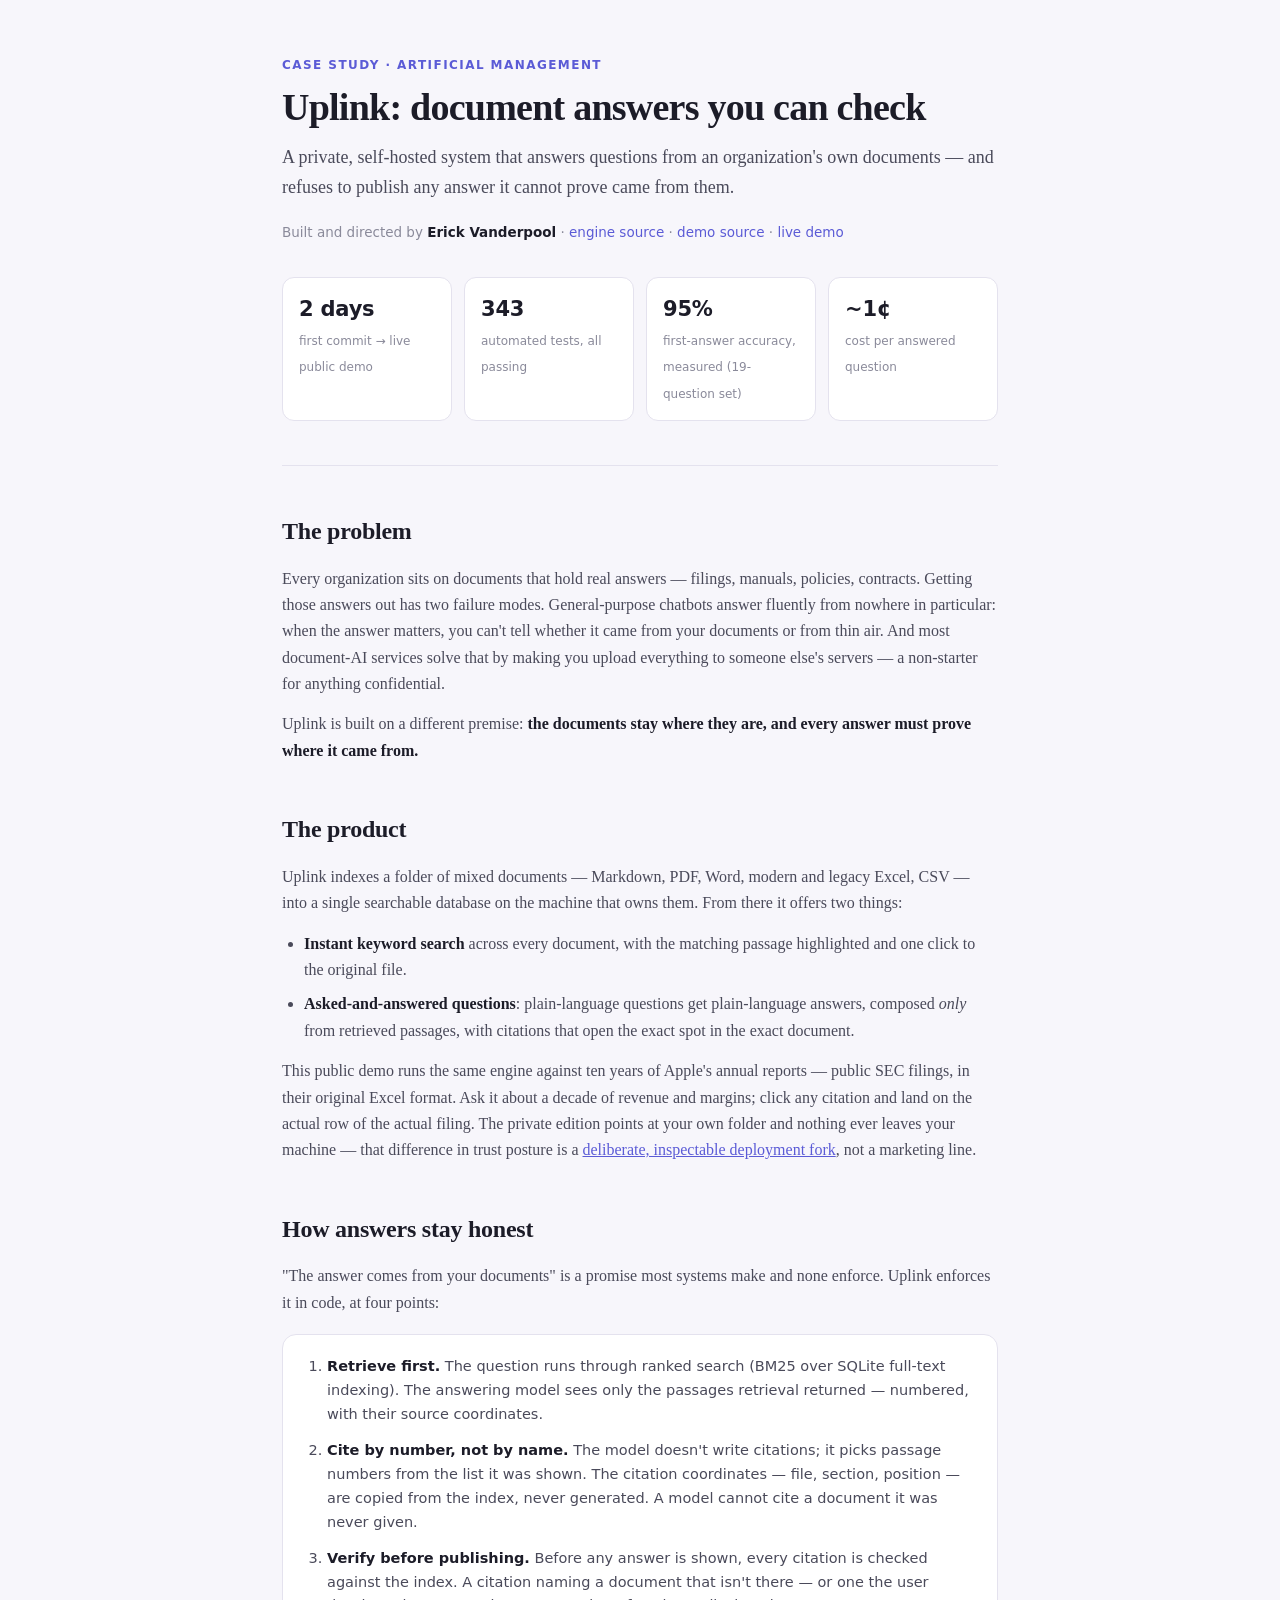
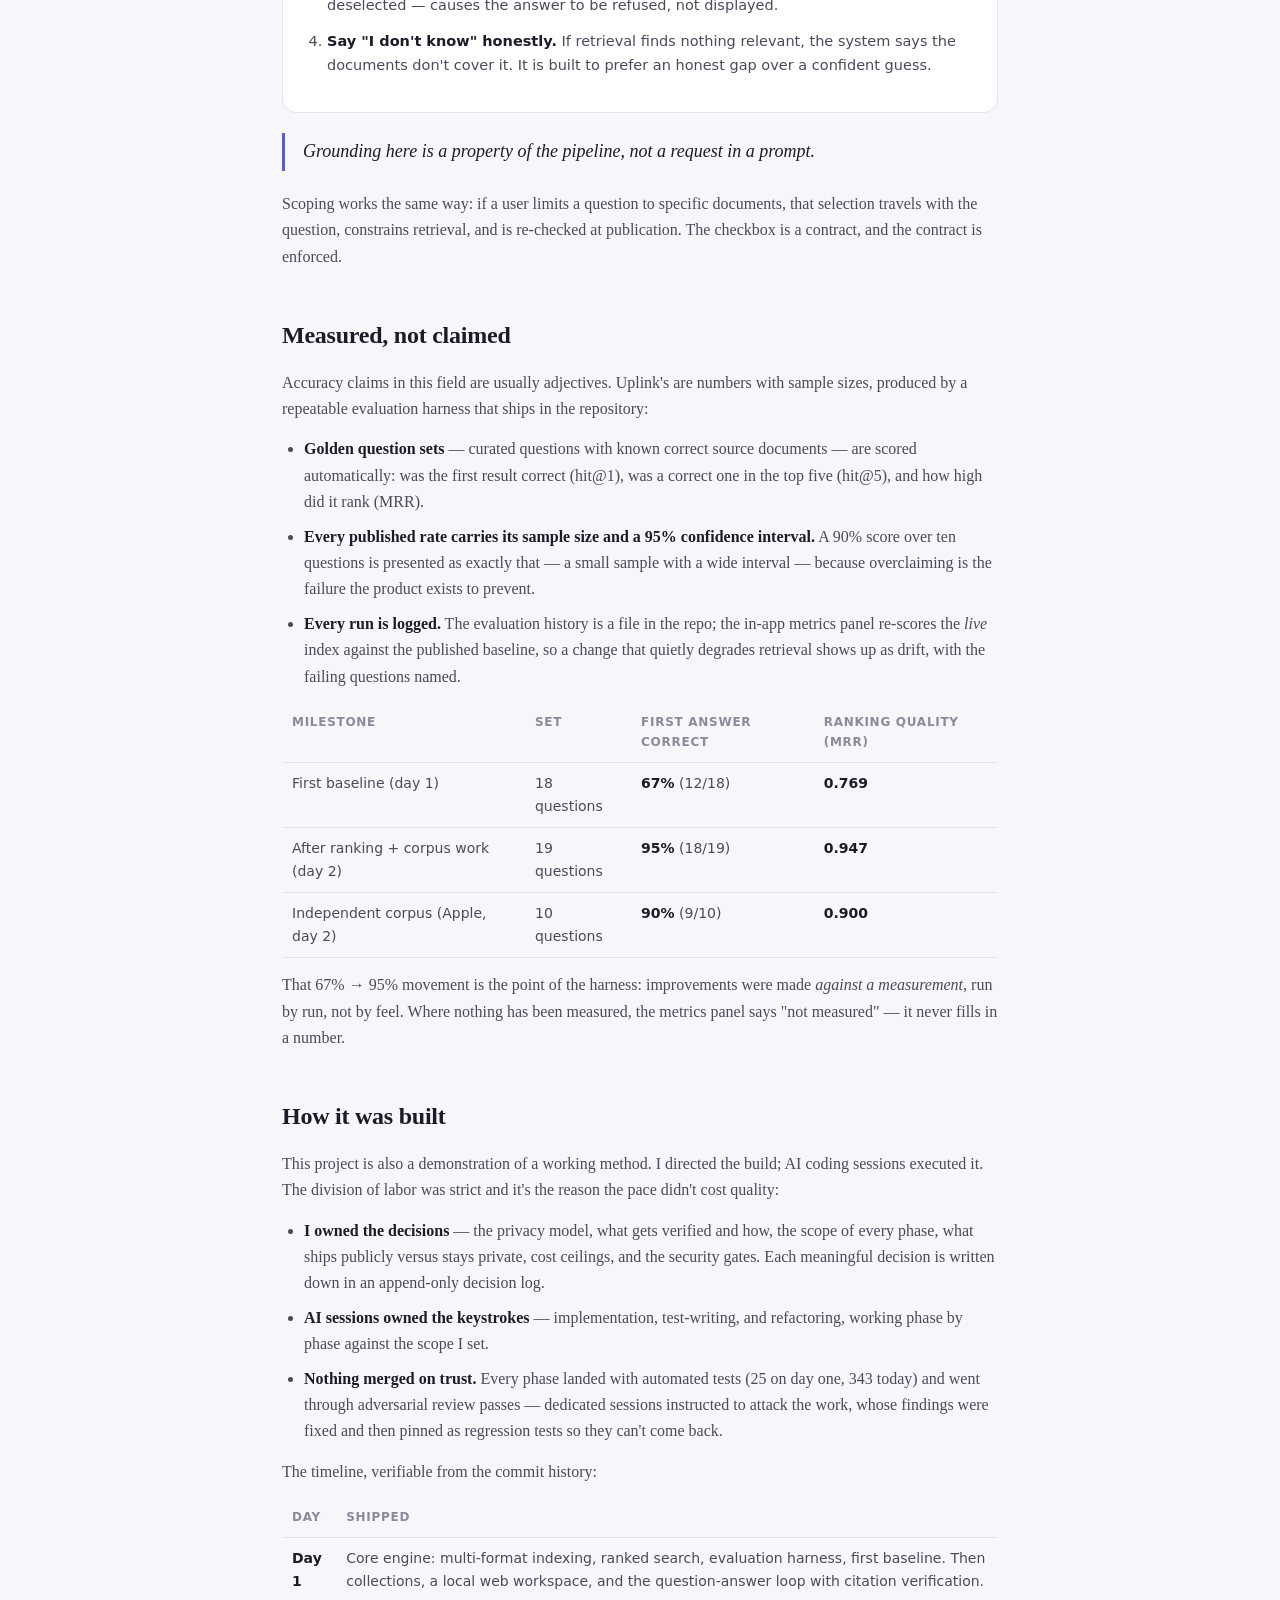
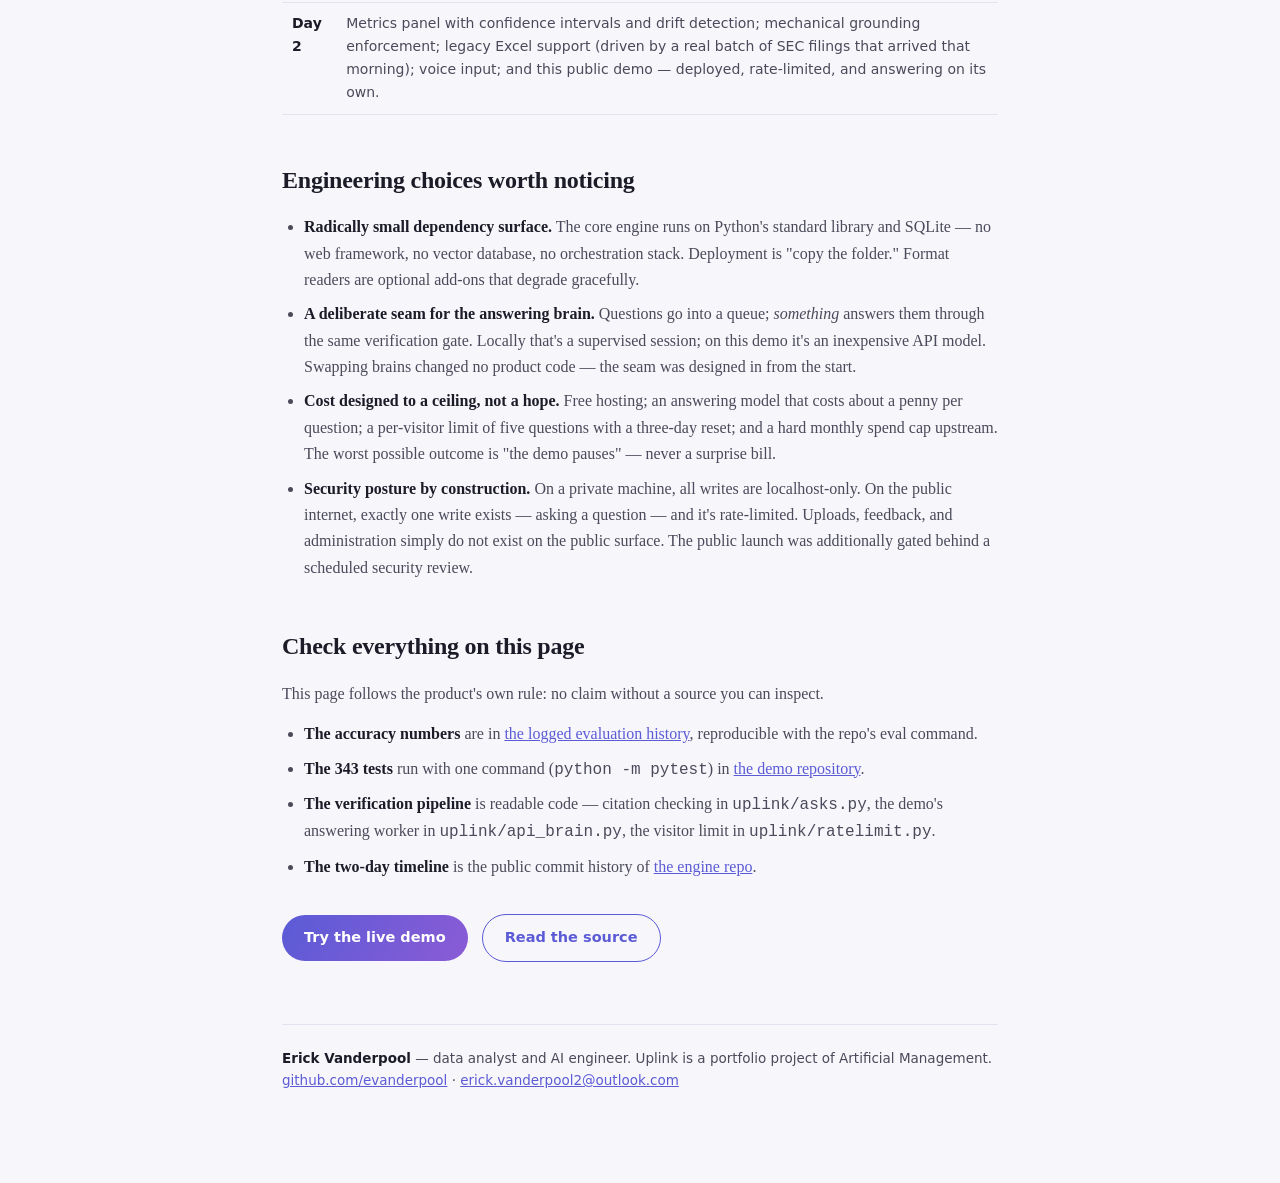
==== uplink/static/case-study.html @ be8786a5 "Readable answers + a recruiter-facing case study page Answers now open with one direct sentence and " ====
<!doctype html>
<html lang="en">
<head>
<meta charset="utf-8">
<meta name="viewport" content="width=device-width, initial-scale=1">
<meta name="color-scheme" content="light dark">
<title>Uplink — Case Study · Erick Vanderpool</title>
<style>
  :root {
    --brand-1: #5b5bd6; --brand-2: #8b5bd6; --good: #1a9c6b;
    --ink: #1c1c28; --ink-2: #4a4a5a; --muted: #8a8a9a;
    --bg: #f7f6fb; --surface: #ffffff; --line: #e4e2ee;
  }
  @media (prefers-color-scheme: dark) {
    :root { --ink: #ececf4; --ink-2: #b8b8c8; --muted: #77778a;
            --bg: #14141c; --surface: #1d1d28; --line: #2c2c3a; }
  }
  * { margin: 0; padding: 0; box-sizing: border-box; }
  body { background: var(--bg); color: var(--ink);
         font: 16px/1.65 Georgia, 'Times New Roman', serif; }
  .wrap { max-width: 760px; margin: 0 auto; padding: 0 22px 80px; }
  header.hero { padding: 56px 0 36px; border-bottom: 1px solid var(--line); }
  .kicker { font-family: system-ui, sans-serif; font-size: 12px; font-weight: 700;
            letter-spacing: .12em; text-transform: uppercase; color: var(--brand-1); }
  h1 { font-size: 38px; line-height: 1.15; letter-spacing: -0.02em; margin: 10px 0 14px; }
  .sub { font-size: 18px; color: var(--ink-2); }
  .byline { font-family: system-ui, sans-serif; font-size: 13.5px; color: var(--muted);
            margin-top: 18px; }
  .byline a { color: var(--brand-1); text-decoration: none; }
  .facts { display: grid; grid-template-columns: repeat(auto-fit, minmax(160px, 1fr));
           gap: 12px; margin: 34px 0 8px; font-family: system-ui, sans-serif; }
  .fact { background: var(--surface); border: 1px solid var(--line);
          border-radius: 12px; padding: 14px 16px; }
  .fact b { display: block; font-size: 21px; letter-spacing: -0.01em; }
  .fact span { font-size: 12px; color: var(--muted); }
  h2 { font-size: 24px; letter-spacing: -0.01em; margin: 46px 0 14px; }
  h3 { font-family: system-ui, sans-serif; font-size: 14px; text-transform: uppercase;
       letter-spacing: .08em; color: var(--brand-1); margin: 26px 0 8px; }
  p { margin: 0 0 14px; color: var(--ink-2); }
  p strong, li strong { color: var(--ink); }
  ul, ol { margin: 0 0 14px 22px; color: var(--ink-2); }
  li { margin-bottom: 8px; }
  .card { background: var(--surface); border: 1px solid var(--line);
          border-radius: 14px; padding: 20px 22px; margin: 18px 0; }
  .flow { font-family: system-ui, sans-serif; font-size: 14.5px; }
  .flow li { margin-bottom: 12px; }
  table { width: 100%; border-collapse: collapse; margin: 14px 0;
          font-family: system-ui, sans-serif; font-size: 14px; }
  th, td { text-align: left; padding: 9px 10px; border-bottom: 1px solid var(--line);
           color: var(--ink-2); vertical-align: top; }
  th { color: var(--muted); font-size: 12px; text-transform: uppercase;
       letter-spacing: .06em; }
  td b { color: var(--ink); }
  .pull { border-left: 3px solid var(--brand-1); padding: 4px 0 4px 18px;
          margin: 20px 0; font-size: 18px; color: var(--ink); font-style: italic; }
  a { color: var(--brand-1); }
  .cta { display: inline-block; font-family: system-ui, sans-serif; font-weight: 600;
         font-size: 14.5px; text-decoration: none; color: #fff !important;
         background: linear-gradient(120deg, var(--brand-1), var(--brand-2));
         border-radius: 999px; padding: 11px 22px; margin: 6px 10px 6px 0; }
  .cta.ghost { background: none; border: 1.5px solid var(--brand-1);
               color: var(--brand-1) !important; }
  .foot { margin-top: 56px; padding-top: 22px; border-top: 1px solid var(--line);
          font-family: system-ui, sans-serif; font-size: 13.5px; color: var(--muted); }
</style>
</head>
<body>
<div class="wrap">

<header class="hero">
  <div class="kicker">Case study · Artificial Management</div>
  <h1>Uplink: document answers you can check</h1>
  <p class="sub">A private, self-hosted system that answers questions from an
  organization's own documents — and refuses to publish any answer it cannot
  prove came from them.</p>
  <p class="byline">Built and directed by <strong>Erick Vanderpool</strong> ·
    <a href="https://github.com/evanderpool/uplink">engine source</a> ·
    <a href="https://github.com/evanderpool/uplink-demo">demo source</a> ·
    <a href="/">live demo</a></p>
  <div class="facts">
    <div class="fact"><b>2 days</b><span>first commit → live public demo</span></div>
    <div class="fact"><b>343</b><span>automated tests, all passing</span></div>
    <div class="fact"><b>95%</b><span>first-answer accuracy, measured (19-question set)</span></div>
    <div class="fact"><b>~1¢</b><span>cost per answered question</span></div>
  </div>
</header>

<h2>The problem</h2>
<p>Every organization sits on documents that hold real answers — filings,
manuals, policies, contracts. Getting those answers out has two failure modes.
General-purpose chatbots answer fluently from nowhere in particular: when the
answer matters, you can't tell whether it came from your documents or from
thin air. And most document-AI services solve that by making you upload
everything to someone else's servers — a non-starter for anything
confidential.</p>
<p>Uplink is built on a different premise: <strong>the documents stay where
they are, and every answer must prove where it came from.</strong></p>

<h2>The product</h2>
<p>Uplink indexes a folder of mixed documents — Markdown, PDF, Word, modern
and legacy Excel, CSV — into a single searchable database on the machine that
owns them. From there it offers two things:</p>
<ul>
  <li><strong>Instant keyword search</strong> across every document, with the
  matching passage highlighted and one click to the original file.</li>
  <li><strong>Asked-and-answered questions</strong>: plain-language questions
  get plain-language answers, composed <em>only</em> from retrieved passages,
  with citations that open the exact spot in the exact document.</li>
</ul>
<p>This public demo runs the same engine against ten years of Apple's annual
reports — public SEC filings, in their original Excel format. Ask it about a
decade of revenue and margins; click any citation and land on the actual row
of the actual filing. The private edition points at your own folder and
nothing ever leaves your machine — that difference in trust posture is a
<a href="https://github.com/evanderpool/uplink-demo">deliberate, inspectable
deployment fork</a>, not a marketing line.</p>

<h2>How answers stay honest</h2>
<p>"The answer comes from your documents" is a promise most systems make and
none enforce. Uplink enforces it in code, at four points:</p>
<div class="card"><ol class="flow">
  <li><strong>Retrieve first.</strong> The question runs through ranked search
  (BM25 over SQLite full-text indexing). The answering model sees only the
  passages retrieval returned — numbered, with their source coordinates.</li>
  <li><strong>Cite by number, not by name.</strong> The model doesn't write
  citations; it picks passage numbers from the list it was shown. The
  citation coordinates — file, section, position — are copied from the index,
  never generated. A model cannot cite a document it was never given.</li>
  <li><strong>Verify before publishing.</strong> Before any answer is shown,
  every citation is checked against the index. A citation naming a document
  that isn't there — or one the user deselected — causes the answer to be
  refused, not displayed.</li>
  <li><strong>Say "I don't know" honestly.</strong> If retrieval finds
  nothing relevant, the system says the documents don't cover it. It is
  built to prefer an honest gap over a confident guess.</li>
</ol></div>
<p class="pull">Grounding here is a property of the pipeline, not a request
in a prompt.</p>
<p>Scoping works the same way: if a user limits a question to specific
documents, that selection travels with the question, constrains retrieval,
and is re-checked at publication. The checkbox is a contract, and the
contract is enforced.</p>

<h2>Measured, not claimed</h2>
<p>Accuracy claims in this field are usually adjectives. Uplink's are
numbers with sample sizes, produced by a repeatable evaluation harness that
ships in the repository:</p>
<ul>
  <li><strong>Golden question sets</strong> — curated questions with known
  correct source documents — are scored automatically: was the first result
  correct (hit@1), was a correct one in the top five (hit@5), and how high
  did it rank (MRR).</li>
  <li><strong>Every published rate carries its sample size and a 95%
  confidence interval.</strong> A 90% score over ten questions is presented
  as exactly that — a small sample with a wide interval — because overclaiming
  is the failure the product exists to prevent.</li>
  <li><strong>Every run is logged.</strong> The evaluation history is a file
  in the repo; the in-app metrics panel re-scores the <em>live</em> index
  against the published baseline, so a change that quietly degrades retrieval
  shows up as drift, with the failing questions named.</li>
</ul>
<table>
  <tr><th>Milestone</th><th>Set</th><th>First answer correct</th><th>Ranking quality (MRR)</th></tr>
  <tr><td>First baseline (day 1)</td><td>18 questions</td><td><b>67%</b> (12/18)</td><td><b>0.769</b></td></tr>
  <tr><td>After ranking + corpus work (day 2)</td><td>19 questions</td><td><b>95%</b> (18/19)</td><td><b>0.947</b></td></tr>
  <tr><td>Independent corpus (Apple, day 2)</td><td>10 questions</td><td><b>90%</b> (9/10)</td><td><b>0.900</b></td></tr>
</table>
<p>That 67% → 95% movement is the point of the harness: improvements were
made <em>against a measurement</em>, run by run, not by feel. Where nothing
has been measured, the metrics panel says "not measured" — it never fills in
a number.</p>

<h2>How it was built</h2>
<p>This project is also a demonstration of a working method. I directed the
build; AI coding sessions executed it. The division of labor was strict and
it's the reason the pace didn't cost quality:</p>
<ul>
  <li><strong>I owned the decisions</strong> — the privacy model, what gets
  verified and how, the scope of every phase, what ships publicly versus
  stays private, cost ceilings, and the security gates. Each meaningful
  decision is written down in an append-only decision log.</li>
  <li><strong>AI sessions owned the keystrokes</strong> — implementation,
  test-writing, and refactoring, working phase by phase against the scope I
  set.</li>
  <li><strong>Nothing merged on trust.</strong> Every phase landed with
  automated tests (25 on day one, 343 today) and went through adversarial
  review passes — dedicated sessions instructed to attack the work, whose
  findings were fixed and then pinned as regression tests so they can't
  come back.</li>
</ul>
<p>The timeline, verifiable from the commit history:</p>
<table>
  <tr><th>Day</th><th>Shipped</th></tr>
  <tr><td><b>Day 1</b></td><td>Core engine: multi-format indexing, ranked search,
  evaluation harness, first baseline. Then collections, a local web
  workspace, and the question-answer loop with citation verification.</td></tr>
  <tr><td><b>Day 2</b></td><td>Metrics panel with confidence intervals and drift
  detection; mechanical grounding enforcement; legacy Excel support (driven
  by a real batch of SEC filings that arrived that morning); voice input;
  and this public demo — deployed, rate-limited, and answering on its
  own.</td></tr>
</table>

<h2>Engineering choices worth noticing</h2>
<ul>
  <li><strong>Radically small dependency surface.</strong> The core engine
  runs on Python's standard library and SQLite — no web framework, no vector
  database, no orchestration stack. Deployment is "copy the folder." Format
  readers are optional add-ons that degrade gracefully.</li>
  <li><strong>A deliberate seam for the answering brain.</strong> Questions
  go into a queue; <em>something</em> answers them through the same
  verification gate. Locally that's a supervised session; on this demo it's
  an inexpensive API model. Swapping brains changed no product code — the
  seam was designed in from the start.</li>
  <li><strong>Cost designed to a ceiling, not a hope.</strong> Free hosting;
  an answering model that costs about a penny per question; a per-visitor
  limit of five questions with a three-day reset; and a hard monthly spend
  cap upstream. The worst possible outcome is "the demo pauses" — never a
  surprise bill.</li>
  <li><strong>Security posture by construction.</strong> On a private
  machine, all writes are localhost-only. On the public internet, exactly
  one write exists — asking a question — and it's rate-limited. Uploads,
  feedback, and administration simply do not exist on the public surface.
  The public launch was additionally gated behind a scheduled security
  review.</li>
</ul>

<h2>Check everything on this page</h2>
<p>This page follows the product's own rule: no claim without a source you
can inspect.</p>
<ul>
  <li><strong>The accuracy numbers</strong> are in
  <a href="https://github.com/evanderpool/uplink-demo/blob/main/fixtures/eval-history.jsonl">the
  logged evaluation history</a>, reproducible with the repo's eval command.</li>
  <li><strong>The 343 tests</strong> run with one command
  (<code>python -m pytest</code>) in
  <a href="https://github.com/evanderpool/uplink-demo">the demo repository</a>.</li>
  <li><strong>The verification pipeline</strong> is readable code —
  citation checking in <code>uplink/asks.py</code>, the demo's answering
  worker in <code>uplink/api_brain.py</code>, the visitor limit in
  <code>uplink/ratelimit.py</code>.</li>
  <li><strong>The two-day timeline</strong> is the public commit history of
  <a href="https://github.com/evanderpool/uplink">the engine repo</a>.</li>
</ul>

<p style="margin-top:28px">
  <a class="cta" href="/">Try the live demo</a>
  <a class="cta ghost" href="https://github.com/evanderpool/uplink">Read the source</a>
</p>

<div class="foot">
  <p><strong>Erick Vanderpool</strong> — data analyst and AI engineer.
  Uplink is a portfolio project of Artificial Management.<br>
  <a href="https://github.com/evanderpool">github.com/evanderpool</a> ·
  <a href="mailto:erick.vanderpool2@outlook.com">erick.vanderpool2@outlook.com</a></p>
</div>

</div>
</body>
</html>
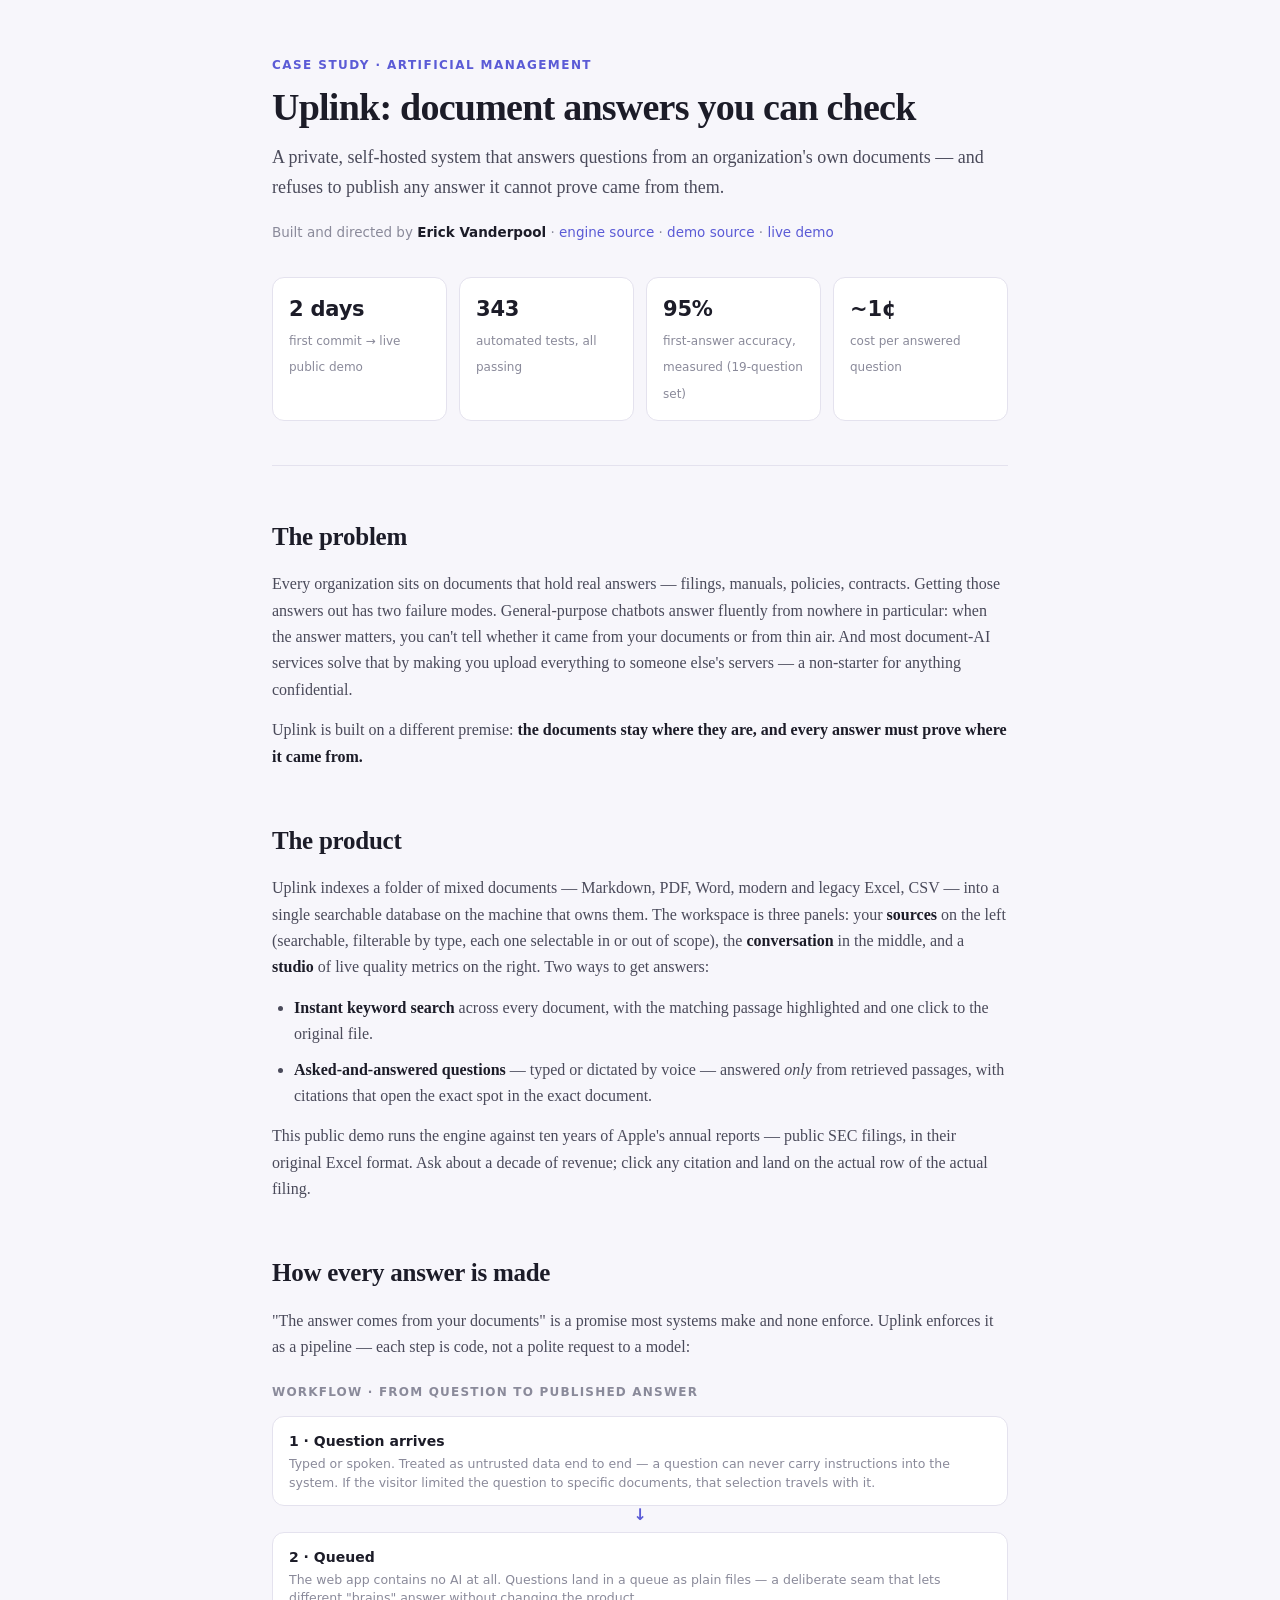
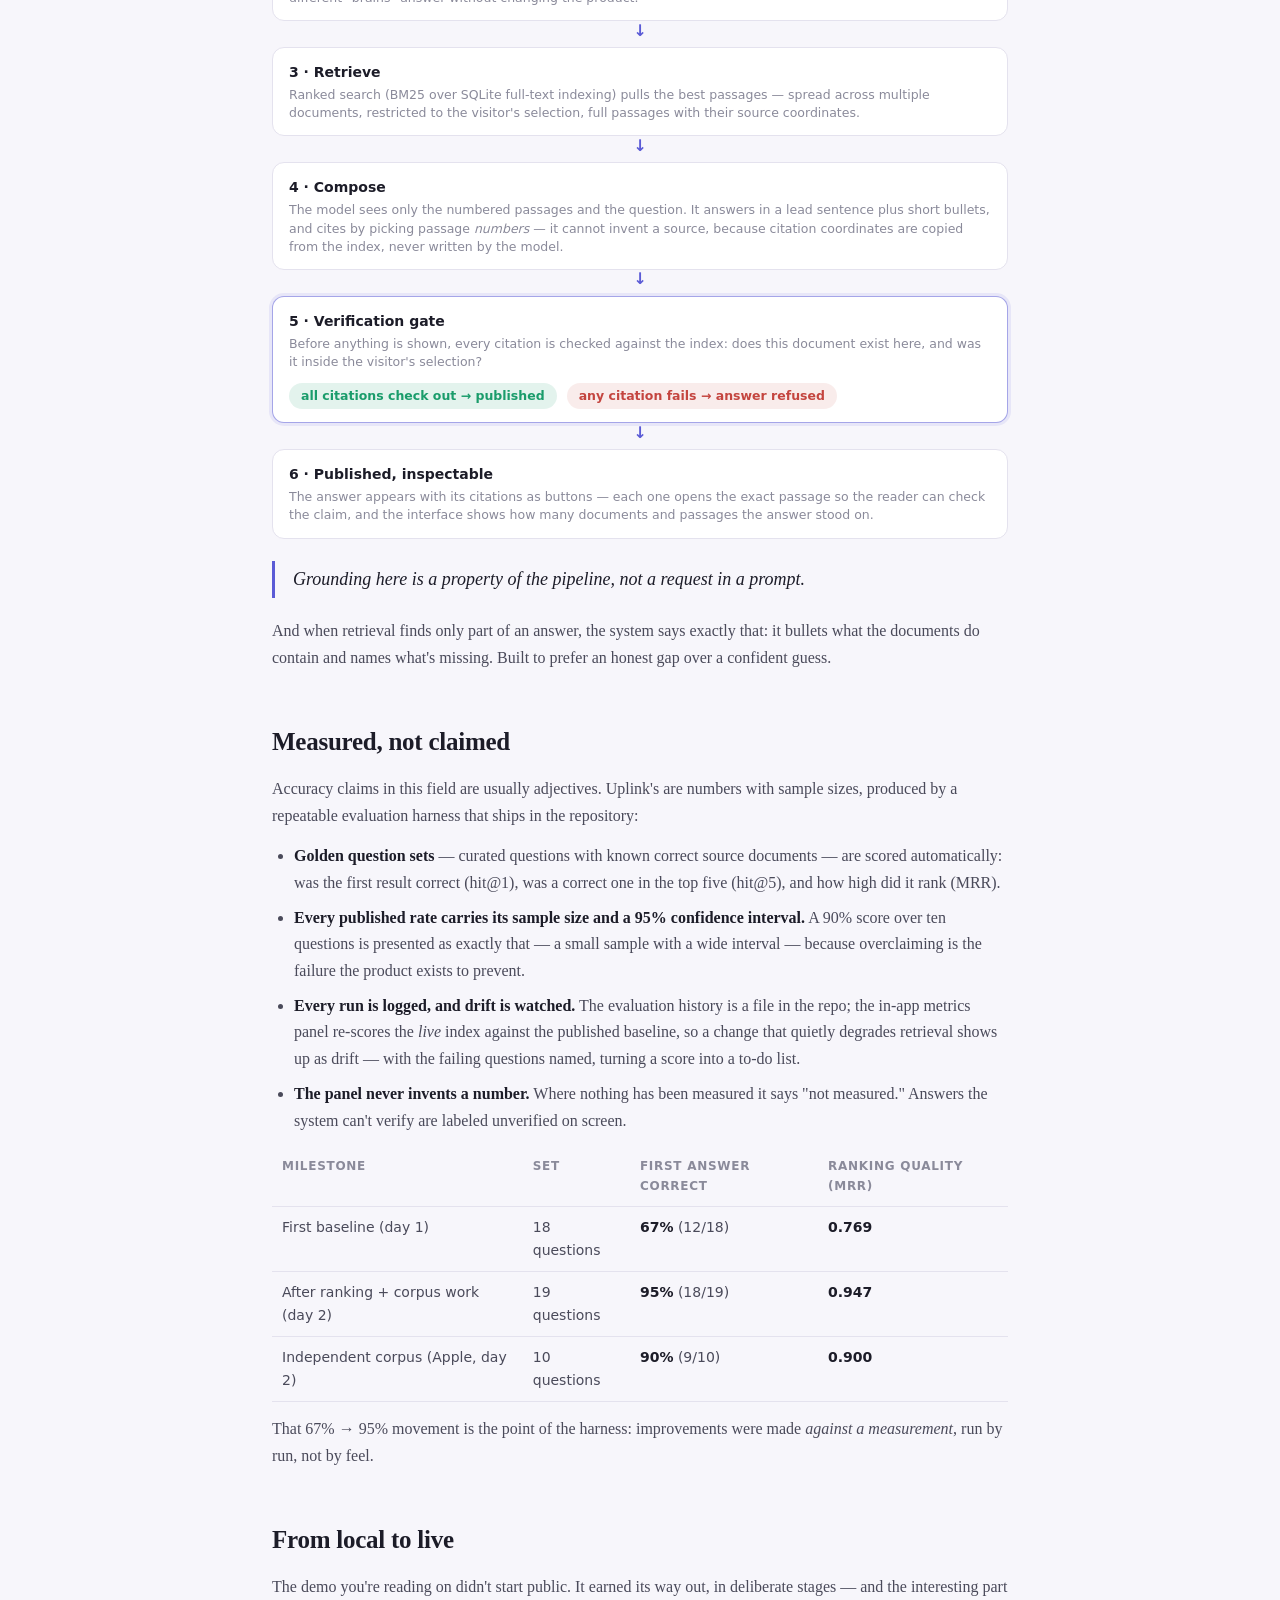
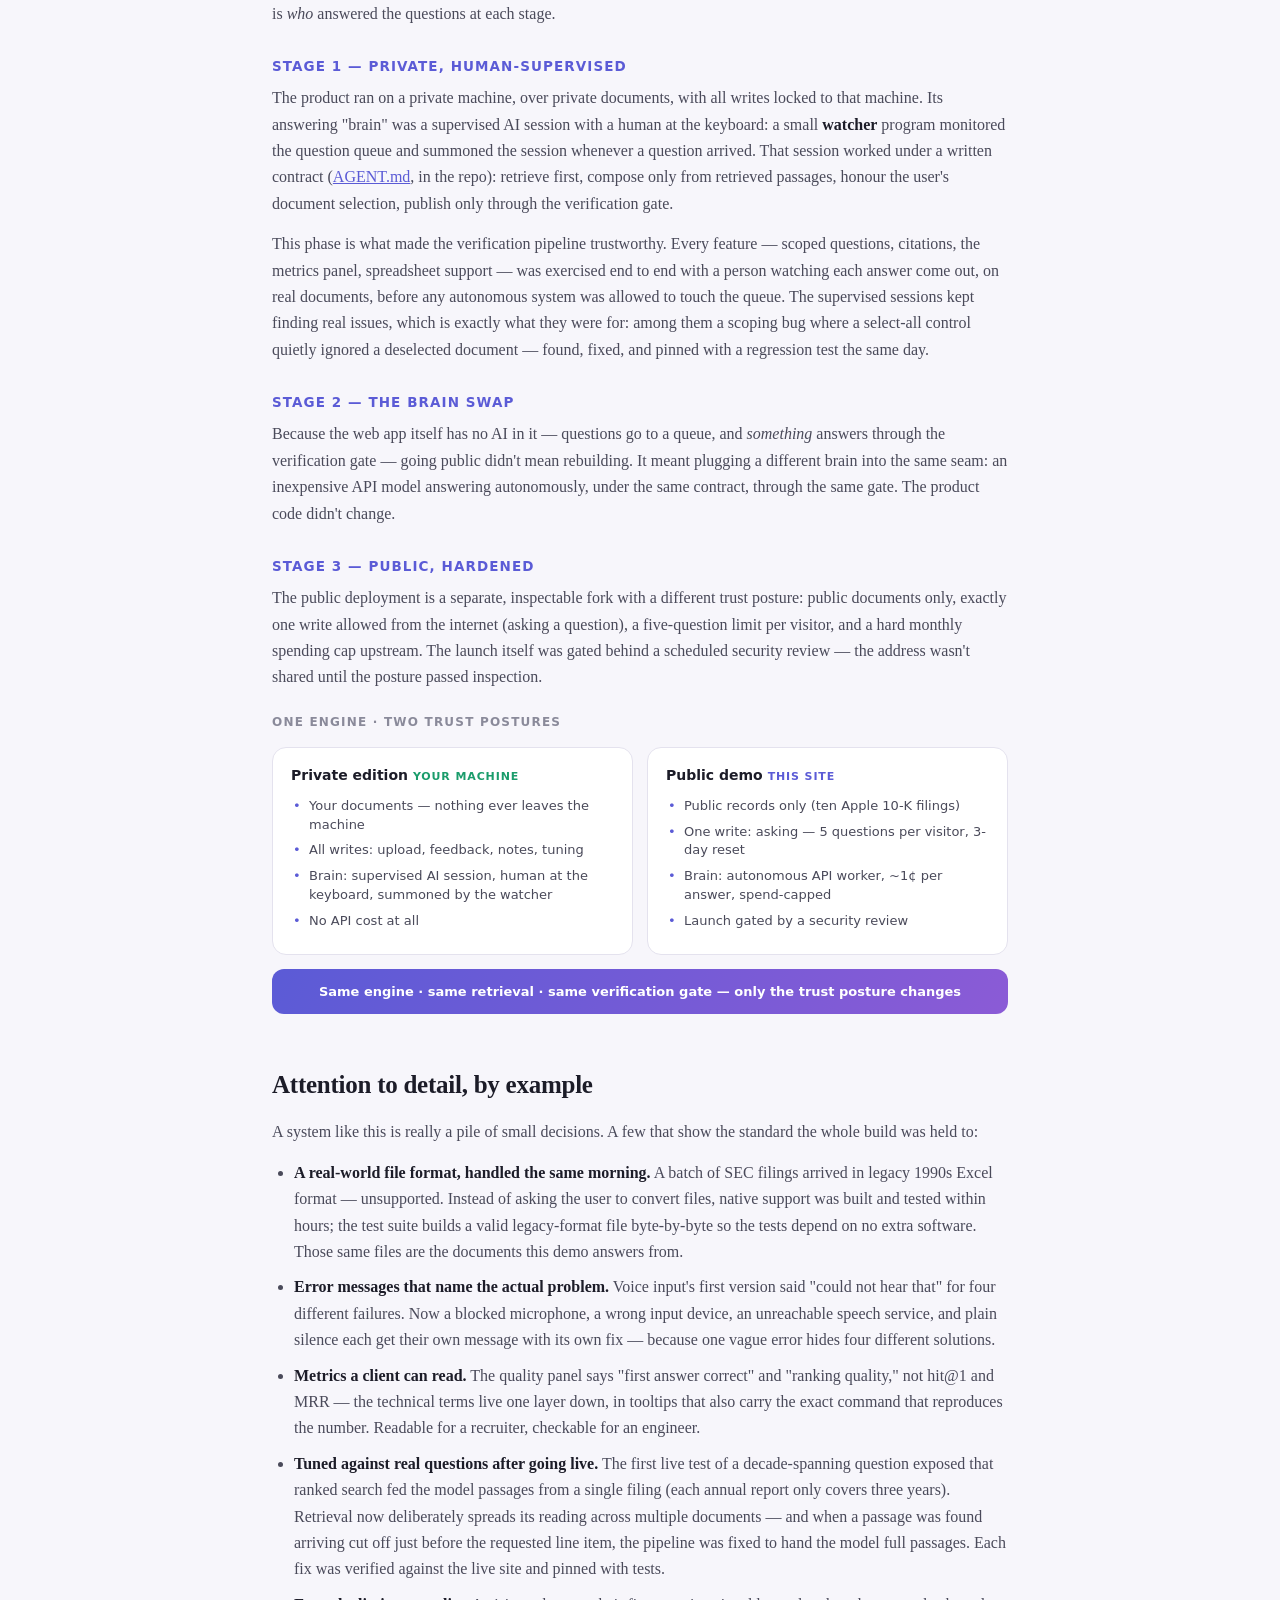
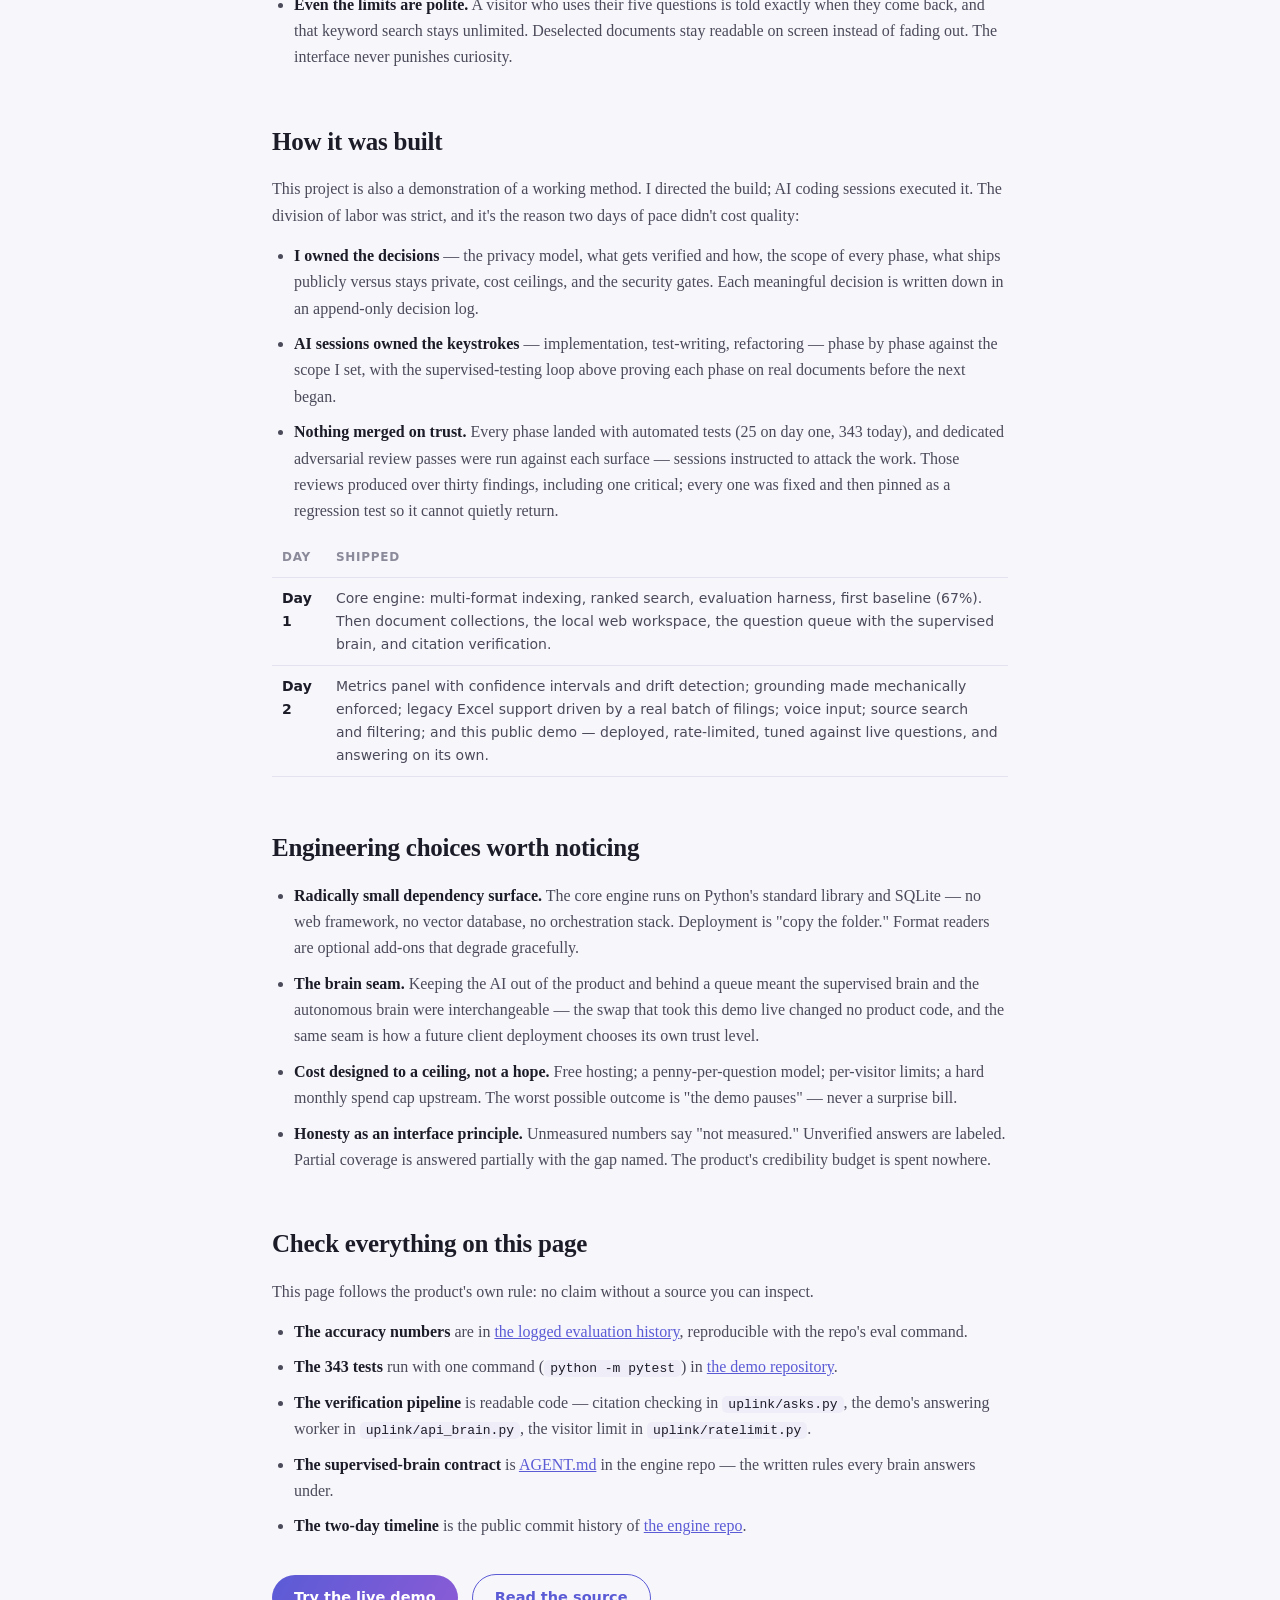
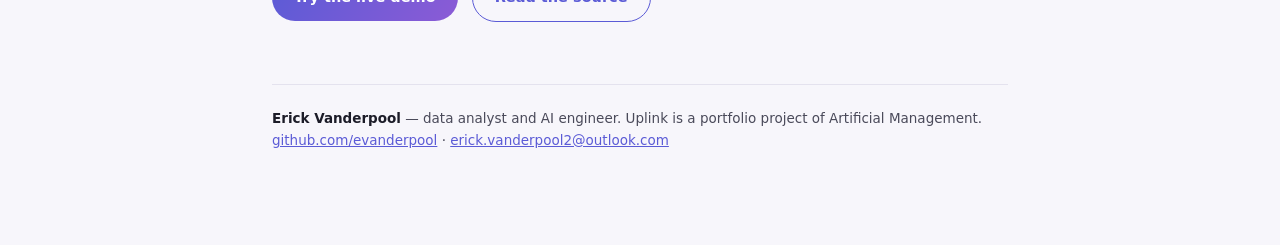
==== commit e3c07b62: "Case study v2: the whole story, with workflow diagrams Rebuilt as the full narrative Erick wanted a " ====
--- a/uplink/static/case-study.html
+++ b/uplink/static/case-study.html
@@ -7,18 +7,19 @@
 <title>Uplink — Case Study · Erick Vanderpool</title>
 <style>
   :root {
-    --brand-1: #5b5bd6; --brand-2: #8b5bd6; --good: #1a9c6b;
+    --brand-1: #5b5bd6; --brand-2: #8b5bd6; --good: #1a9c6b; --bad: #c4453f;
     --ink: #1c1c28; --ink-2: #4a4a5a; --muted: #8a8a9a;
     --bg: #f7f6fb; --surface: #ffffff; --line: #e4e2ee;
+    --soft: #efedf8;
   }
   @media (prefers-color-scheme: dark) {
     :root { --ink: #ececf4; --ink-2: #b8b8c8; --muted: #77778a;
-            --bg: #14141c; --surface: #1d1d28; --line: #2c2c3a; }
+            --bg: #14141c; --surface: #1d1d28; --line: #2c2c3a; --soft: #232331; }
   }
   * { margin: 0; padding: 0; box-sizing: border-box; }
   body { background: var(--bg); color: var(--ink);
          font: 16px/1.65 Georgia, 'Times New Roman', serif; }
-  .wrap { max-width: 760px; margin: 0 auto; padding: 0 22px 80px; }
+  .wrap { max-width: 780px; margin: 0 auto; padding: 0 22px 80px; }
   header.hero { padding: 56px 0 36px; border-bottom: 1px solid var(--line); }
   .kicker { font-family: system-ui, sans-serif; font-size: 12px; font-weight: 700;
             letter-spacing: .12em; text-transform: uppercase; color: var(--brand-1); }
@@ -33,17 +34,15 @@
           border-radius: 12px; padding: 14px 16px; }
   .fact b { display: block; font-size: 21px; letter-spacing: -0.01em; }
   .fact span { font-size: 12px; color: var(--muted); }
-  h2 { font-size: 24px; letter-spacing: -0.01em; margin: 46px 0 14px; }
-  h3 { font-family: system-ui, sans-serif; font-size: 14px; text-transform: uppercase;
-       letter-spacing: .08em; color: var(--brand-1); margin: 26px 0 8px; }
+  h2 { font-size: 25px; letter-spacing: -0.01em; margin: 50px 0 14px; }
+  h3 { font-family: system-ui, sans-serif; font-size: 13.5px; text-transform: uppercase;
+       letter-spacing: .08em; color: var(--brand-1); margin: 28px 0 8px; }
   p { margin: 0 0 14px; color: var(--ink-2); }
   p strong, li strong { color: var(--ink); }
   ul, ol { margin: 0 0 14px 22px; color: var(--ink-2); }
-  li { margin-bottom: 8px; }
+  li { margin-bottom: 9px; }
   .card { background: var(--surface); border: 1px solid var(--line);
           border-radius: 14px; padding: 20px 22px; margin: 18px 0; }
-  .flow { font-family: system-ui, sans-serif; font-size: 14.5px; }
-  .flow li { margin-bottom: 12px; }
   table { width: 100%; border-collapse: collapse; margin: 14px 0;
           font-family: system-ui, sans-serif; font-size: 14px; }
   th, td { text-align: left; padding: 9px 10px; border-bottom: 1px solid var(--line);
@@ -54,6 +53,8 @@
   .pull { border-left: 3px solid var(--brand-1); padding: 4px 0 4px 18px;
           margin: 20px 0; font-size: 18px; color: var(--ink); font-style: italic; }
   a { color: var(--brand-1); }
+  code { font: 13px/1.5 ui-monospace, Consolas, monospace; background: var(--soft);
+         border-radius: 5px; padding: 1px 6px; color: var(--ink); }
   .cta { display: inline-block; font-family: system-ui, sans-serif; font-weight: 600;
          font-size: 14.5px; text-decoration: none; color: #fff !important;
          background: linear-gradient(120deg, var(--brand-1), var(--brand-2));
@@ -62,6 +63,41 @@
                color: var(--brand-1) !important; }
   .foot { margin-top: 56px; padding-top: 22px; border-top: 1px solid var(--line);
           font-family: system-ui, sans-serif; font-size: 13.5px; color: var(--muted); }
+
+  /* ------- workflow diagrams (pure HTML/CSS: responsive, theme-aware) ------- */
+  .diagram { font-family: system-ui, sans-serif; margin: 22px 0; }
+  .dtitle { font-size: 12px; font-weight: 700; letter-spacing: .1em;
+            text-transform: uppercase; color: var(--muted); margin-bottom: 14px; }
+  .dstep { background: var(--surface); border: 1px solid var(--line);
+           border-radius: 12px; padding: 13px 16px; position: relative; }
+  .dstep b { display: block; font-size: 14px; color: var(--ink); }
+  .dstep span { font-size: 12.5px; color: var(--muted); line-height: 1.45;
+                display: block; margin-top: 2px; }
+  .flowv { display: flex; flex-direction: column; gap: 26px; }
+  .flowv .dstep:not(:last-child)::after {
+    content: "↓"; position: absolute; left: 50%; bottom: -24px;
+    transform: translateX(-50%); color: var(--brand-1); font-size: 16px;
+    font-weight: 700; }
+  .dstep.gate { border-color: color-mix(in srgb, var(--brand-1) 55%, transparent);
+                box-shadow: 0 0 0 3px color-mix(in srgb, var(--brand-1) 10%, transparent); }
+  .dstep .fork { display: flex; gap: 10px; margin-top: 10px; flex-wrap: wrap; }
+  .chip { font-size: 12px; font-weight: 650; border-radius: 999px; padding: 4px 12px; }
+  .chip.ok { color: var(--good); background: color-mix(in srgb, var(--good) 12%, transparent); }
+  .chip.no { color: var(--bad); background: color-mix(in srgb, var(--bad) 10%, transparent); }
+  .twocol { display: grid; grid-template-columns: 1fr 1fr; gap: 14px; }
+  @media (max-width: 620px) { .twocol { grid-template-columns: 1fr; } }
+  .col { background: var(--surface); border: 1px solid var(--line);
+         border-radius: 14px; padding: 16px 18px; }
+  .col h4 { font-size: 14px; margin-bottom: 4px; }
+  .col .tag { font-size: 11px; font-weight: 700; letter-spacing: .08em;
+              text-transform: uppercase; }
+  .col ul { margin: 10px 0 0 0; list-style: none; }
+  .col li { font-size: 13px; color: var(--ink-2); padding-left: 18px;
+            position: relative; margin-bottom: 7px; line-height: 1.45; }
+  .col li::before { content: "•"; position: absolute; left: 2px; color: var(--brand-1); }
+  .sharedbar { margin-top: 14px; text-align: center; font-size: 13px; font-weight: 650;
+               color: #fff; border-radius: 12px; padding: 12px 16px;
+               background: linear-gradient(120deg, var(--brand-1), var(--brand-2)); }
 </style>
 </head>
 <body>
@@ -99,47 +135,68 @@
 <h2>The product</h2>
 <p>Uplink indexes a folder of mixed documents — Markdown, PDF, Word, modern
 and legacy Excel, CSV — into a single searchable database on the machine that
-owns them. From there it offers two things:</p>
+owns them. The workspace is three panels: your <strong>sources</strong> on
+the left (searchable, filterable by type, each one selectable in or out of
+scope), the <strong>conversation</strong> in the middle, and a
+<strong>studio</strong> of live quality metrics on the right. Two ways to get
+answers:</p>
 <ul>
   <li><strong>Instant keyword search</strong> across every document, with the
   matching passage highlighted and one click to the original file.</li>
-  <li><strong>Asked-and-answered questions</strong>: plain-language questions
-  get plain-language answers, composed <em>only</em> from retrieved passages,
-  with citations that open the exact spot in the exact document.</li>
-</ul>
-<p>This public demo runs the same engine against ten years of Apple's annual
-reports — public SEC filings, in their original Excel format. Ask it about a
-decade of revenue and margins; click any citation and land on the actual row
-of the actual filing. The private edition points at your own folder and
-nothing ever leaves your machine — that difference in trust posture is a
-<a href="https://github.com/evanderpool/uplink-demo">deliberate, inspectable
-deployment fork</a>, not a marketing line.</p>
-
-<h2>How answers stay honest</h2>
+  <li><strong>Asked-and-answered questions</strong> — typed or dictated by
+  voice — answered <em>only</em> from retrieved passages, with citations that
+  open the exact spot in the exact document.</li>
+</ul>
+<p>This public demo runs the engine against ten years of Apple's annual
+reports — public SEC filings, in their original Excel format. Ask about a
+decade of revenue; click any citation and land on the actual row of the
+actual filing.</p>
+
+<h2>How every answer is made</h2>
 <p>"The answer comes from your documents" is a promise most systems make and
-none enforce. Uplink enforces it in code, at four points:</p>
-<div class="card"><ol class="flow">
-  <li><strong>Retrieve first.</strong> The question runs through ranked search
-  (BM25 over SQLite full-text indexing). The answering model sees only the
-  passages retrieval returned — numbered, with their source coordinates.</li>
-  <li><strong>Cite by number, not by name.</strong> The model doesn't write
-  citations; it picks passage numbers from the list it was shown. The
-  citation coordinates — file, section, position — are copied from the index,
-  never generated. A model cannot cite a document it was never given.</li>
-  <li><strong>Verify before publishing.</strong> Before any answer is shown,
-  every citation is checked against the index. A citation naming a document
-  that isn't there — or one the user deselected — causes the answer to be
-  refused, not displayed.</li>
-  <li><strong>Say "I don't know" honestly.</strong> If retrieval finds
-  nothing relevant, the system says the documents don't cover it. It is
-  built to prefer an honest gap over a confident guess.</li>
-</ol></div>
+none enforce. Uplink enforces it as a pipeline — each step is code, not a
+polite request to a model:</p>
+
+<div class="diagram">
+  <div class="dtitle">Workflow · from question to published answer</div>
+  <div class="flowv">
+    <div class="dstep"><b>1 · Question arrives</b>
+      <span>Typed or spoken. Treated as untrusted data end to end — a question
+      can never carry instructions into the system. If the visitor limited the
+      question to specific documents, that selection travels with it.</span></div>
+    <div class="dstep"><b>2 · Queued</b>
+      <span>The web app contains no AI at all. Questions land in a queue as
+      plain files — a deliberate seam that lets different "brains" answer
+      without changing the product.</span></div>
+    <div class="dstep"><b>3 · Retrieve</b>
+      <span>Ranked search (BM25 over SQLite full-text indexing) pulls the best
+      passages — spread across multiple documents, restricted to the visitor's
+      selection, full passages with their source coordinates.</span></div>
+    <div class="dstep"><b>4 · Compose</b>
+      <span>The model sees only the numbered passages and the question. It
+      answers in a lead sentence plus short bullets, and cites by picking
+      passage <em>numbers</em> — it cannot invent a source, because citation
+      coordinates are copied from the index, never written by the model.</span></div>
+    <div class="dstep gate"><b>5 · Verification gate</b>
+      <span>Before anything is shown, every citation is checked against the
+      index: does this document exist here, and was it inside the visitor's
+      selection?</span>
+      <div class="fork">
+        <span class="chip ok">all citations check out → published</span>
+        <span class="chip no">any citation fails → answer refused</span>
+      </div></div>
+    <div class="dstep"><b>6 · Published, inspectable</b>
+      <span>The answer appears with its citations as buttons — each one opens
+      the exact passage so the reader can check the claim, and the interface
+      shows how many documents and passages the answer stood on.</span></div>
+  </div>
+</div>
+
 <p class="pull">Grounding here is a property of the pipeline, not a request
 in a prompt.</p>
-<p>Scoping works the same way: if a user limits a question to specific
-documents, that selection travels with the question, constrains retrieval,
-and is re-checked at publication. The checkbox is a contract, and the
-contract is enforced.</p>
+<p>And when retrieval finds only part of an answer, the system says exactly
+that: it bullets what the documents do contain and names what's missing.
+Built to prefer an honest gap over a confident guess.</p>
 
 <h2>Measured, not claimed</h2>
 <p>Accuracy claims in this field are usually adjectives. Uplink's are
@@ -152,12 +209,16 @@
   did it rank (MRR).</li>
   <li><strong>Every published rate carries its sample size and a 95%
   confidence interval.</strong> A 90% score over ten questions is presented
-  as exactly that — a small sample with a wide interval — because overclaiming
-  is the failure the product exists to prevent.</li>
-  <li><strong>Every run is logged.</strong> The evaluation history is a file
-  in the repo; the in-app metrics panel re-scores the <em>live</em> index
-  against the published baseline, so a change that quietly degrades retrieval
-  shows up as drift, with the failing questions named.</li>
+  as exactly that — a small sample with a wide interval — because
+  overclaiming is the failure the product exists to prevent.</li>
+  <li><strong>Every run is logged, and drift is watched.</strong> The
+  evaluation history is a file in the repo; the in-app metrics panel
+  re-scores the <em>live</em> index against the published baseline, so a
+  change that quietly degrades retrieval shows up as drift — with the
+  failing questions named, turning a score into a to-do list.</li>
+  <li><strong>The panel never invents a number.</strong> Where nothing has
+  been measured it says "not measured." Answers the system can't verify are
+  labeled unverified on screen.</li>
 </ul>
 <table>
   <tr><th>Milestone</th><th>Set</th><th>First answer correct</th><th>Ranking quality (MRR)</th></tr>
@@ -166,39 +227,137 @@
   <tr><td>Independent corpus (Apple, day 2)</td><td>10 questions</td><td><b>90%</b> (9/10)</td><td><b>0.900</b></td></tr>
 </table>
 <p>That 67% → 95% movement is the point of the harness: improvements were
-made <em>against a measurement</em>, run by run, not by feel. Where nothing
-has been measured, the metrics panel says "not measured" — it never fills in
-a number.</p>
+made <em>against a measurement</em>, run by run, not by feel.</p>
+
+<h2>From local to live</h2>
+<p>The demo you're reading on didn't start public. It earned its way out, in
+deliberate stages — and the interesting part is <em>who</em> answered the
+questions at each stage.</p>
+
+<h3>Stage 1 — private, human-supervised</h3>
+<p>The product ran on a private machine, over private documents, with all
+writes locked to that machine. Its answering "brain" was a supervised AI
+session with a human at the keyboard: a small <strong>watcher</strong>
+program monitored the question queue and summoned the session whenever a
+question arrived. That session worked under a written contract
+(<a href="https://github.com/evanderpool/uplink/blob/main/AGENT.md">AGENT.md</a>,
+in the repo): retrieve first, compose only from retrieved passages, honour
+the user's document selection, publish only through the verification gate.</p>
+<p>This phase is what made the verification pipeline trustworthy. Every
+feature — scoped questions, citations, the metrics panel, spreadsheet
+support — was exercised end to end with a person watching each answer come
+out, on real documents, before any autonomous system was allowed to touch
+the queue. The supervised sessions kept finding real issues, which is
+exactly what they were for: among them a scoping bug where a select-all
+control quietly ignored a deselected document — found, fixed, and pinned
+with a regression test the same day.</p>
+
+<h3>Stage 2 — the brain swap</h3>
+<p>Because the web app itself has no AI in it — questions go to a queue, and
+<em>something</em> answers through the verification gate — going public
+didn't mean rebuilding. It meant plugging a different brain into the same
+seam: an inexpensive API model answering autonomously, under the same
+contract, through the same gate. The product code didn't change.</p>
+
+<h3>Stage 3 — public, hardened</h3>
+<p>The public deployment is a separate, inspectable fork with a different
+trust posture: public documents only, exactly one write allowed from the
+internet (asking a question), a five-question limit per visitor, and a hard
+monthly spending cap upstream. The launch itself was gated behind a
+scheduled security review — the address wasn't shared until the posture
+passed inspection.</p>
+
+<div class="diagram">
+  <div class="dtitle">One engine · two trust postures</div>
+  <div class="twocol">
+    <div class="col">
+      <h4>Private edition <span class="tag" style="color:var(--good)">your machine</span></h4>
+      <ul>
+        <li>Your documents — nothing ever leaves the machine</li>
+        <li>All writes: upload, feedback, notes, tuning</li>
+        <li>Brain: supervised AI session, human at the keyboard, summoned by the watcher</li>
+        <li>No API cost at all</li>
+      </ul>
+    </div>
+    <div class="col">
+      <h4>Public demo <span class="tag" style="color:var(--brand-1)">this site</span></h4>
+      <ul>
+        <li>Public records only (ten Apple 10-K filings)</li>
+        <li>One write: asking — 5 questions per visitor, 3-day reset</li>
+        <li>Brain: autonomous API worker, ~1¢ per answer, spend-capped</li>
+        <li>Launch gated by a security review</li>
+      </ul>
+    </div>
+  </div>
+  <div class="sharedbar">Same engine · same retrieval · same verification gate —
+  only the trust posture changes</div>
+</div>
+
+<h2>Attention to detail, by example</h2>
+<p>A system like this is really a pile of small decisions. A few that show
+the standard the whole build was held to:</p>
+<ul>
+  <li><strong>A real-world file format, handled the same morning.</strong> A
+  batch of SEC filings arrived in legacy 1990s Excel format — unsupported.
+  Instead of asking the user to convert files, native support was built and
+  tested within hours; the test suite builds a valid legacy-format file
+  byte-by-byte so the tests depend on no extra software. Those same files are
+  the documents this demo answers from.</li>
+  <li><strong>Error messages that name the actual problem.</strong> Voice
+  input's first version said "could not hear that" for four different
+  failures. Now a blocked microphone, a wrong input device, an unreachable
+  speech service, and plain silence each get their own message with its own
+  fix — because one vague error hides four different solutions.</li>
+  <li><strong>Metrics a client can read.</strong> The quality panel says
+  "first answer correct" and "ranking quality," not hit@1 and MRR — the
+  technical terms live one layer down, in tooltips that also carry the exact
+  command that reproduces the number. Readable for a recruiter, checkable
+  for an engineer.</li>
+  <li><strong>Tuned against real questions after going live.</strong> The
+  first live test of a decade-spanning question exposed that ranked search
+  fed the model passages from a single filing (each annual report only
+  covers three years). Retrieval now deliberately spreads its reading across
+  multiple documents — and when a passage was found arriving cut off just
+  before the requested line item, the pipeline was fixed to hand the model
+  full passages. Each fix was verified against the live site and pinned with
+  tests.</li>
+  <li><strong>Even the limits are polite.</strong> A visitor who uses their
+  five questions is told exactly when they come back, and that keyword
+  search stays unlimited. Deselected documents stay readable on screen
+  instead of fading out. The interface never punishes curiosity.</li>
+</ul>
 
 <h2>How it was built</h2>
 <p>This project is also a demonstration of a working method. I directed the
-build; AI coding sessions executed it. The division of labor was strict and
-it's the reason the pace didn't cost quality:</p>
+build; AI coding sessions executed it. The division of labor was strict, and
+it's the reason two days of pace didn't cost quality:</p>
 <ul>
   <li><strong>I owned the decisions</strong> — the privacy model, what gets
   verified and how, the scope of every phase, what ships publicly versus
   stays private, cost ceilings, and the security gates. Each meaningful
   decision is written down in an append-only decision log.</li>
   <li><strong>AI sessions owned the keystrokes</strong> — implementation,
-  test-writing, and refactoring, working phase by phase against the scope I
-  set.</li>
+  test-writing, refactoring — phase by phase against the scope I set, with
+  the supervised-testing loop above proving each phase on real documents
+  before the next began.</li>
   <li><strong>Nothing merged on trust.</strong> Every phase landed with
-  automated tests (25 on day one, 343 today) and went through adversarial
-  review passes — dedicated sessions instructed to attack the work, whose
-  findings were fixed and then pinned as regression tests so they can't
-  come back.</li>
-</ul>
-<p>The timeline, verifiable from the commit history:</p>
+  automated tests (25 on day one, 343 today), and dedicated adversarial
+  review passes were run against each surface — sessions instructed to
+  attack the work. Those reviews produced over thirty findings, including
+  one critical; every one was fixed and then pinned as a regression test so
+  it cannot quietly return.</li>
+</ul>
 <table>
   <tr><th>Day</th><th>Shipped</th></tr>
-  <tr><td><b>Day 1</b></td><td>Core engine: multi-format indexing, ranked search,
-  evaluation harness, first baseline. Then collections, a local web
-  workspace, and the question-answer loop with citation verification.</td></tr>
-  <tr><td><b>Day 2</b></td><td>Metrics panel with confidence intervals and drift
-  detection; mechanical grounding enforcement; legacy Excel support (driven
-  by a real batch of SEC filings that arrived that morning); voice input;
-  and this public demo — deployed, rate-limited, and answering on its
-  own.</td></tr>
+  <tr><td><b>Day 1</b></td><td>Core engine: multi-format indexing, ranked
+  search, evaluation harness, first baseline (67%). Then document
+  collections, the local web workspace, the question queue with the
+  supervised brain, and citation verification.</td></tr>
+  <tr><td><b>Day 2</b></td><td>Metrics panel with confidence intervals and
+  drift detection; grounding made mechanically enforced; legacy Excel
+  support driven by a real batch of filings; voice input; source search and
+  filtering; and this public demo — deployed, rate-limited, tuned against
+  live questions, and answering on its own.</td></tr>
 </table>
 
 <h2>Engineering choices worth noticing</h2>
@@ -207,22 +366,19 @@
   runs on Python's standard library and SQLite — no web framework, no vector
   database, no orchestration stack. Deployment is "copy the folder." Format
   readers are optional add-ons that degrade gracefully.</li>
-  <li><strong>A deliberate seam for the answering brain.</strong> Questions
-  go into a queue; <em>something</em> answers them through the same
-  verification gate. Locally that's a supervised session; on this demo it's
-  an inexpensive API model. Swapping brains changed no product code — the
-  seam was designed in from the start.</li>
+  <li><strong>The brain seam.</strong> Keeping the AI out of the product and
+  behind a queue meant the supervised brain and the autonomous brain were
+  interchangeable — the swap that took this demo live changed no product
+  code, and the same seam is how a future client deployment chooses its own
+  trust level.</li>
   <li><strong>Cost designed to a ceiling, not a hope.</strong> Free hosting;
-  an answering model that costs about a penny per question; a per-visitor
-  limit of five questions with a three-day reset; and a hard monthly spend
-  cap upstream. The worst possible outcome is "the demo pauses" — never a
+  a penny-per-question model; per-visitor limits; a hard monthly spend cap
+  upstream. The worst possible outcome is "the demo pauses" — never a
   surprise bill.</li>
-  <li><strong>Security posture by construction.</strong> On a private
-  machine, all writes are localhost-only. On the public internet, exactly
-  one write exists — asking a question — and it's rate-limited. Uploads,
-  feedback, and administration simply do not exist on the public surface.
-  The public launch was additionally gated behind a scheduled security
-  review.</li>
+  <li><strong>Honesty as an interface principle.</strong> Unmeasured numbers
+  say "not measured." Unverified answers are labeled. Partial coverage is
+  answered partially with the gap named. The product's credibility budget is
+  spent nowhere.</li>
 </ul>
 
 <h2>Check everything on this page</h2>
@@ -239,6 +395,9 @@
   citation checking in <code>uplink/asks.py</code>, the demo's answering
   worker in <code>uplink/api_brain.py</code>, the visitor limit in
   <code>uplink/ratelimit.py</code>.</li>
+  <li><strong>The supervised-brain contract</strong> is
+  <a href="https://github.com/evanderpool/uplink/blob/main/AGENT.md">AGENT.md</a>
+  in the engine repo — the written rules every brain answers under.</li>
   <li><strong>The two-day timeline</strong> is the public commit history of
   <a href="https://github.com/evanderpool/uplink">the engine repo</a>.</li>
 </ul>
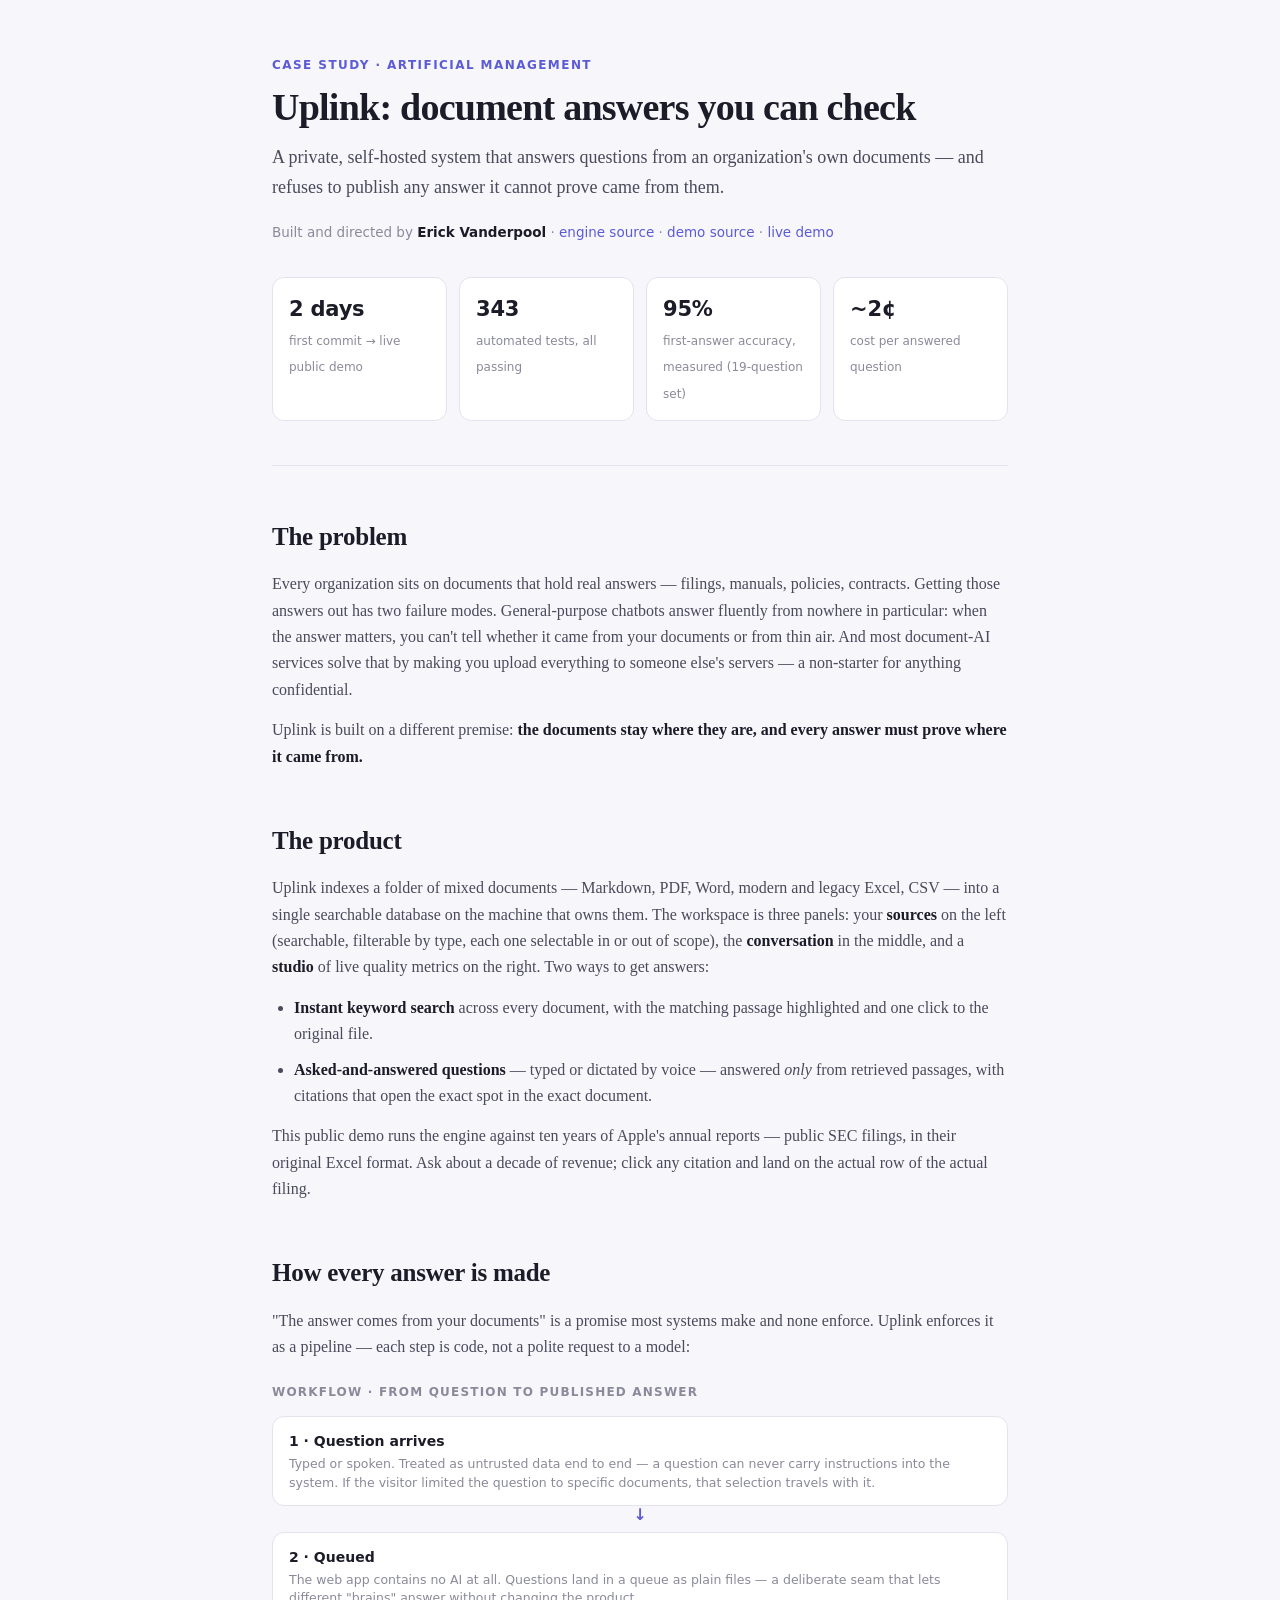
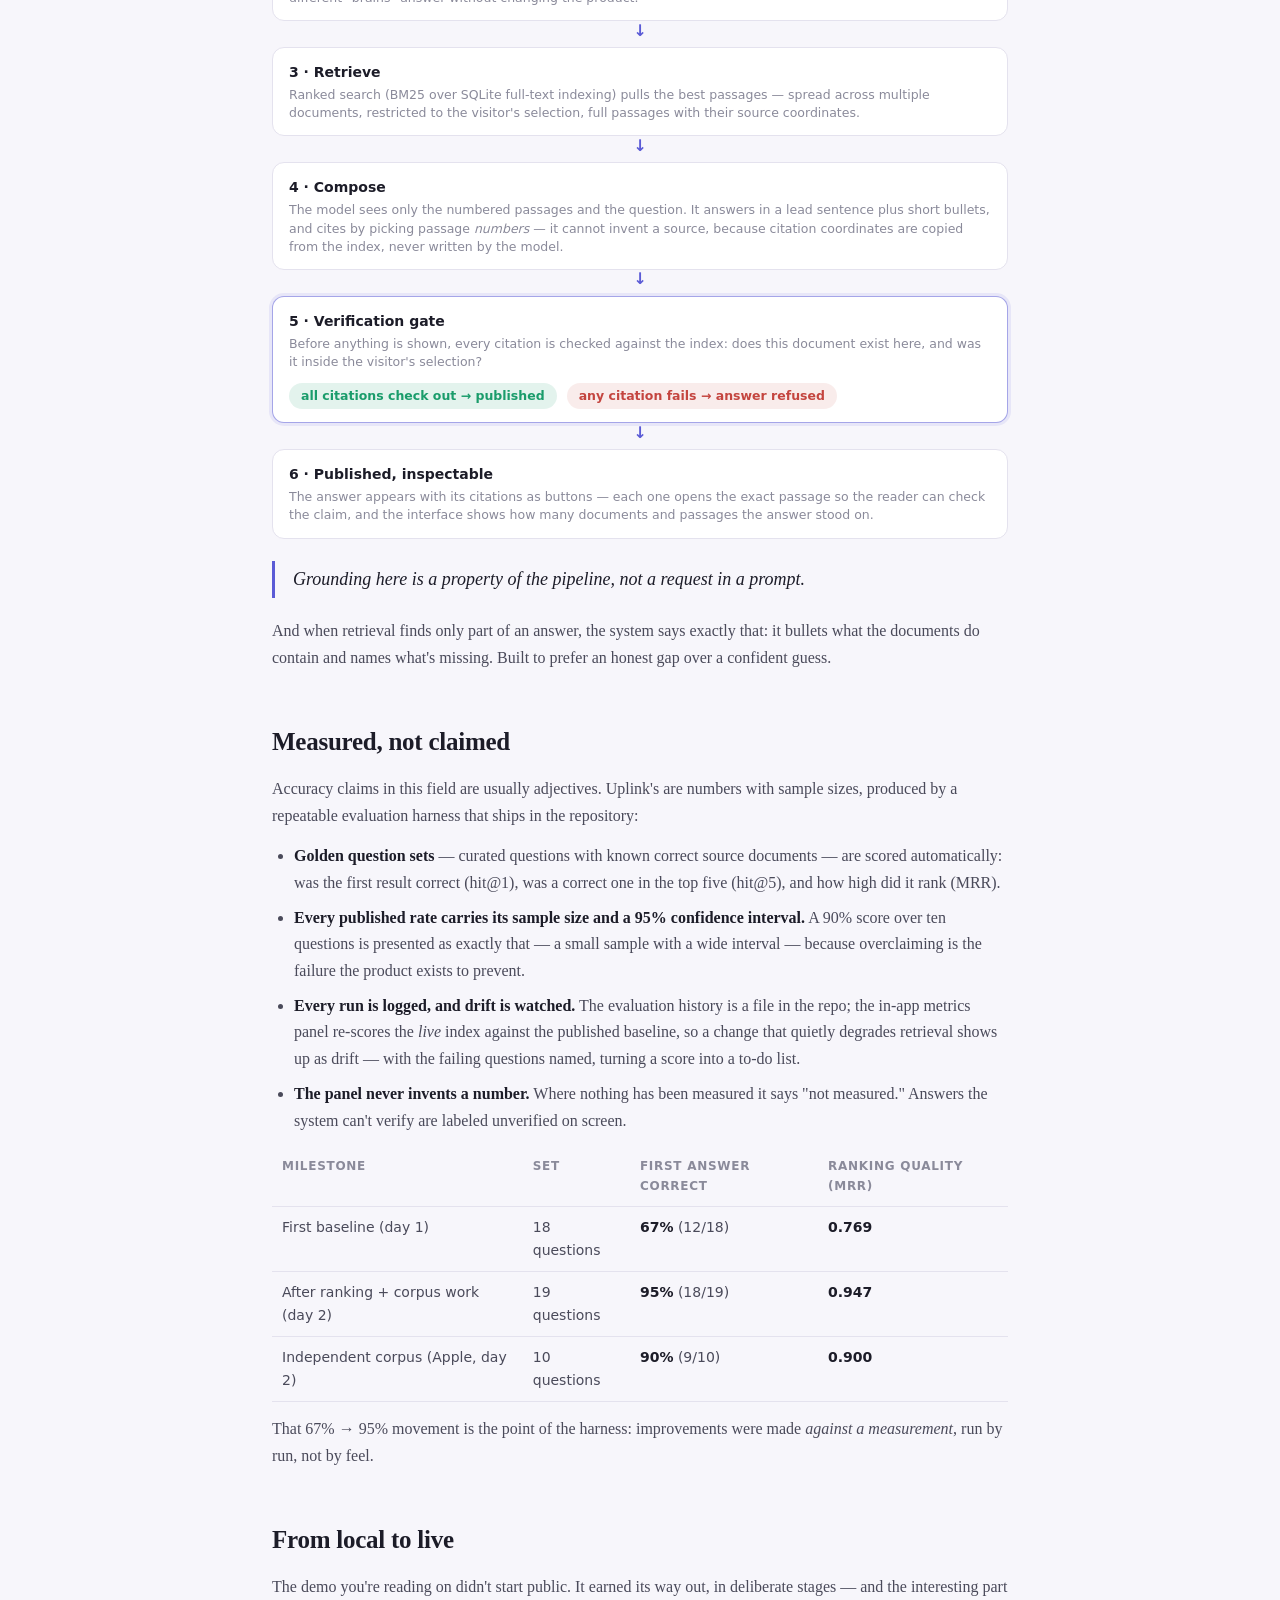
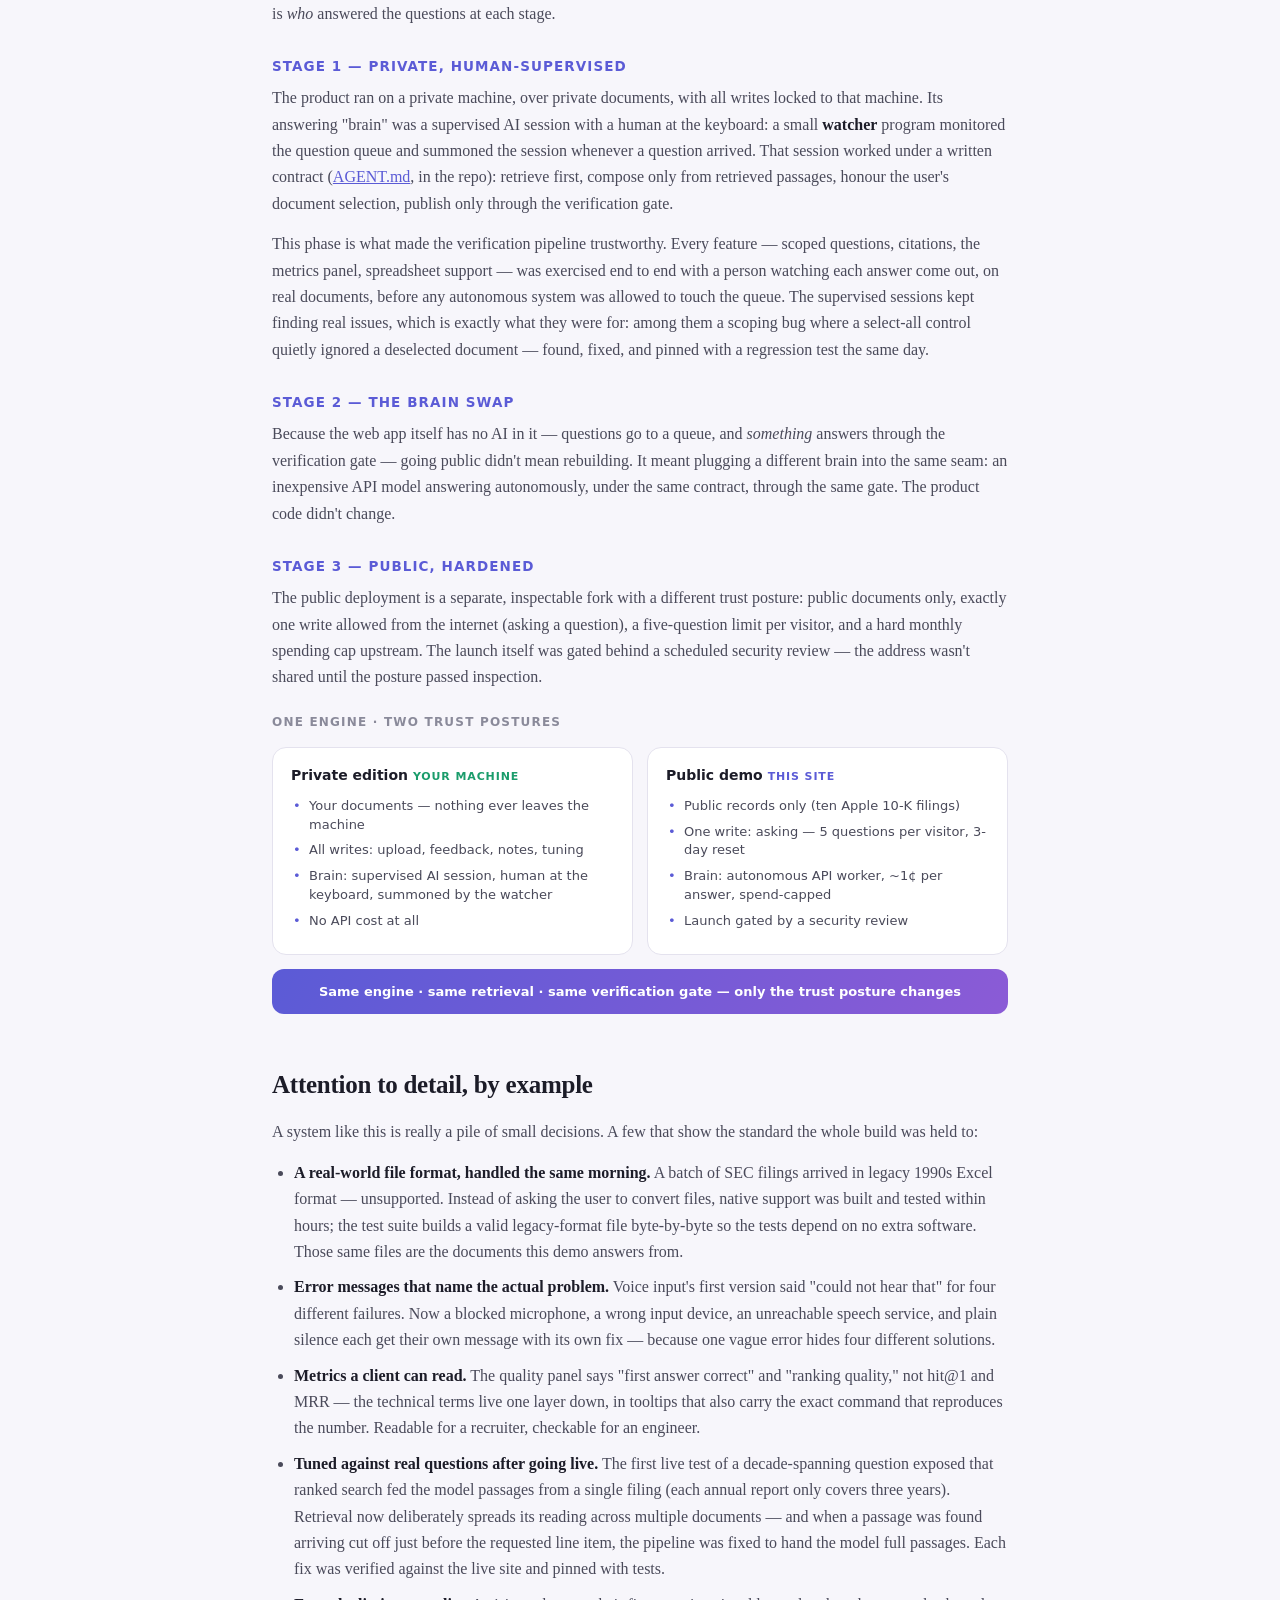
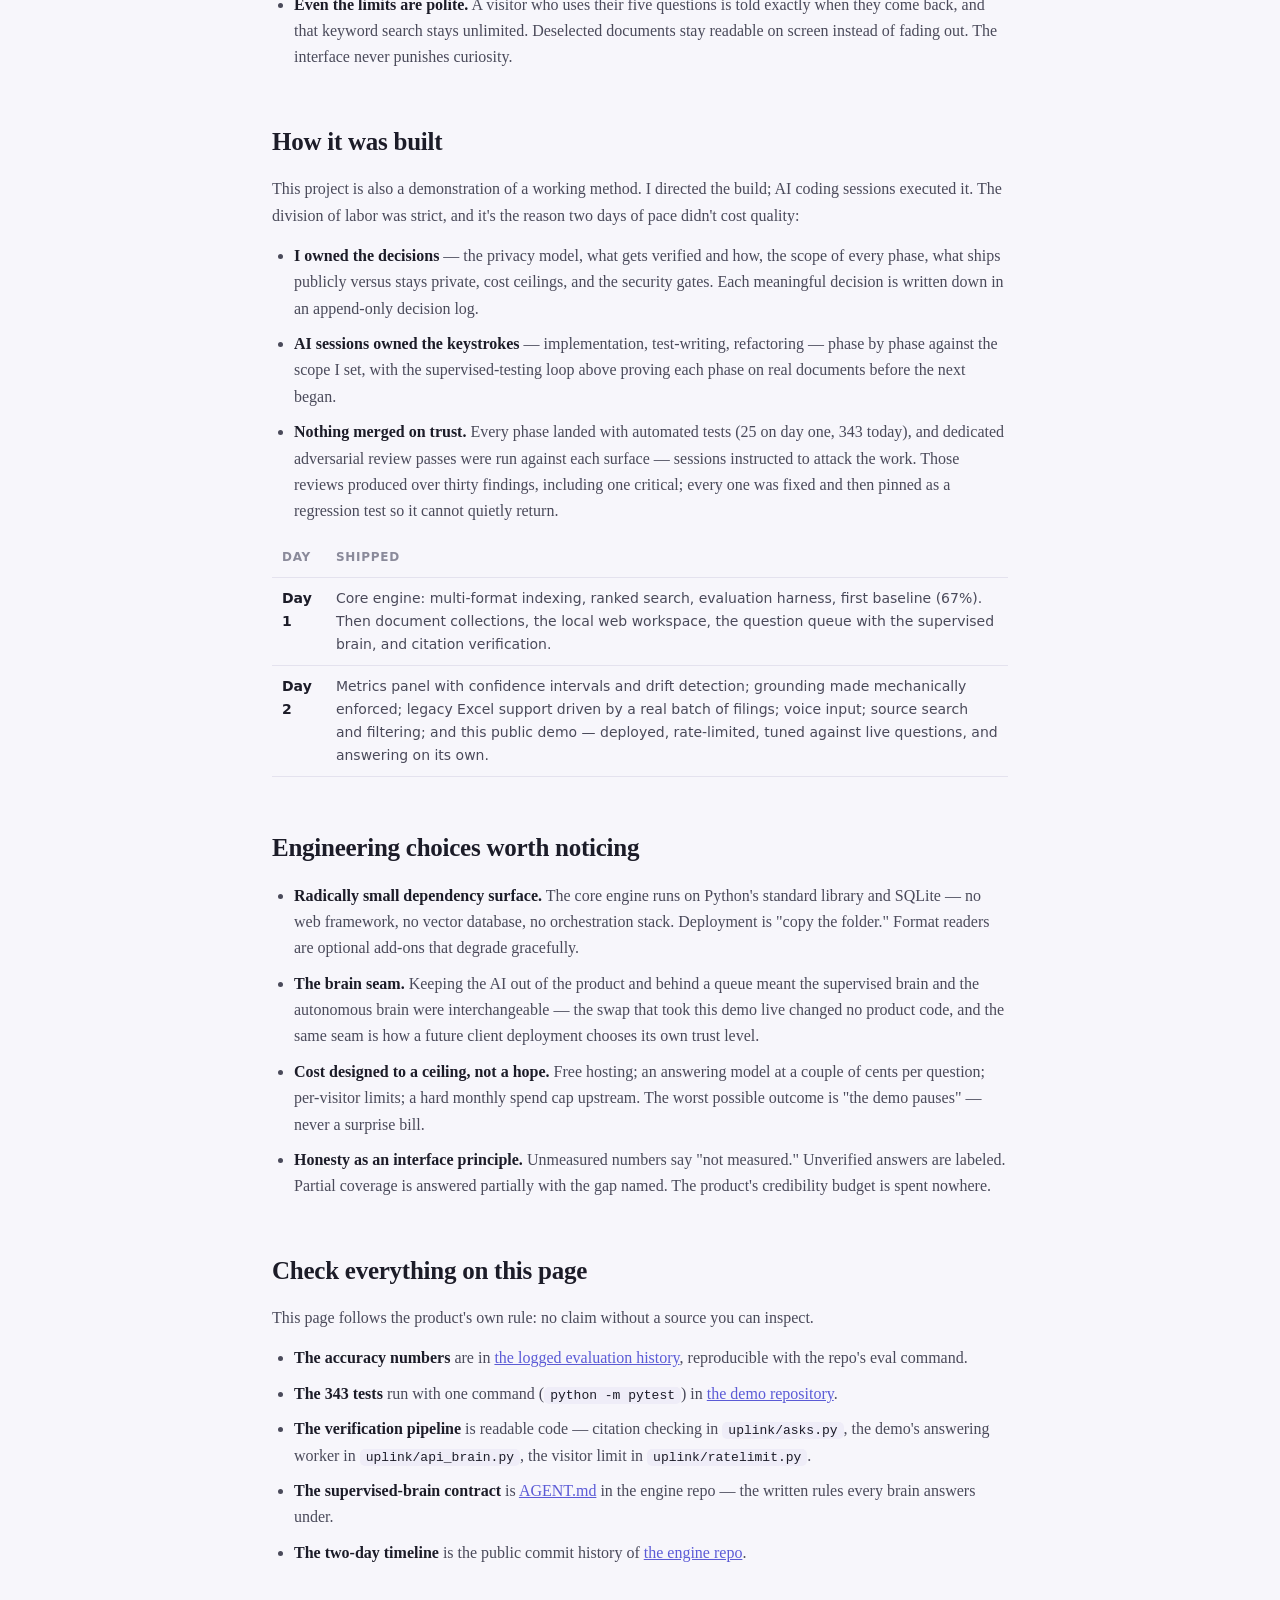
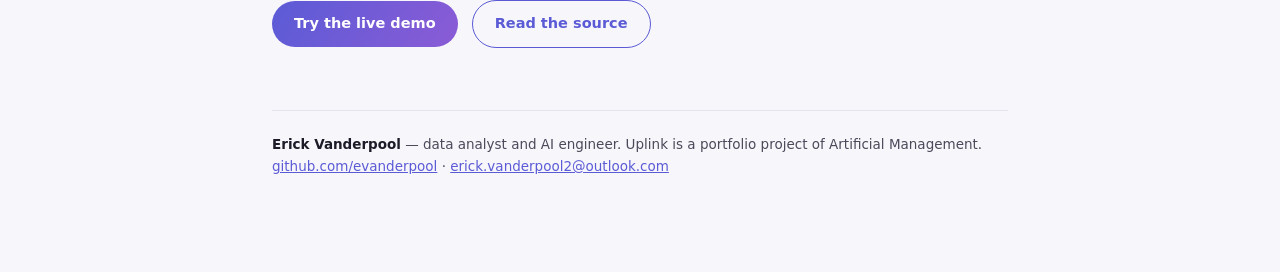
==== commit 23f1efd8: "Sonnet brain; case study + live link in the repo - Default answering model is now claude-sonnet-5 (w" ====
--- a/uplink/static/case-study.html
+++ b/uplink/static/case-study.html
@@ -117,7 +117,7 @@
     <div class="fact"><b>2 days</b><span>first commit → live public demo</span></div>
     <div class="fact"><b>343</b><span>automated tests, all passing</span></div>
     <div class="fact"><b>95%</b><span>first-answer accuracy, measured (19-question set)</span></div>
-    <div class="fact"><b>~1¢</b><span>cost per answered question</span></div>
+    <div class="fact"><b>~2¢</b><span>cost per answered question</span></div>
   </div>
 </header>
 
@@ -372,9 +372,9 @@
   code, and the same seam is how a future client deployment chooses its own
   trust level.</li>
   <li><strong>Cost designed to a ceiling, not a hope.</strong> Free hosting;
-  a penny-per-question model; per-visitor limits; a hard monthly spend cap
-  upstream. The worst possible outcome is "the demo pauses" — never a
-  surprise bill.</li>
+  an answering model at a couple of cents per question; per-visitor limits; a
+  hard monthly spend cap upstream. The worst possible outcome is "the demo
+  pauses" — never a surprise bill.</li>
   <li><strong>Honesty as an interface principle.</strong> Unmeasured numbers
   say "not measured." Unverified answers are labeled. Partial coverage is
   answered partially with the gap named. The product's credibility budget is
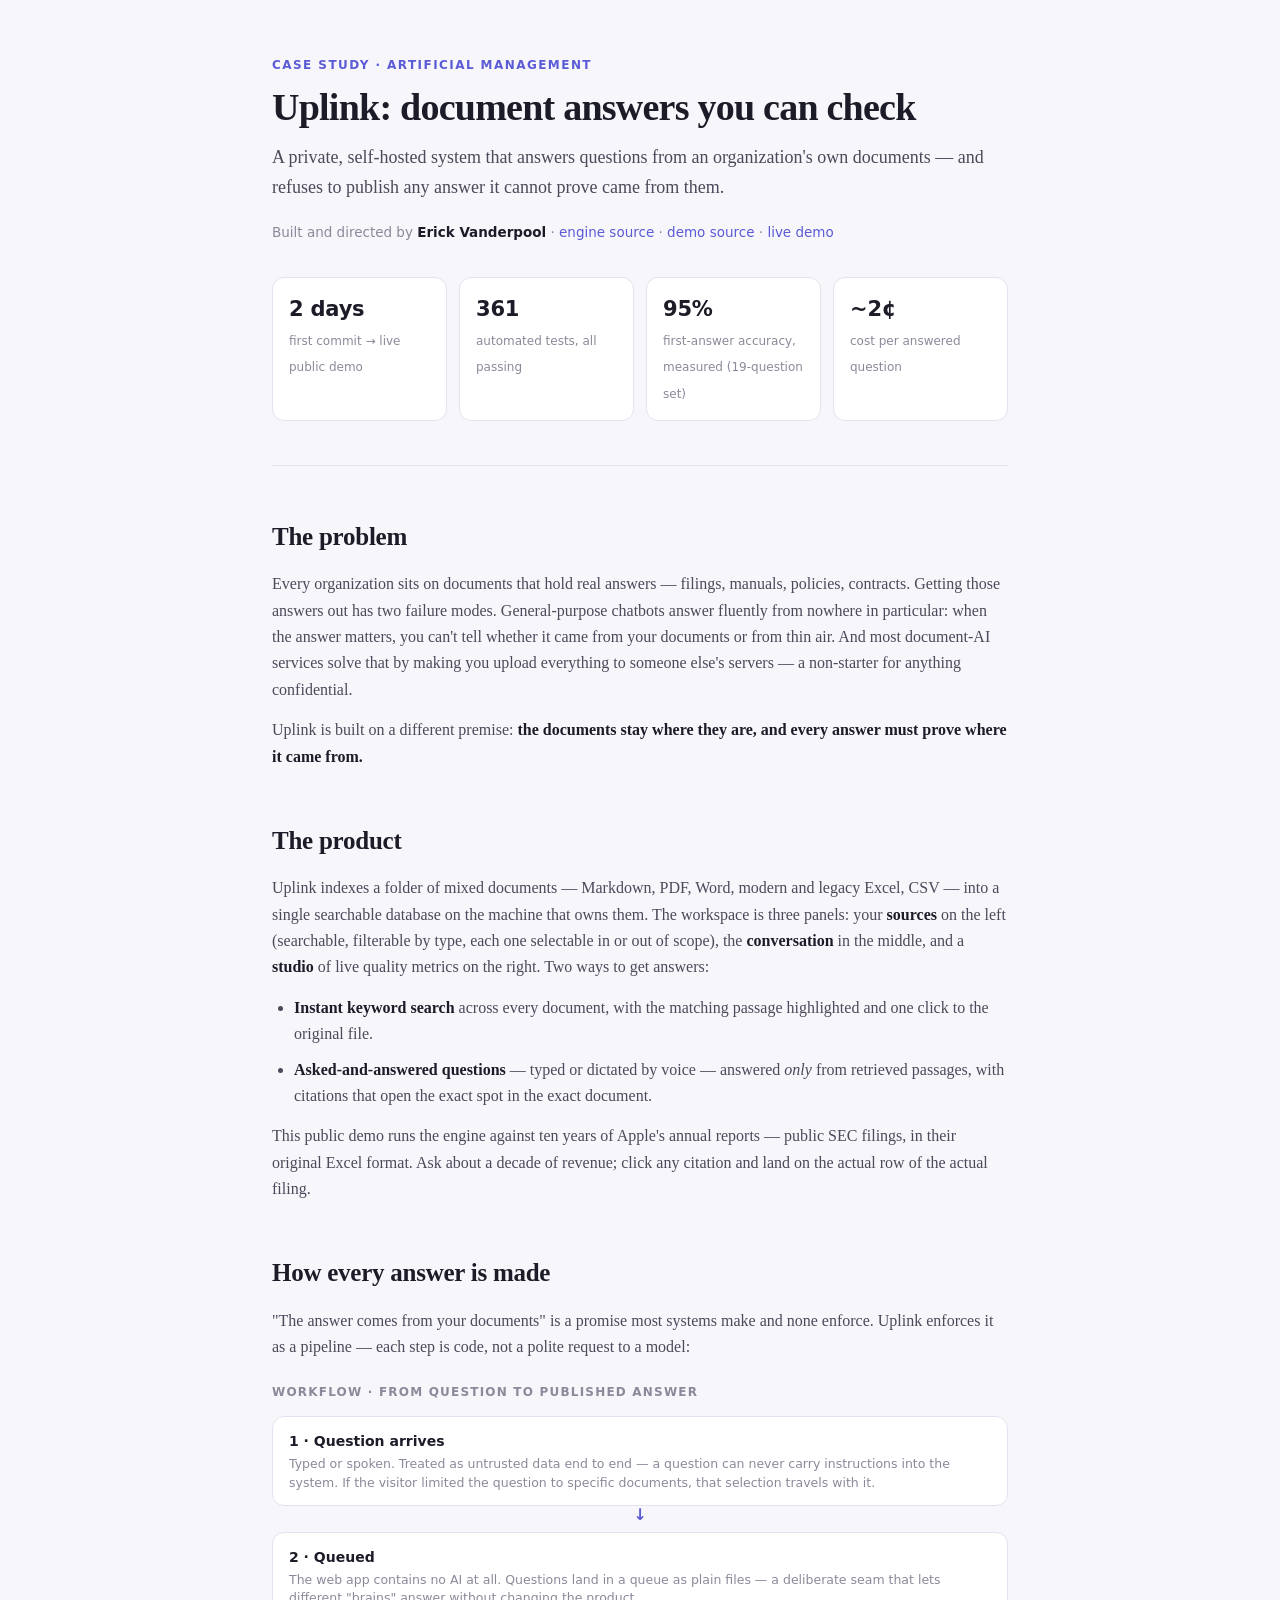
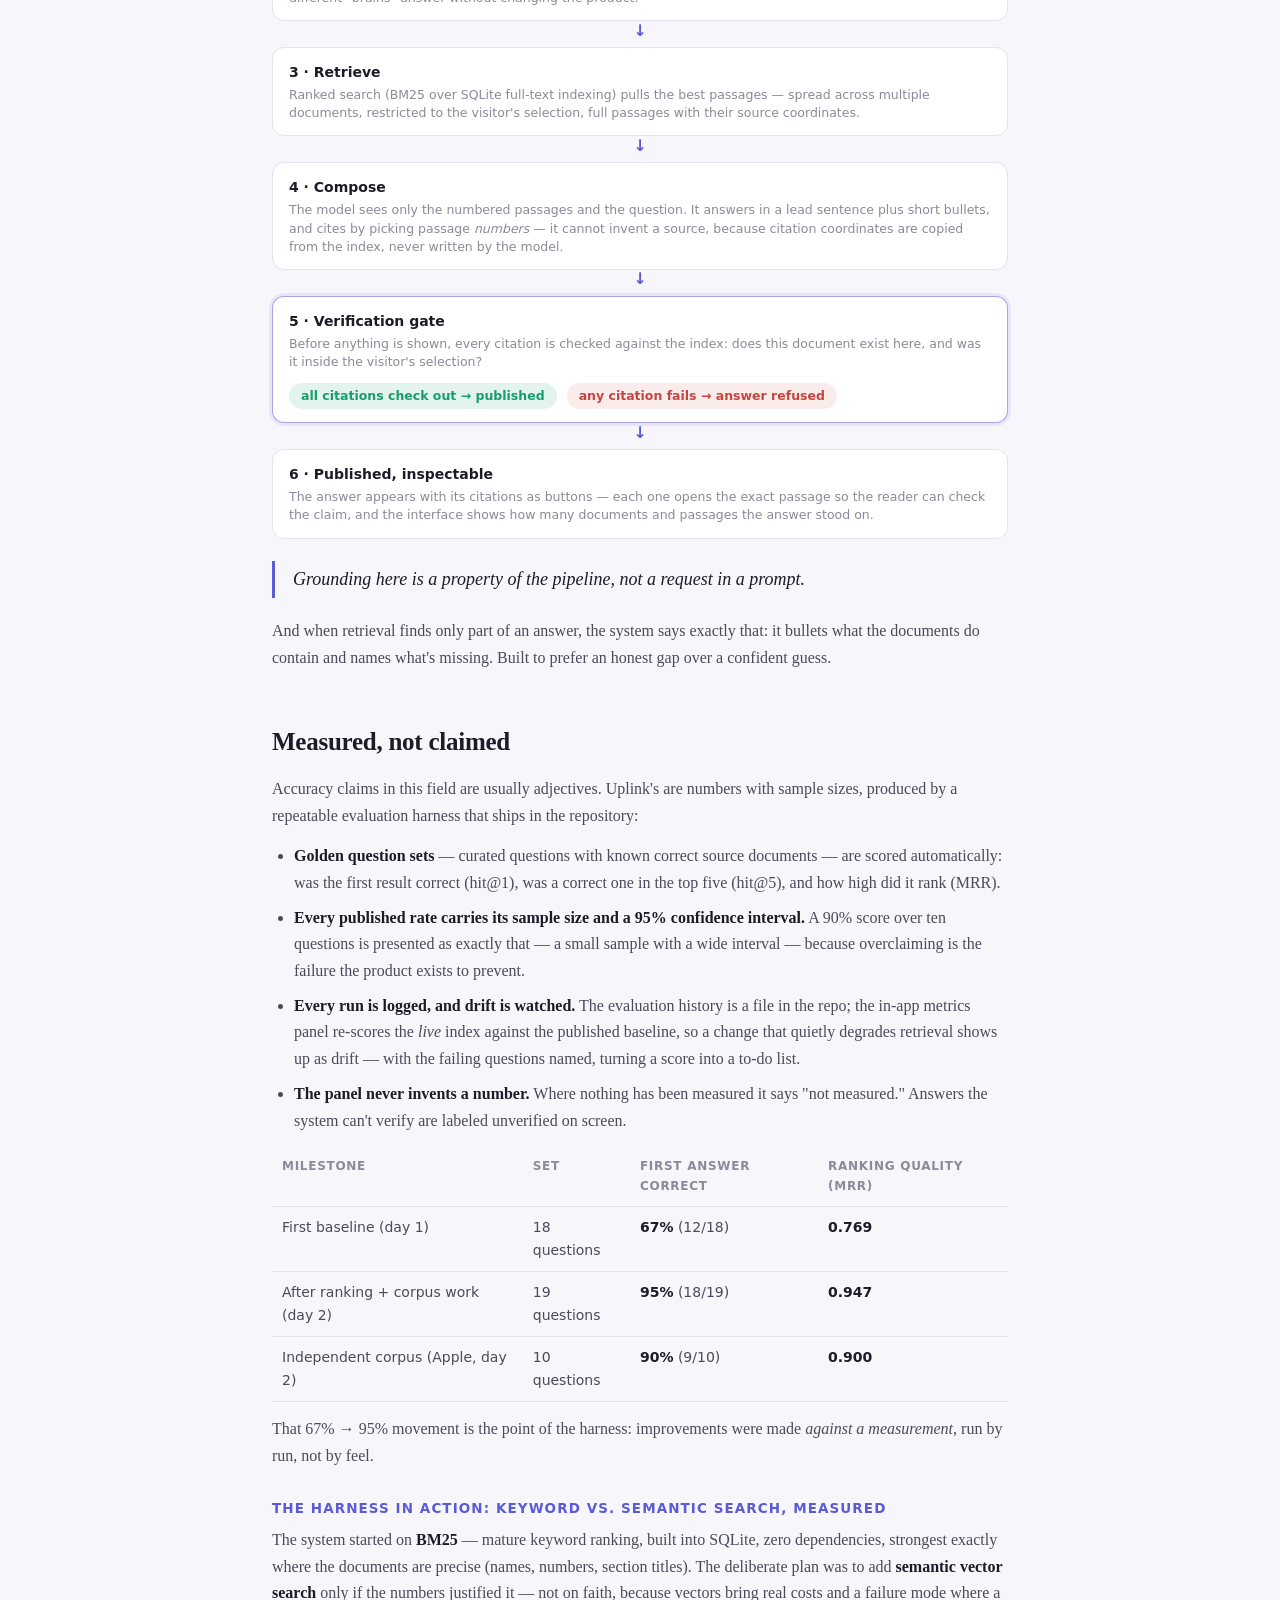
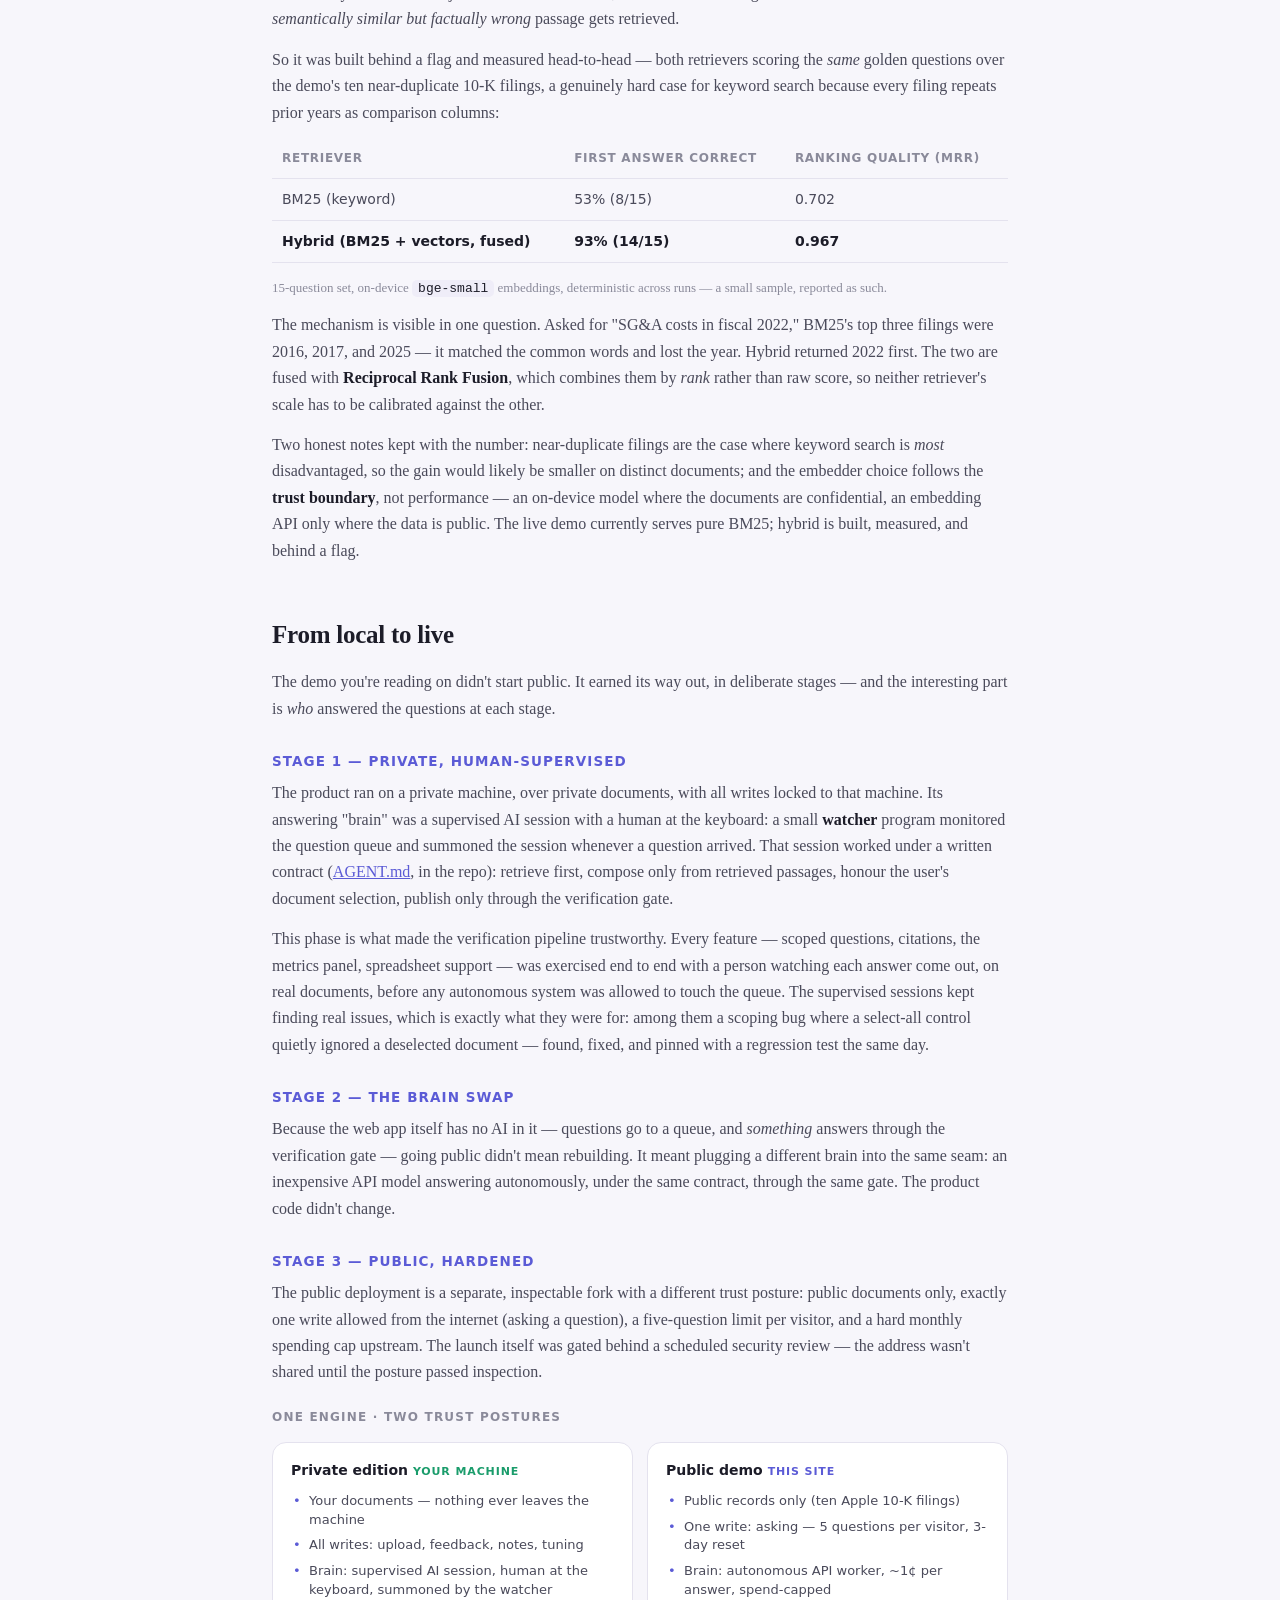
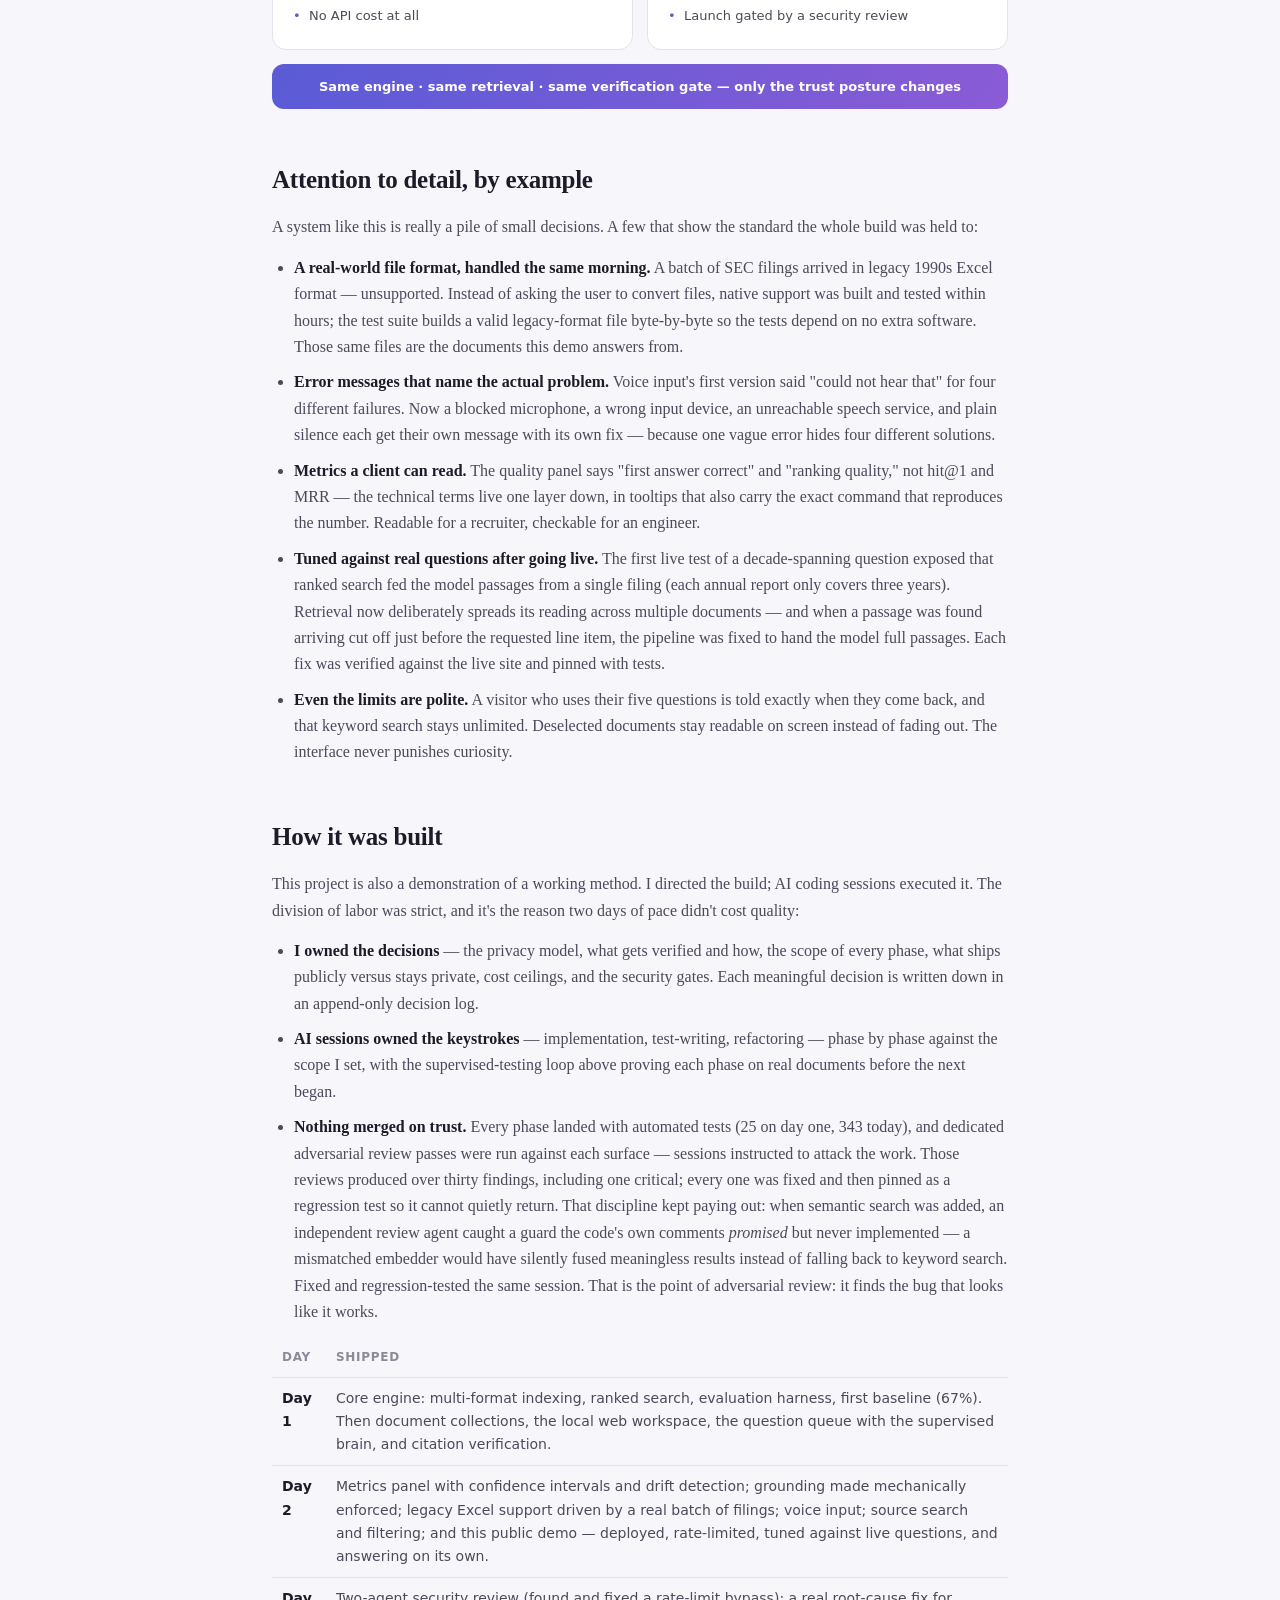
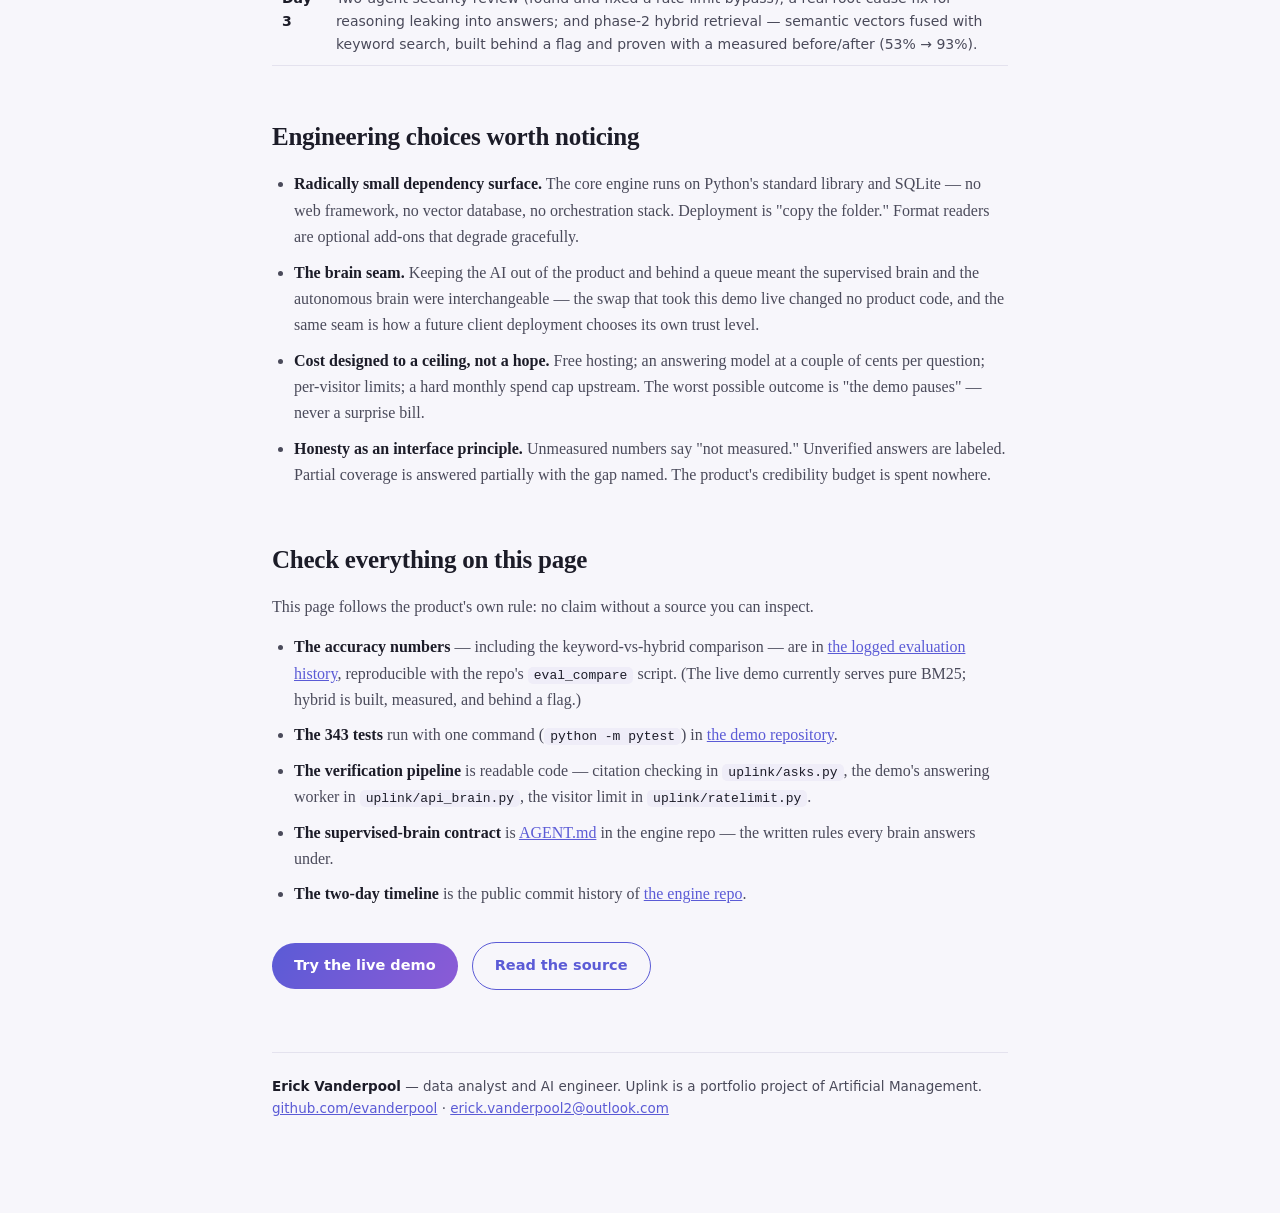
==== commit 450994f8: "Case study: the measured hybrid story, test count corrected to 361 Adds the keyword-vs-hybrid sectio" ====
--- a/uplink/static/case-study.html
+++ b/uplink/static/case-study.html
@@ -115,7 +115,7 @@
     <a href="/">live demo</a></p>
   <div class="facts">
     <div class="fact"><b>2 days</b><span>first commit → live public demo</span></div>
-    <div class="fact"><b>343</b><span>automated tests, all passing</span></div>
+    <div class="fact"><b>361</b><span>automated tests, all passing</span></div>
     <div class="fact"><b>95%</b><span>first-answer accuracy, measured (19-question set)</span></div>
     <div class="fact"><b>~2¢</b><span>cost per answered question</span></div>
   </div>
@@ -229,6 +229,39 @@
 <p>That 67% → 95% movement is the point of the harness: improvements were
 made <em>against a measurement</em>, run by run, not by feel.</p>
 
+<h3>The harness in action: keyword vs. semantic search, measured</h3>
+<p>The system started on <strong>BM25</strong> — mature keyword ranking,
+built into SQLite, zero dependencies, strongest exactly where the documents
+are precise (names, numbers, section titles). The deliberate plan was to add
+<strong>semantic vector search</strong> only if the numbers justified it —
+not on faith, because vectors bring real costs and a failure mode where a
+<em>semantically similar but factually wrong</em> passage gets retrieved.</p>
+<p>So it was built behind a flag and measured head-to-head — both retrievers
+scoring the <em>same</em> golden questions over the demo's ten near-duplicate
+10-K filings, a genuinely hard case for keyword search because every filing
+repeats prior years as comparison columns:</p>
+<table>
+  <tr><th>Retriever</th><th>First answer correct</th><th>Ranking quality (MRR)</th></tr>
+  <tr><td>BM25 (keyword)</td><td>53% (8/15)</td><td>0.702</td></tr>
+  <tr><td><b>Hybrid (BM25 + vectors, fused)</b></td><td><b>93% (14/15)</b></td><td><b>0.967</b></td></tr>
+</table>
+<p class="metric-hero-sub" style="color:var(--muted);font-size:13px">15-question
+set, on-device <code>bge-small</code> embeddings, deterministic across runs —
+a small sample, reported as such.</p>
+<p>The mechanism is visible in one question. Asked for "SG&amp;A costs in
+fiscal 2022," BM25's top three filings were 2016, 2017, and 2025 — it matched
+the common words and lost the year. Hybrid returned 2022 first. The two are
+fused with <strong>Reciprocal Rank Fusion</strong>, which combines them by
+<em>rank</em> rather than raw score, so neither retriever's scale has to be
+calibrated against the other.</p>
+<p>Two honest notes kept with the number: near-duplicate filings are the case
+where keyword search is <em>most</em> disadvantaged, so the gain would likely
+be smaller on distinct documents; and the embedder choice follows the
+<strong>trust boundary</strong>, not performance — an on-device model where
+the documents are confidential, an embedding API only where the data is
+public. The live demo currently serves pure BM25; hybrid is built, measured,
+and behind a flag.</p>
+
 <h2>From local to live</h2>
 <p>The demo you're reading on didn't start public. It earned its way out, in
 deliberate stages — and the interesting part is <em>who</em> answered the
@@ -345,7 +378,12 @@
   review passes were run against each surface — sessions instructed to
   attack the work. Those reviews produced over thirty findings, including
   one critical; every one was fixed and then pinned as a regression test so
-  it cannot quietly return.</li>
+  it cannot quietly return. That discipline kept paying out: when semantic
+  search was added, an independent review agent caught a guard the code's own
+  comments <em>promised</em> but never implemented — a mismatched embedder
+  would have silently fused meaningless results instead of falling back to
+  keyword search. Fixed and regression-tested the same session. That is the
+  point of adversarial review: it finds the bug that looks like it works.</li>
 </ul>
 <table>
   <tr><th>Day</th><th>Shipped</th></tr>
@@ -358,6 +396,11 @@
   support driven by a real batch of filings; voice input; source search and
   filtering; and this public demo — deployed, rate-limited, tuned against
   live questions, and answering on its own.</td></tr>
+  <tr><td><b>Day 3</b></td><td>Two-agent security review (found and fixed a
+  rate-limit bypass); a real root-cause fix for reasoning leaking into
+  answers; and phase-2 hybrid retrieval — semantic vectors fused with keyword
+  search, built behind a flag and proven with a measured before/after
+  (53% → 93%).</td></tr>
 </table>
 
 <h2>Engineering choices worth noticing</h2>
@@ -385,9 +428,12 @@
 <p>This page follows the product's own rule: no claim without a source you
 can inspect.</p>
 <ul>
-  <li><strong>The accuracy numbers</strong> are in
+  <li><strong>The accuracy numbers</strong> — including the keyword-vs-hybrid
+  comparison — are in
   <a href="https://github.com/evanderpool/uplink-demo/blob/main/fixtures/eval-history.jsonl">the
-  logged evaluation history</a>, reproducible with the repo's eval command.</li>
+  logged evaluation history</a>, reproducible with the repo's
+  <code>eval_compare</code> script. (The live demo currently serves pure
+  BM25; hybrid is built, measured, and behind a flag.)</li>
   <li><strong>The 343 tests</strong> run with one command
   (<code>python -m pytest</code>) in
   <a href="https://github.com/evanderpool/uplink-demo">the demo repository</a>.</li>
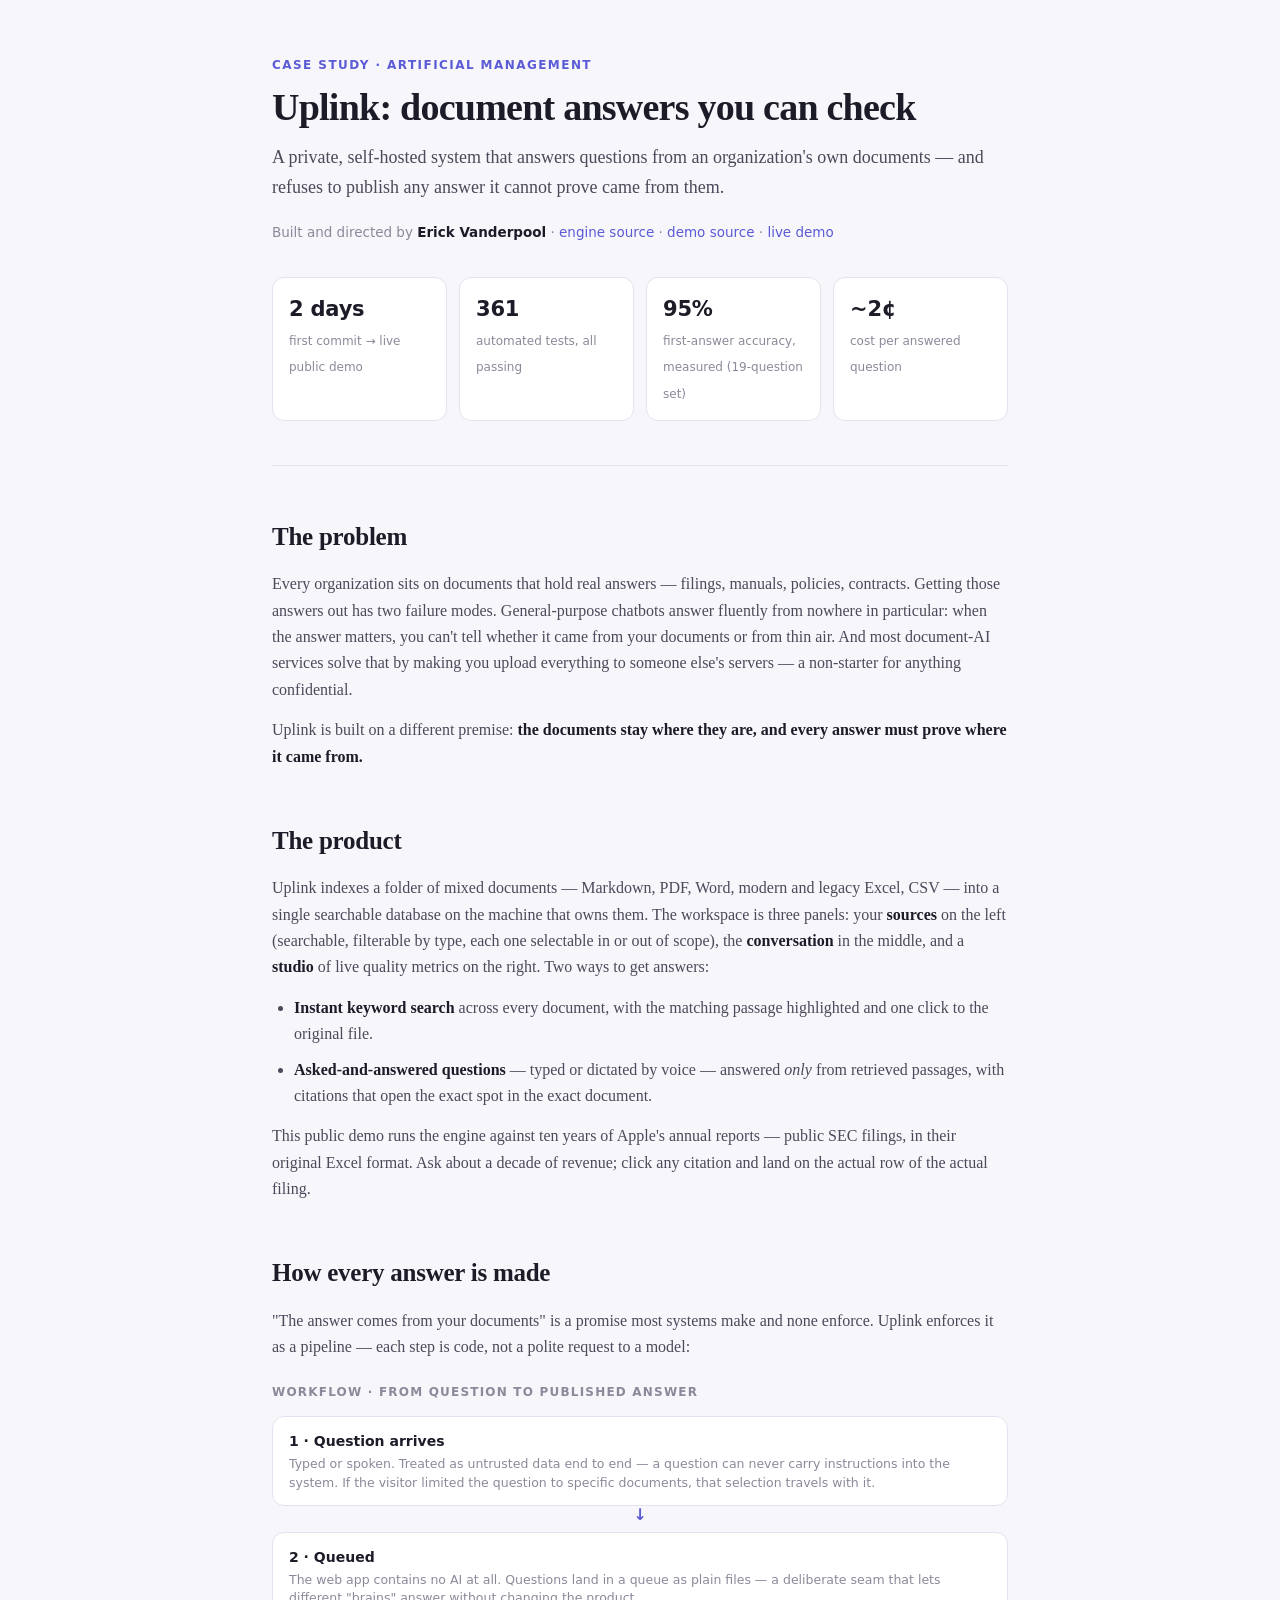
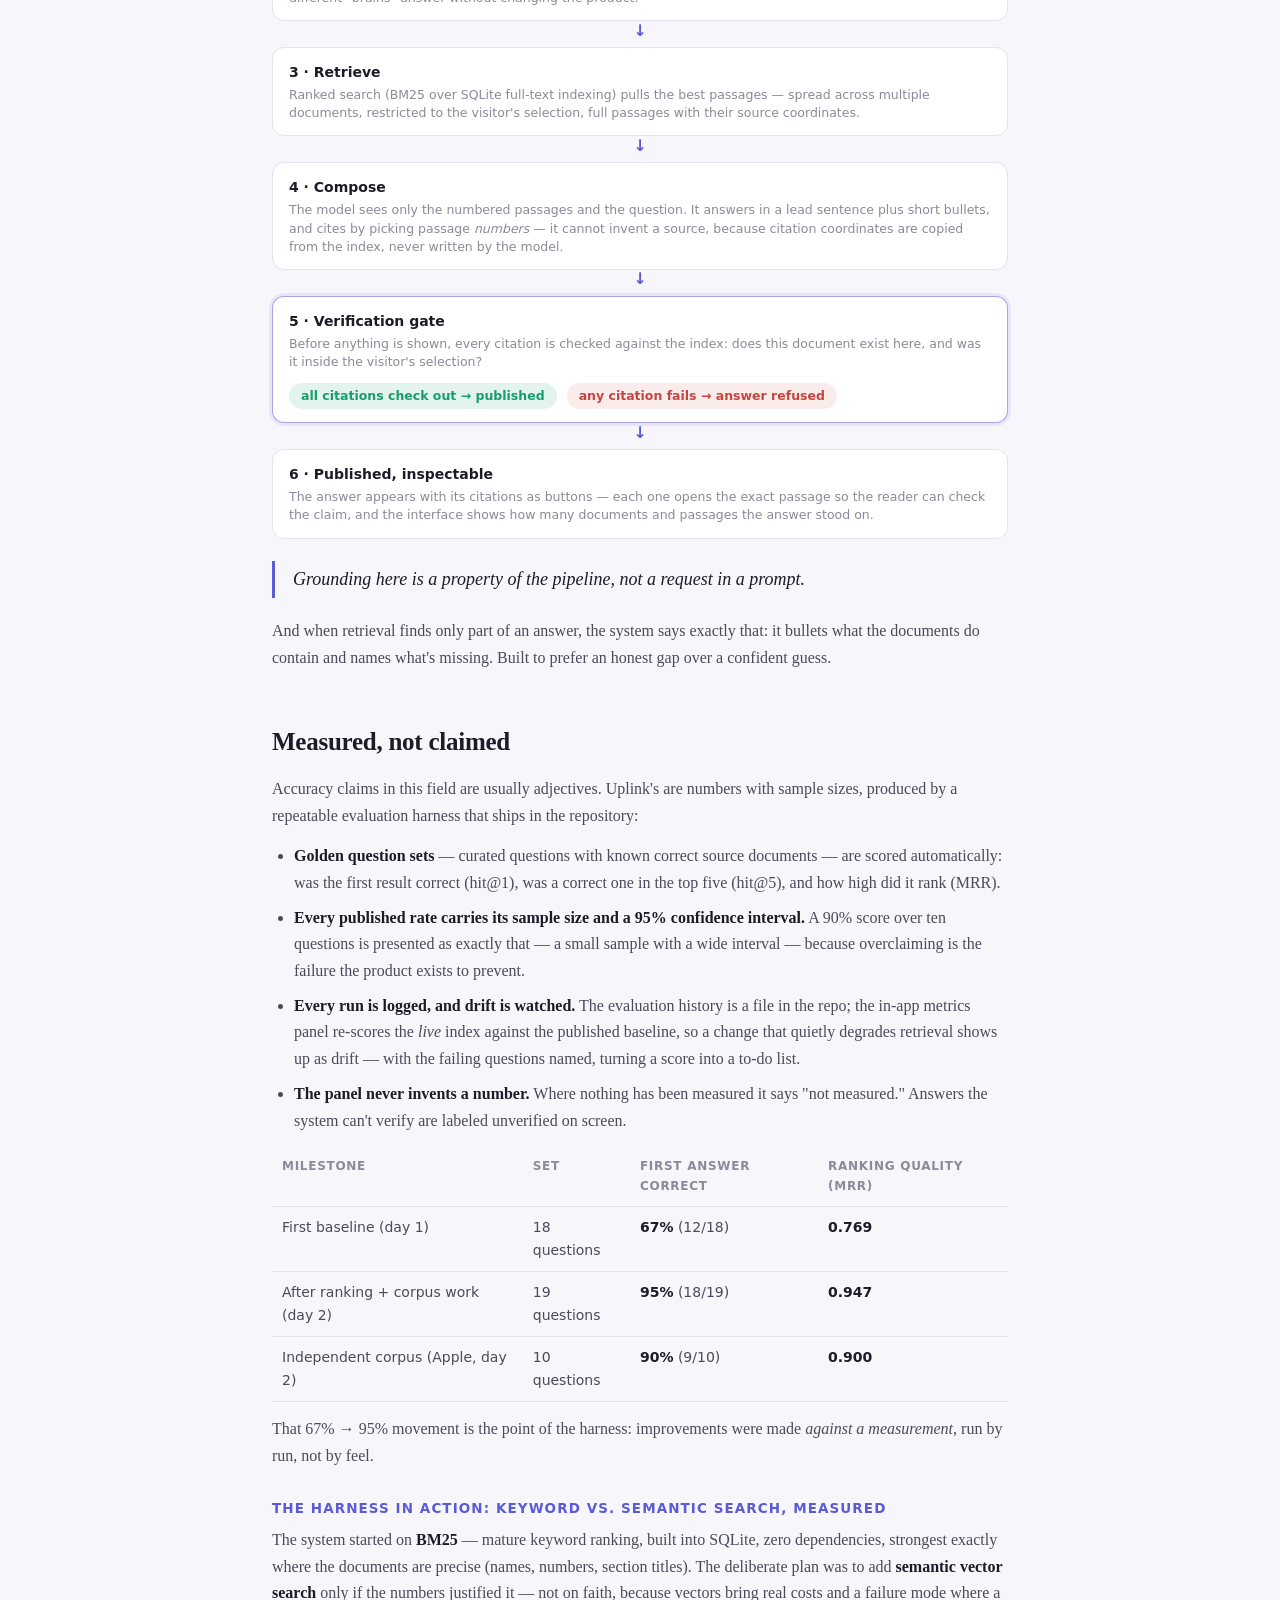
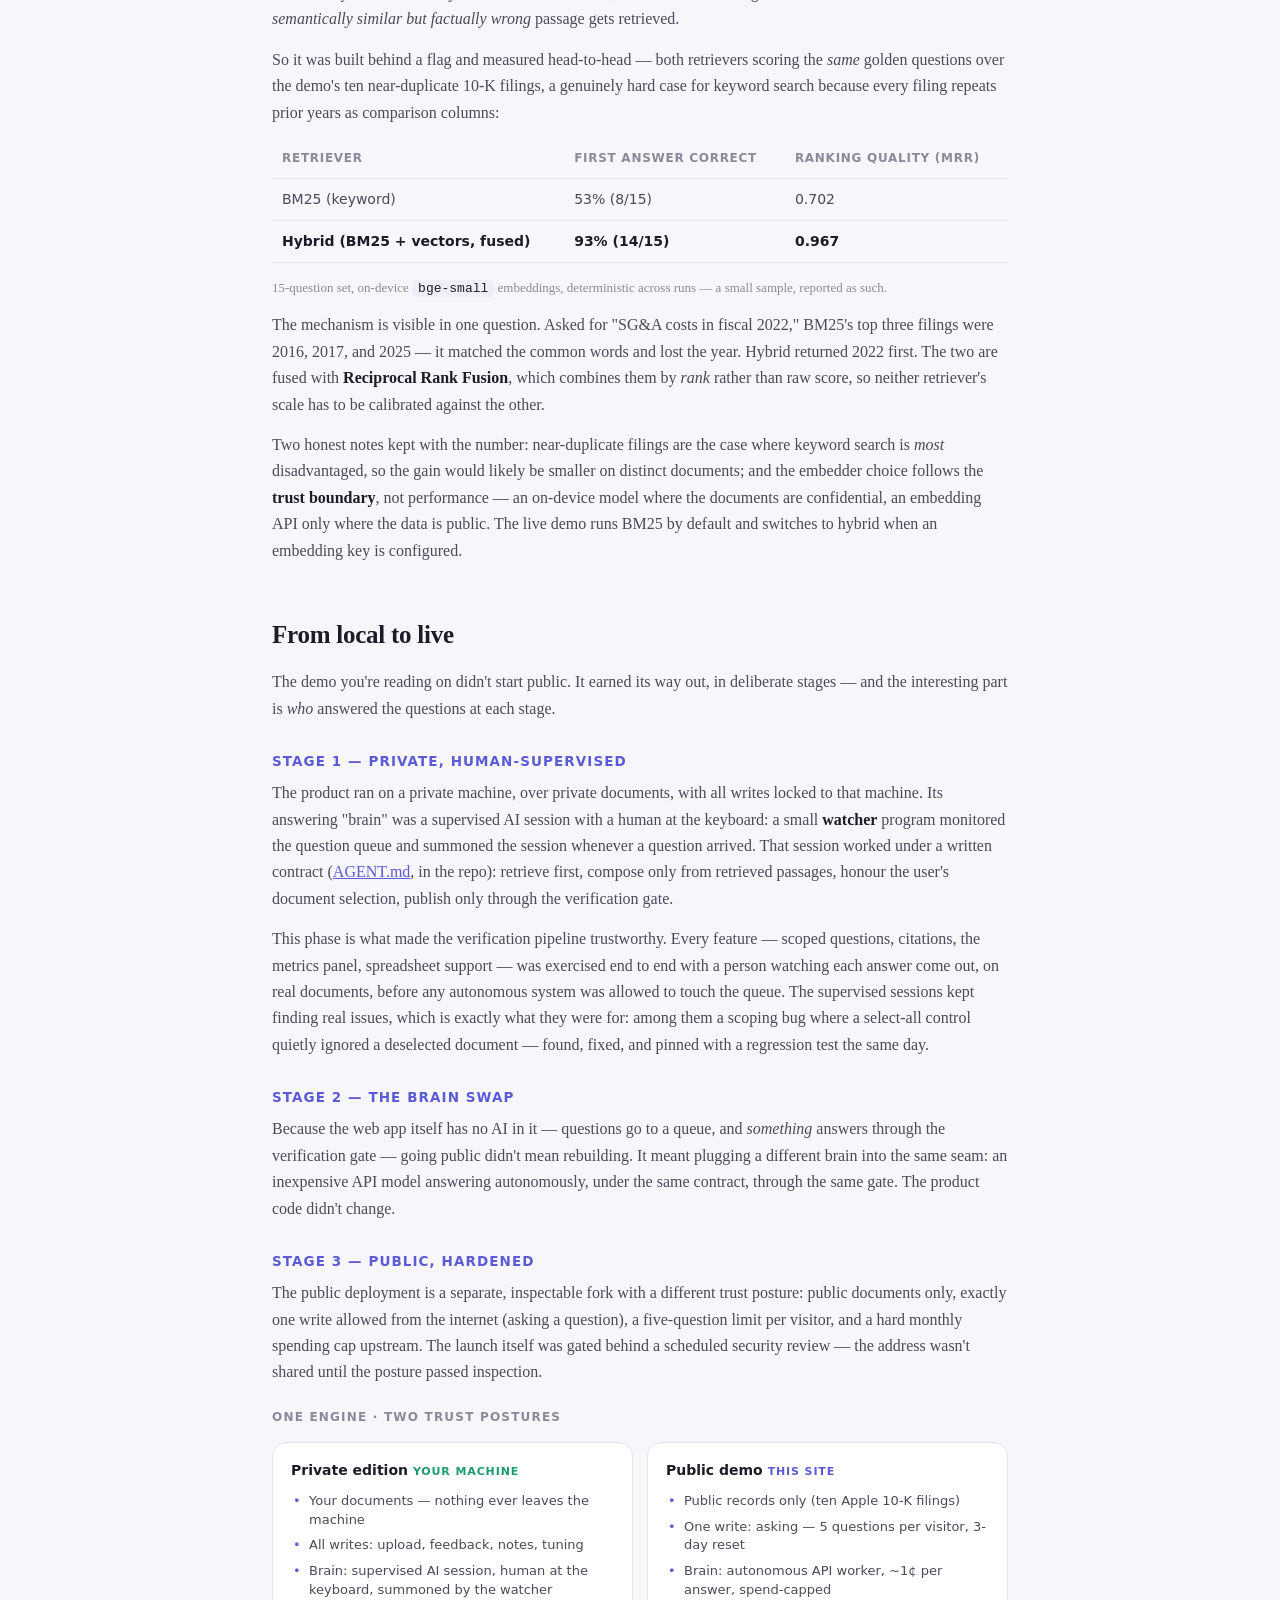
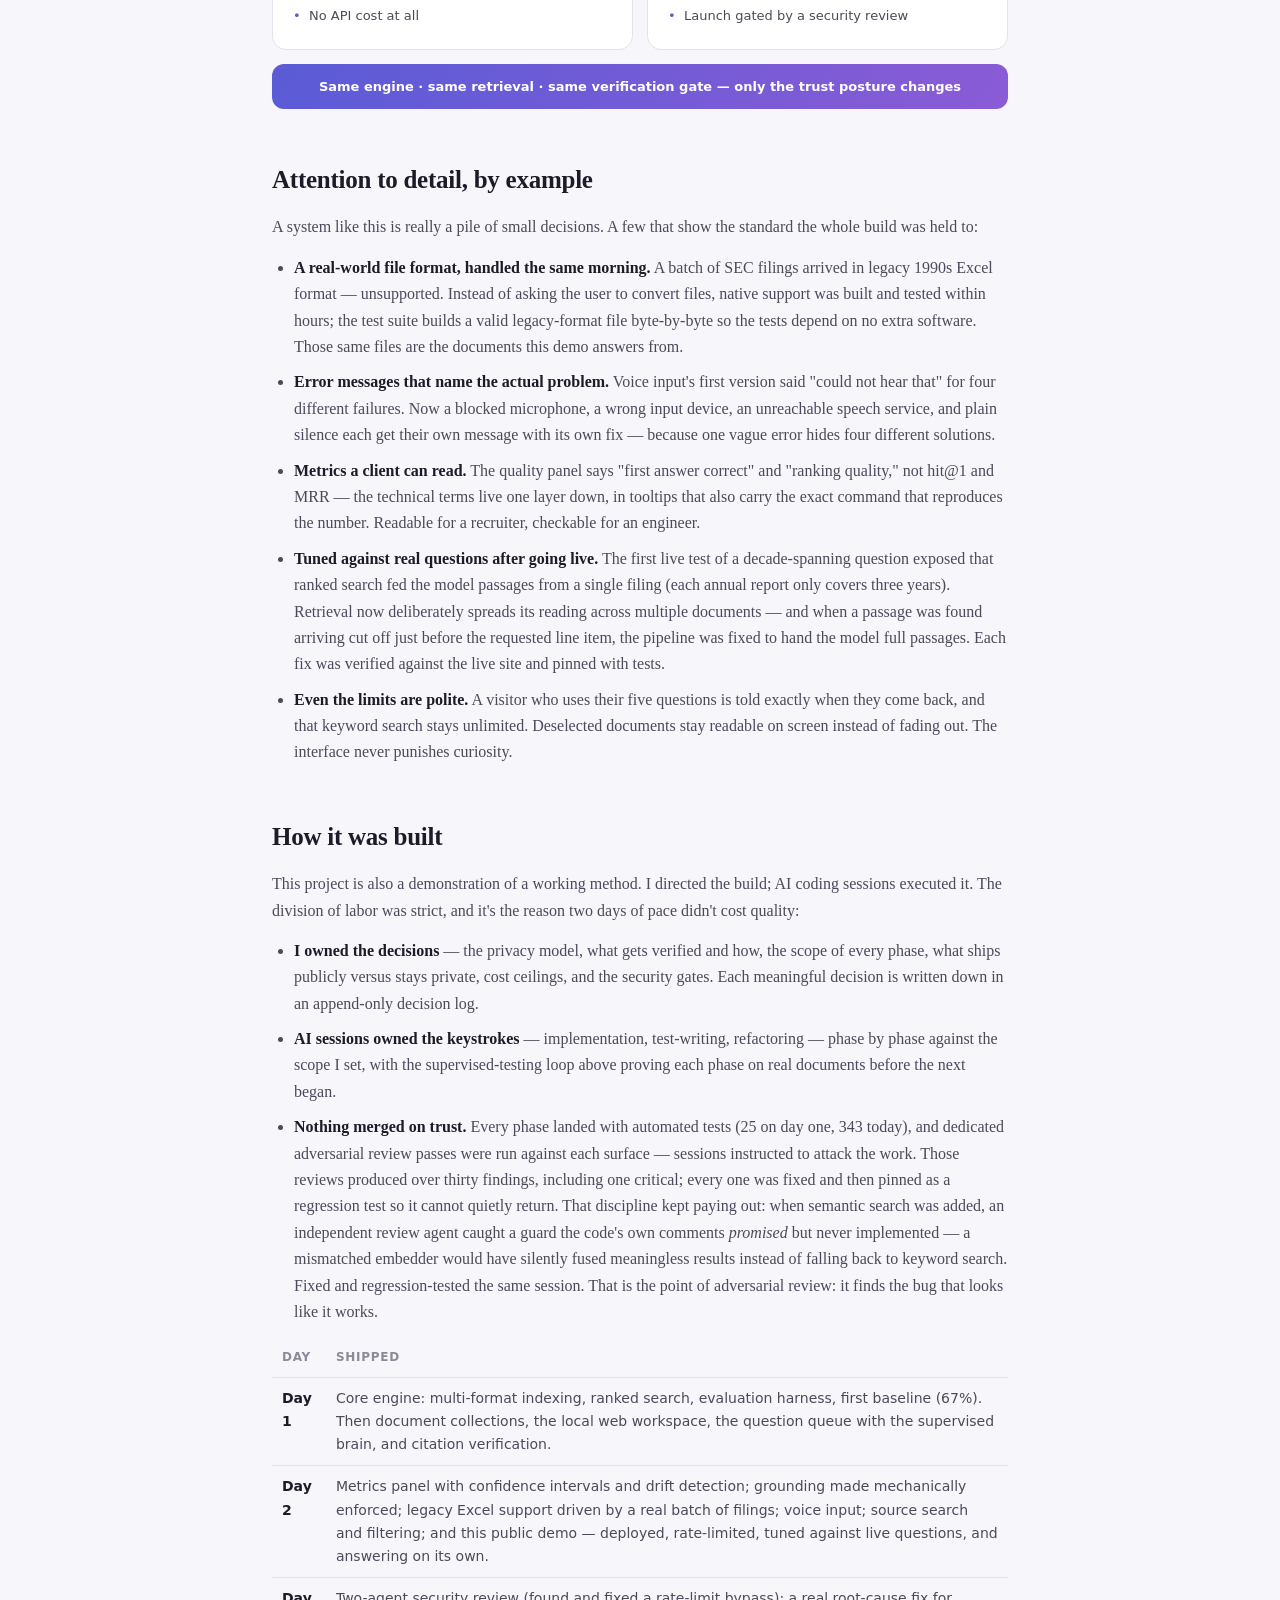
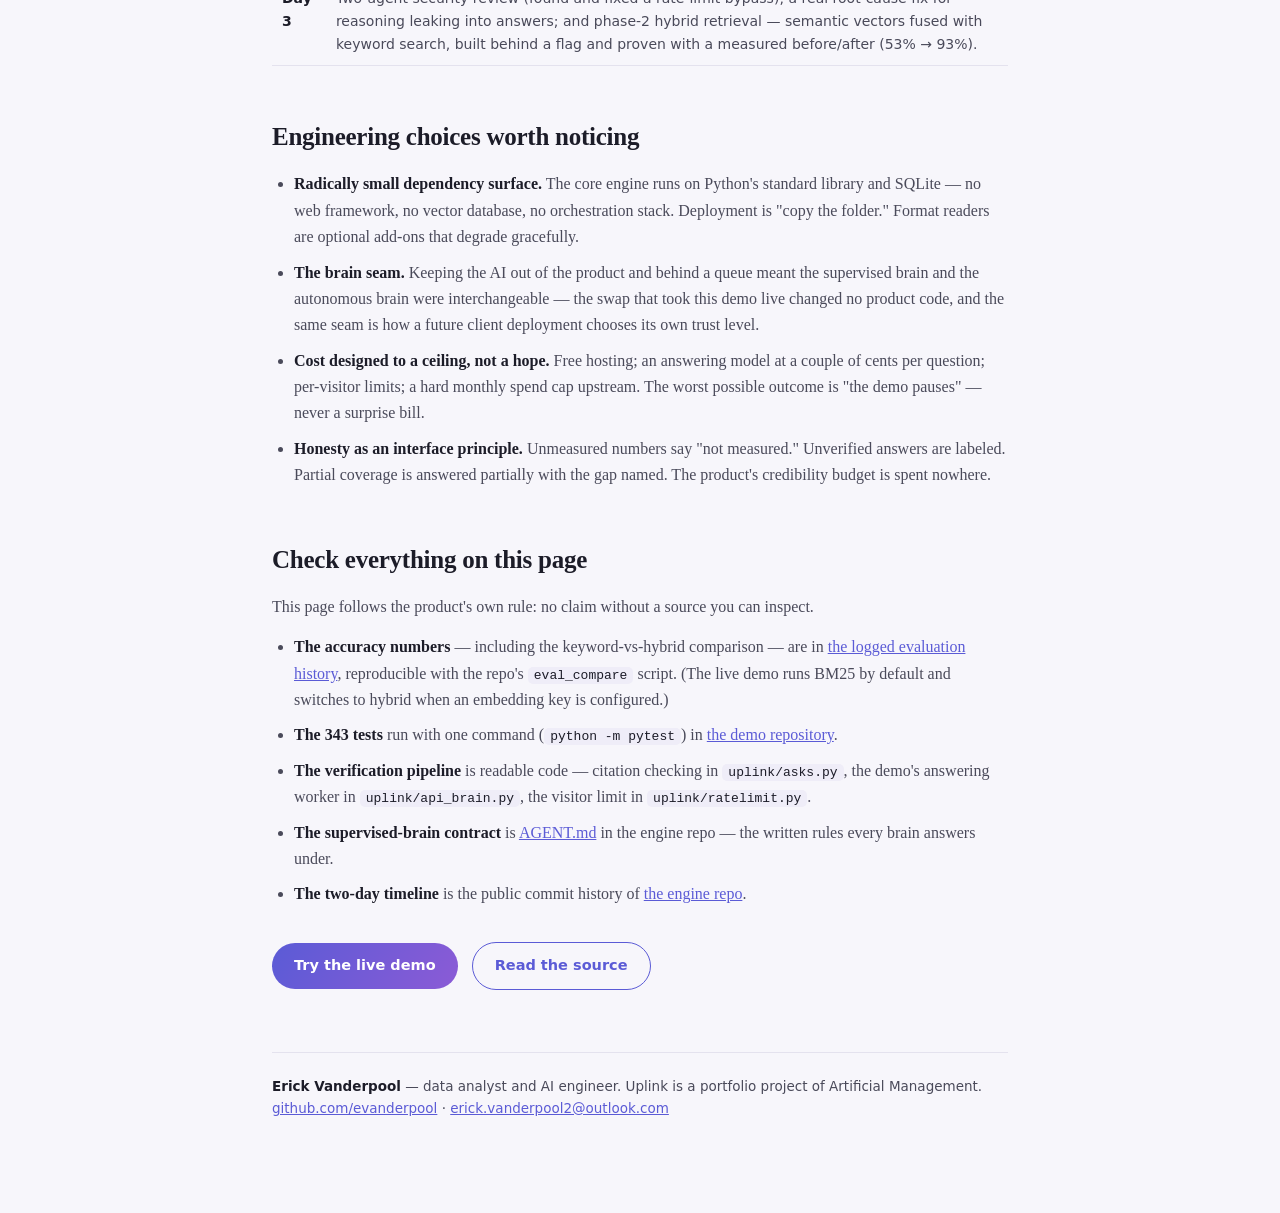
==== commit 7b7975b9: "Wire hybrid into the deploy — activates when a Voyage key is added The deploy now embeds the corpus " ====
--- a/uplink/static/case-study.html
+++ b/uplink/static/case-study.html
@@ -259,8 +259,8 @@
 be smaller on distinct documents; and the embedder choice follows the
 <strong>trust boundary</strong>, not performance — an on-device model where
 the documents are confidential, an embedding API only where the data is
-public. The live demo currently serves pure BM25; hybrid is built, measured,
-and behind a flag.</p>
+public. The live demo runs BM25 by default and switches to hybrid when an
+embedding key is configured.</p>
 
 <h2>From local to live</h2>
 <p>The demo you're reading on didn't start public. It earned its way out, in
@@ -432,8 +432,8 @@
   comparison — are in
   <a href="https://github.com/evanderpool/uplink-demo/blob/main/fixtures/eval-history.jsonl">the
   logged evaluation history</a>, reproducible with the repo's
-  <code>eval_compare</code> script. (The live demo currently serves pure
-  BM25; hybrid is built, measured, and behind a flag.)</li>
+  <code>eval_compare</code> script. (The live demo runs BM25 by default and
+  switches to hybrid when an embedding key is configured.)</li>
   <li><strong>The 343 tests</strong> run with one command
   (<code>python -m pytest</code>) in
   <a href="https://github.com/evanderpool/uplink-demo">the demo repository</a>.</li>
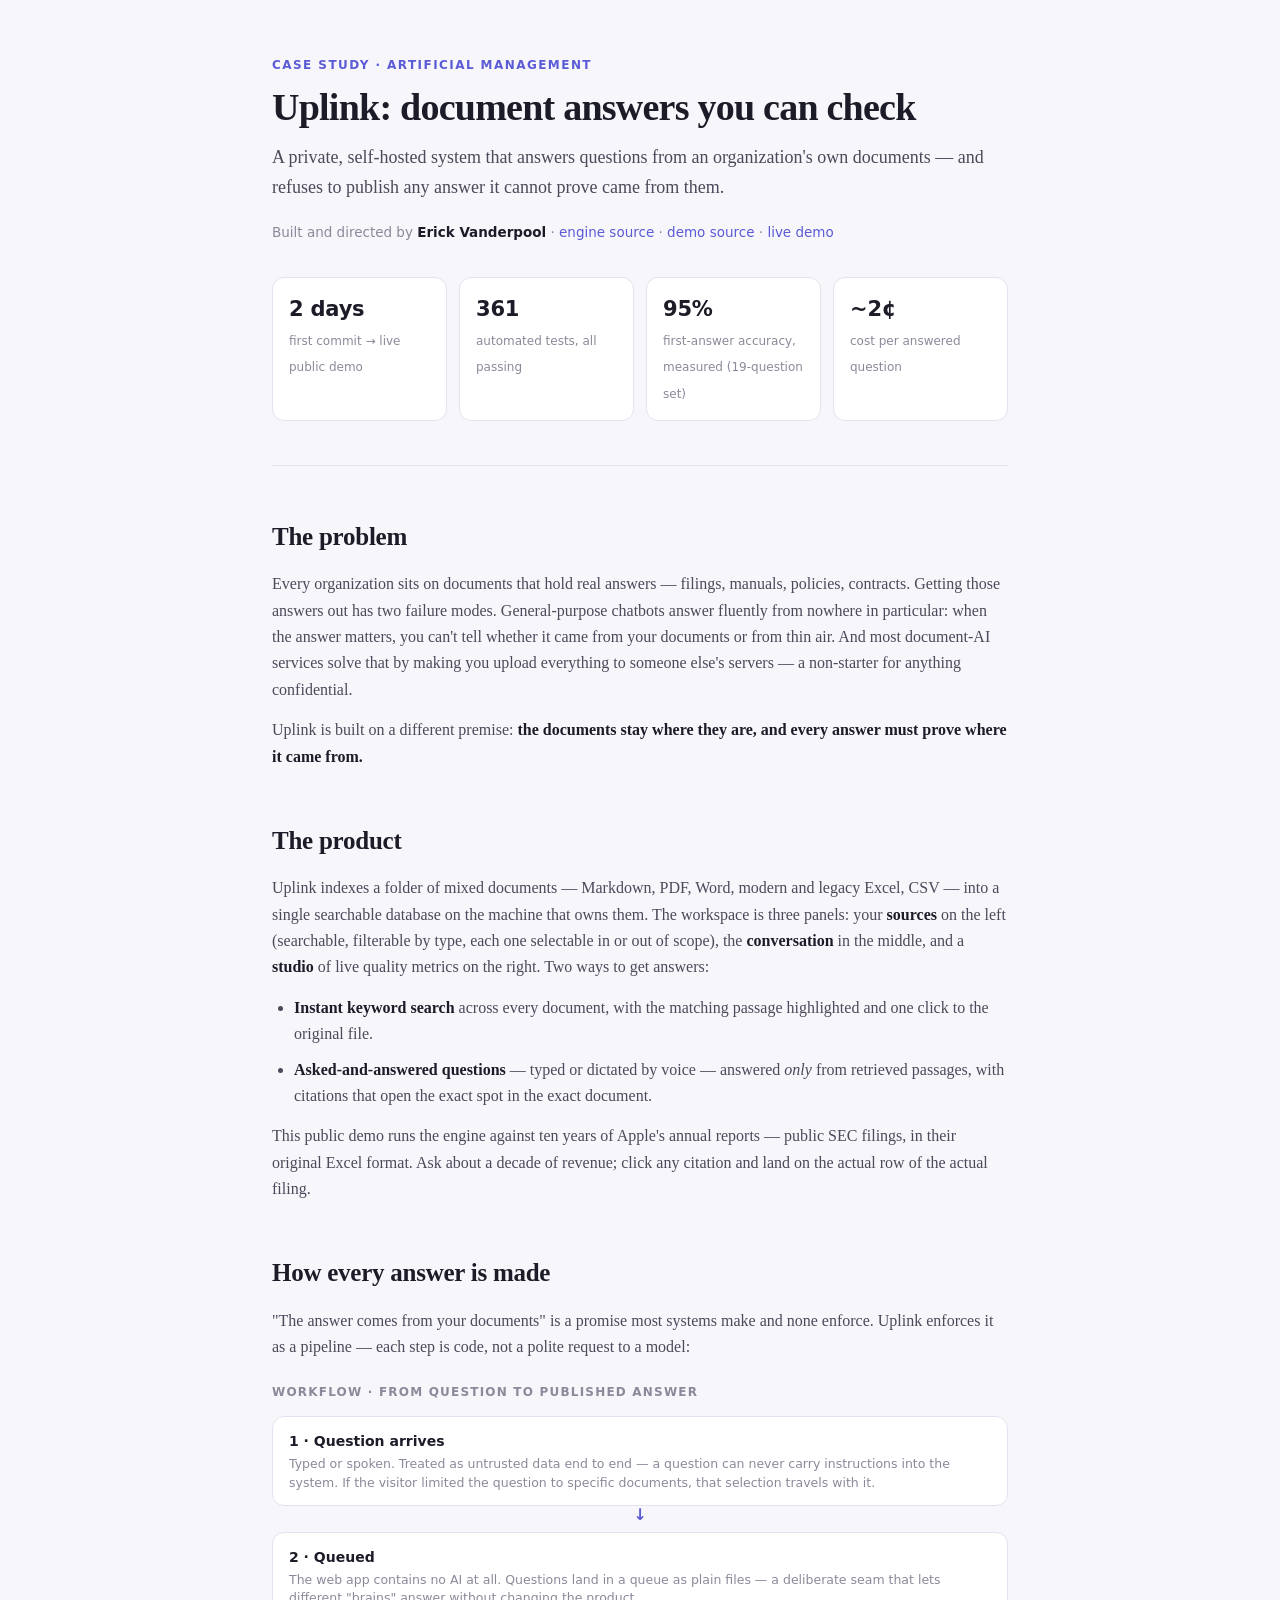
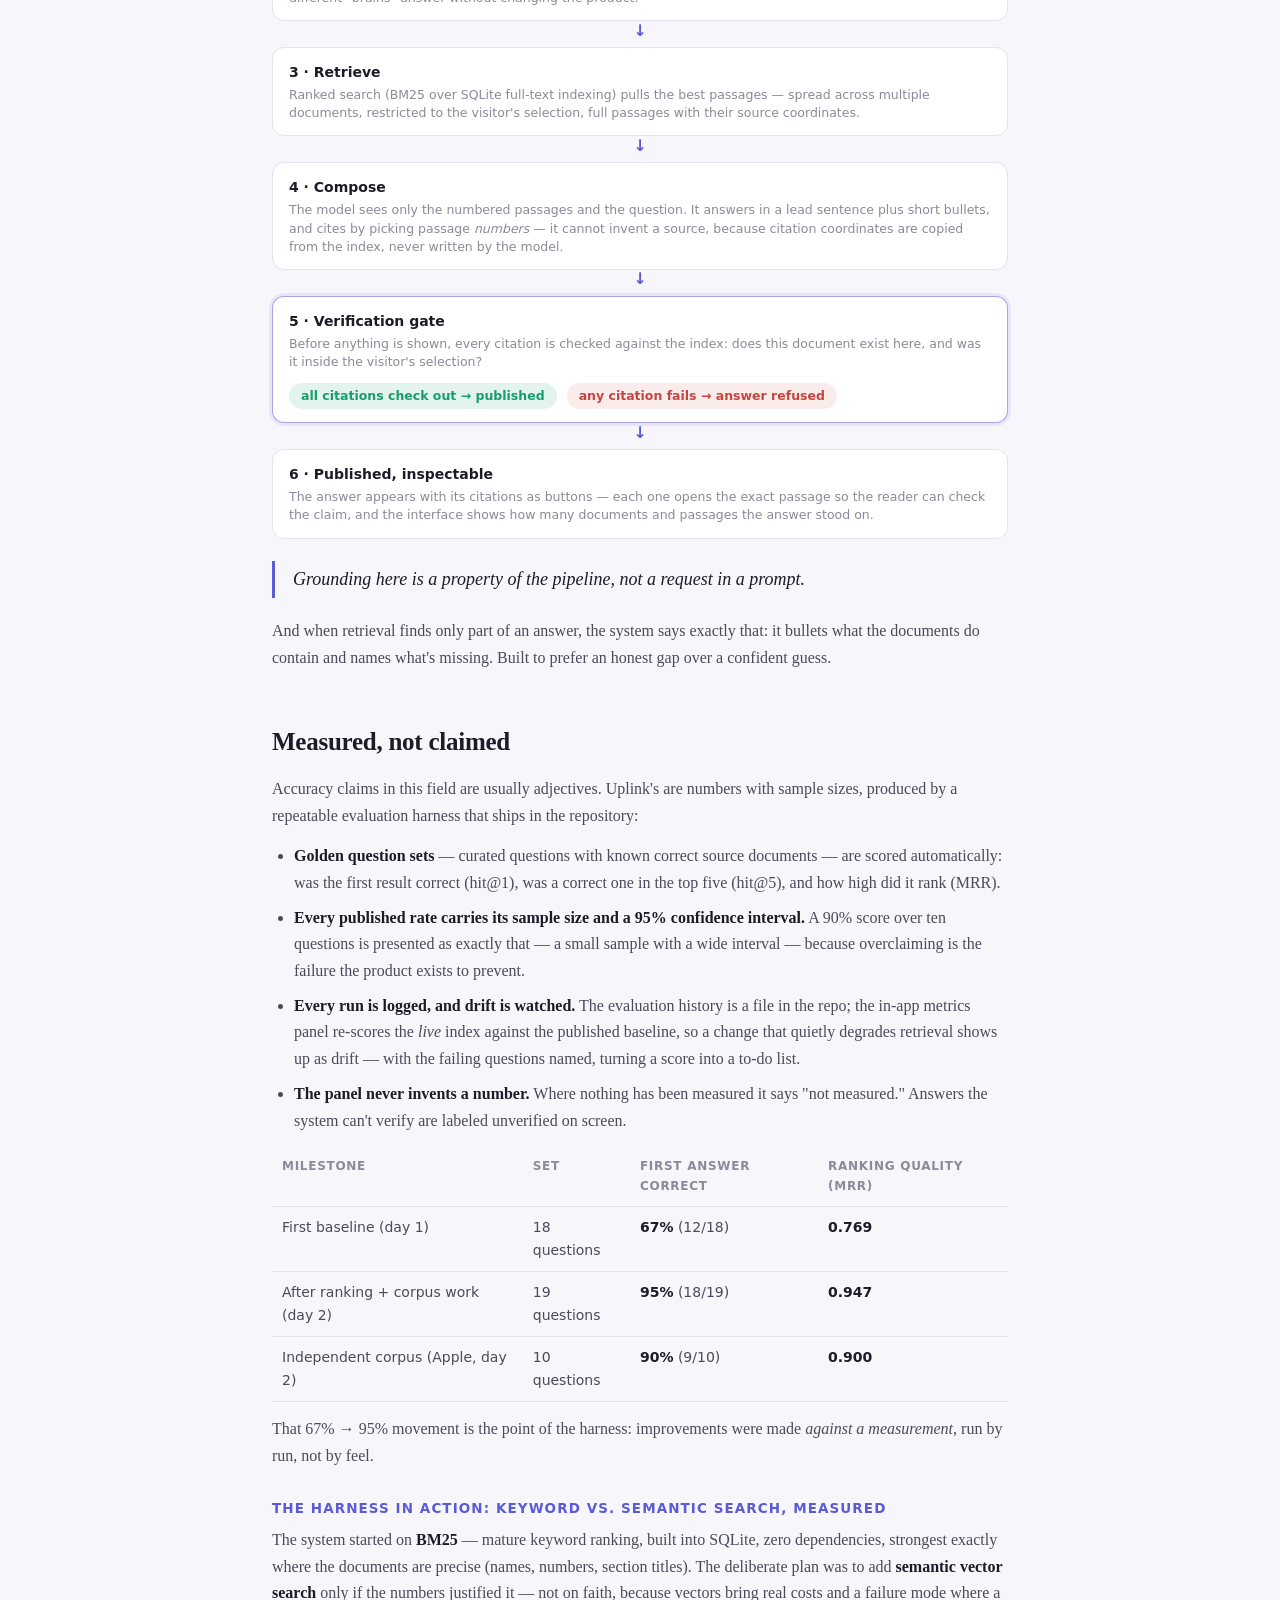
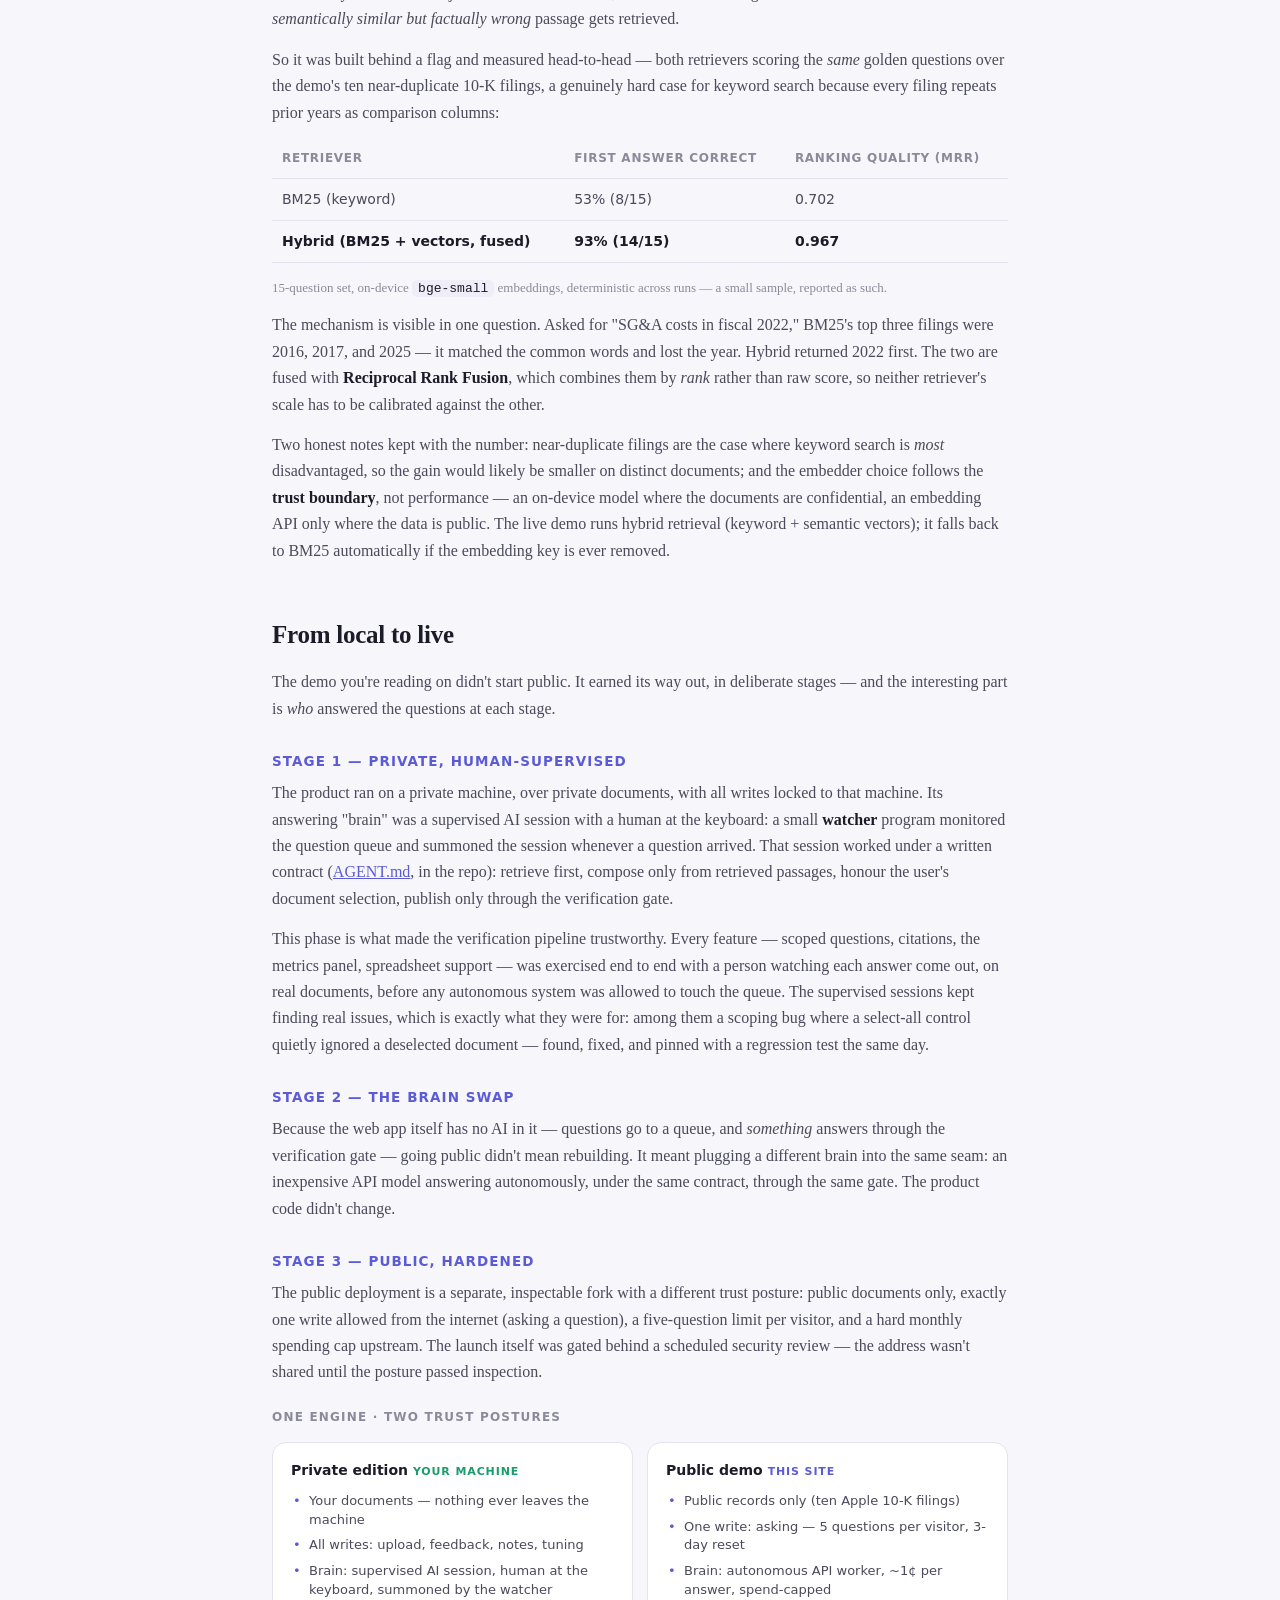
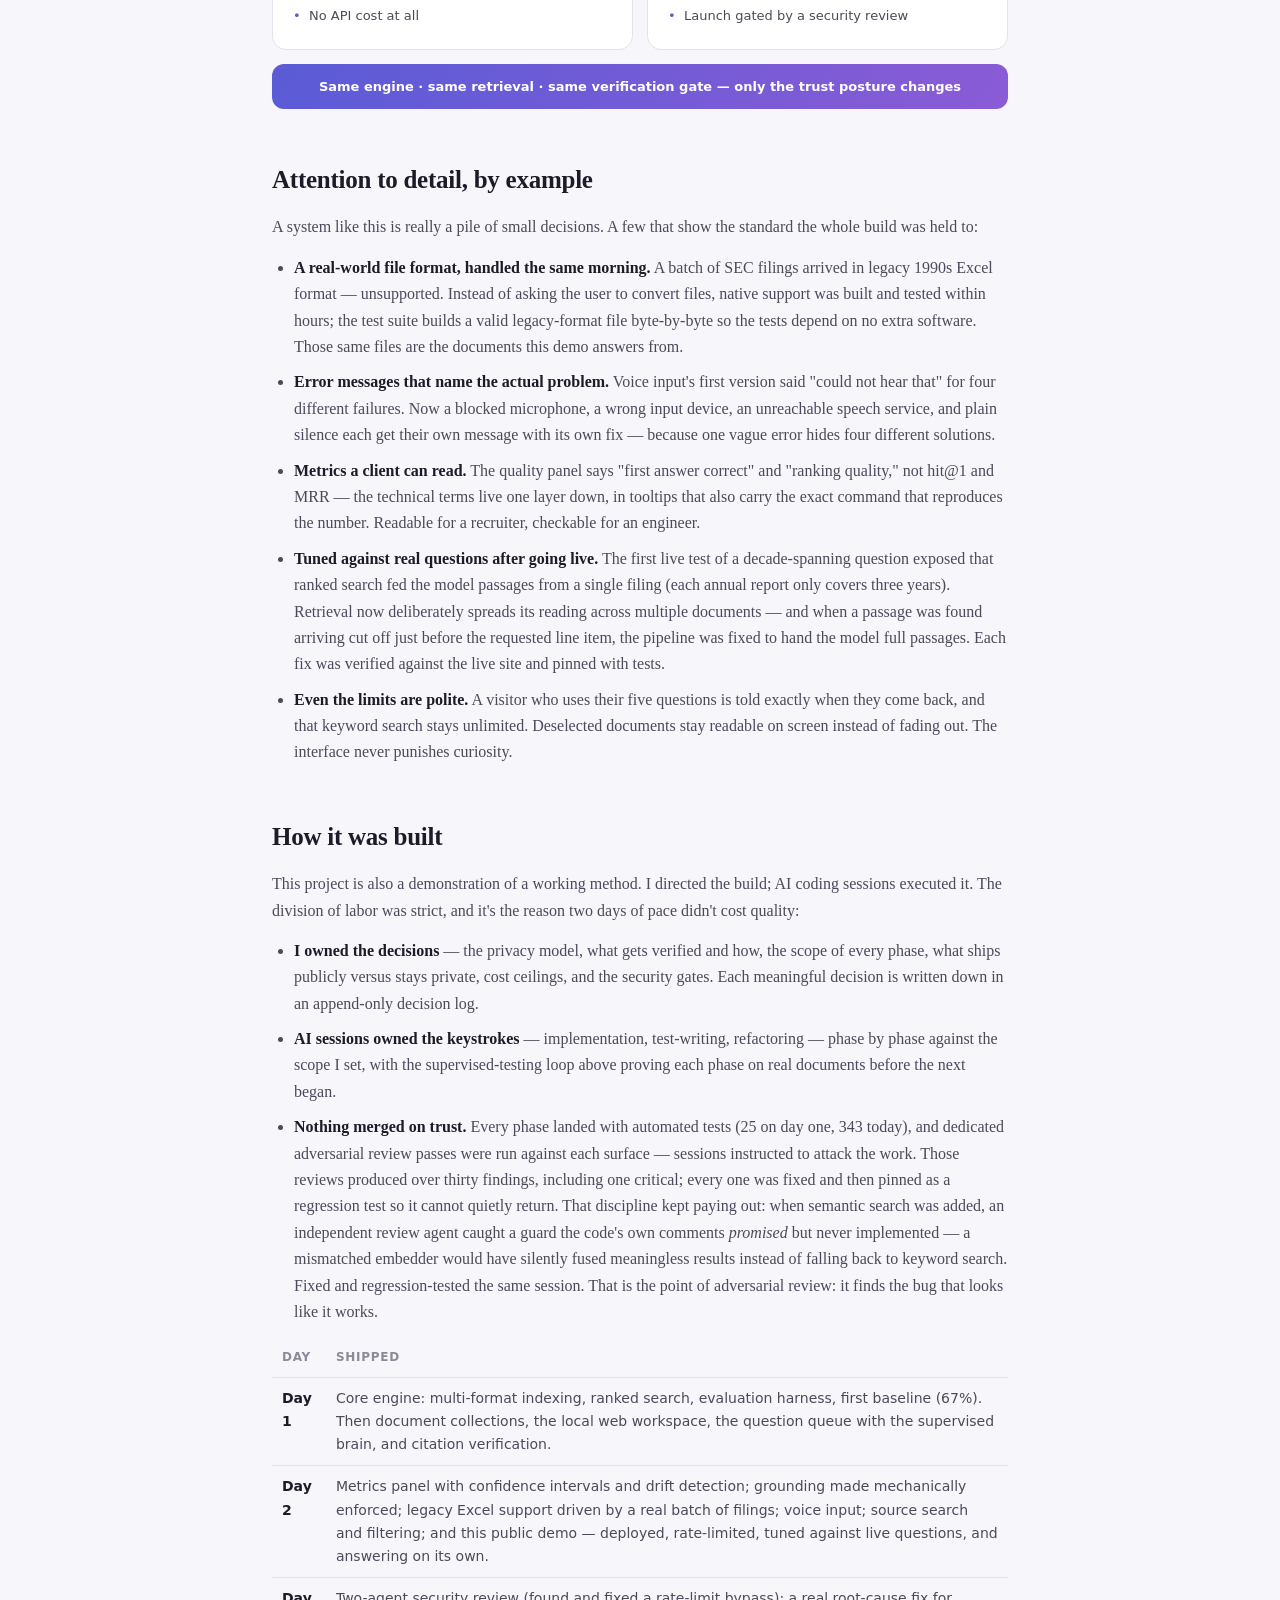
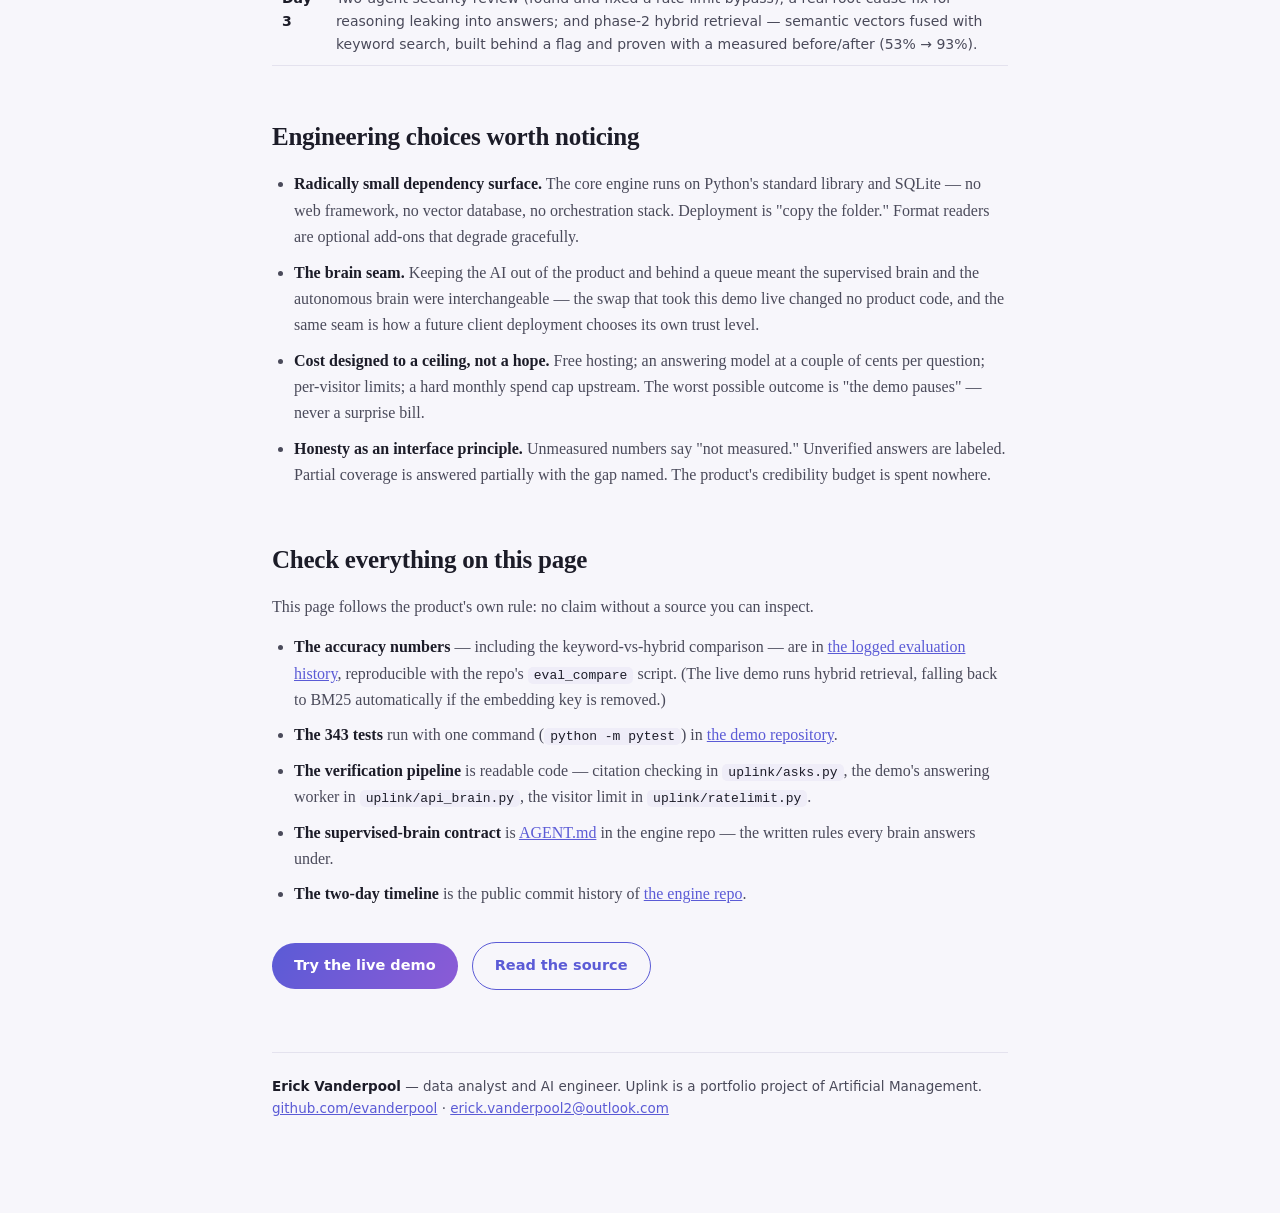
==== commit 15a55249: "Case study: the live demo now runs hybrid OpenAI key added; the deploy built 728 vectors and /api/st" ====
--- a/uplink/static/case-study.html
+++ b/uplink/static/case-study.html
@@ -259,8 +259,8 @@
 be smaller on distinct documents; and the embedder choice follows the
 <strong>trust boundary</strong>, not performance — an on-device model where
 the documents are confidential, an embedding API only where the data is
-public. The live demo runs BM25 by default and switches to hybrid when an
-embedding key is configured.</p>
+public. The live demo runs hybrid retrieval (keyword + semantic vectors);
+it falls back to BM25 automatically if the embedding key is ever removed.</p>
 
 <h2>From local to live</h2>
 <p>The demo you're reading on didn't start public. It earned its way out, in
@@ -432,8 +432,8 @@
   comparison — are in
   <a href="https://github.com/evanderpool/uplink-demo/blob/main/fixtures/eval-history.jsonl">the
   logged evaluation history</a>, reproducible with the repo's
-  <code>eval_compare</code> script. (The live demo runs BM25 by default and
-  switches to hybrid when an embedding key is configured.)</li>
+  <code>eval_compare</code> script. (The live demo runs hybrid retrieval,
+  falling back to BM25 automatically if the embedding key is removed.)</li>
   <li><strong>The 343 tests</strong> run with one command
   (<code>python -m pytest</code>) in
   <a href="https://github.com/evanderpool/uplink-demo">the demo repository</a>.</li>
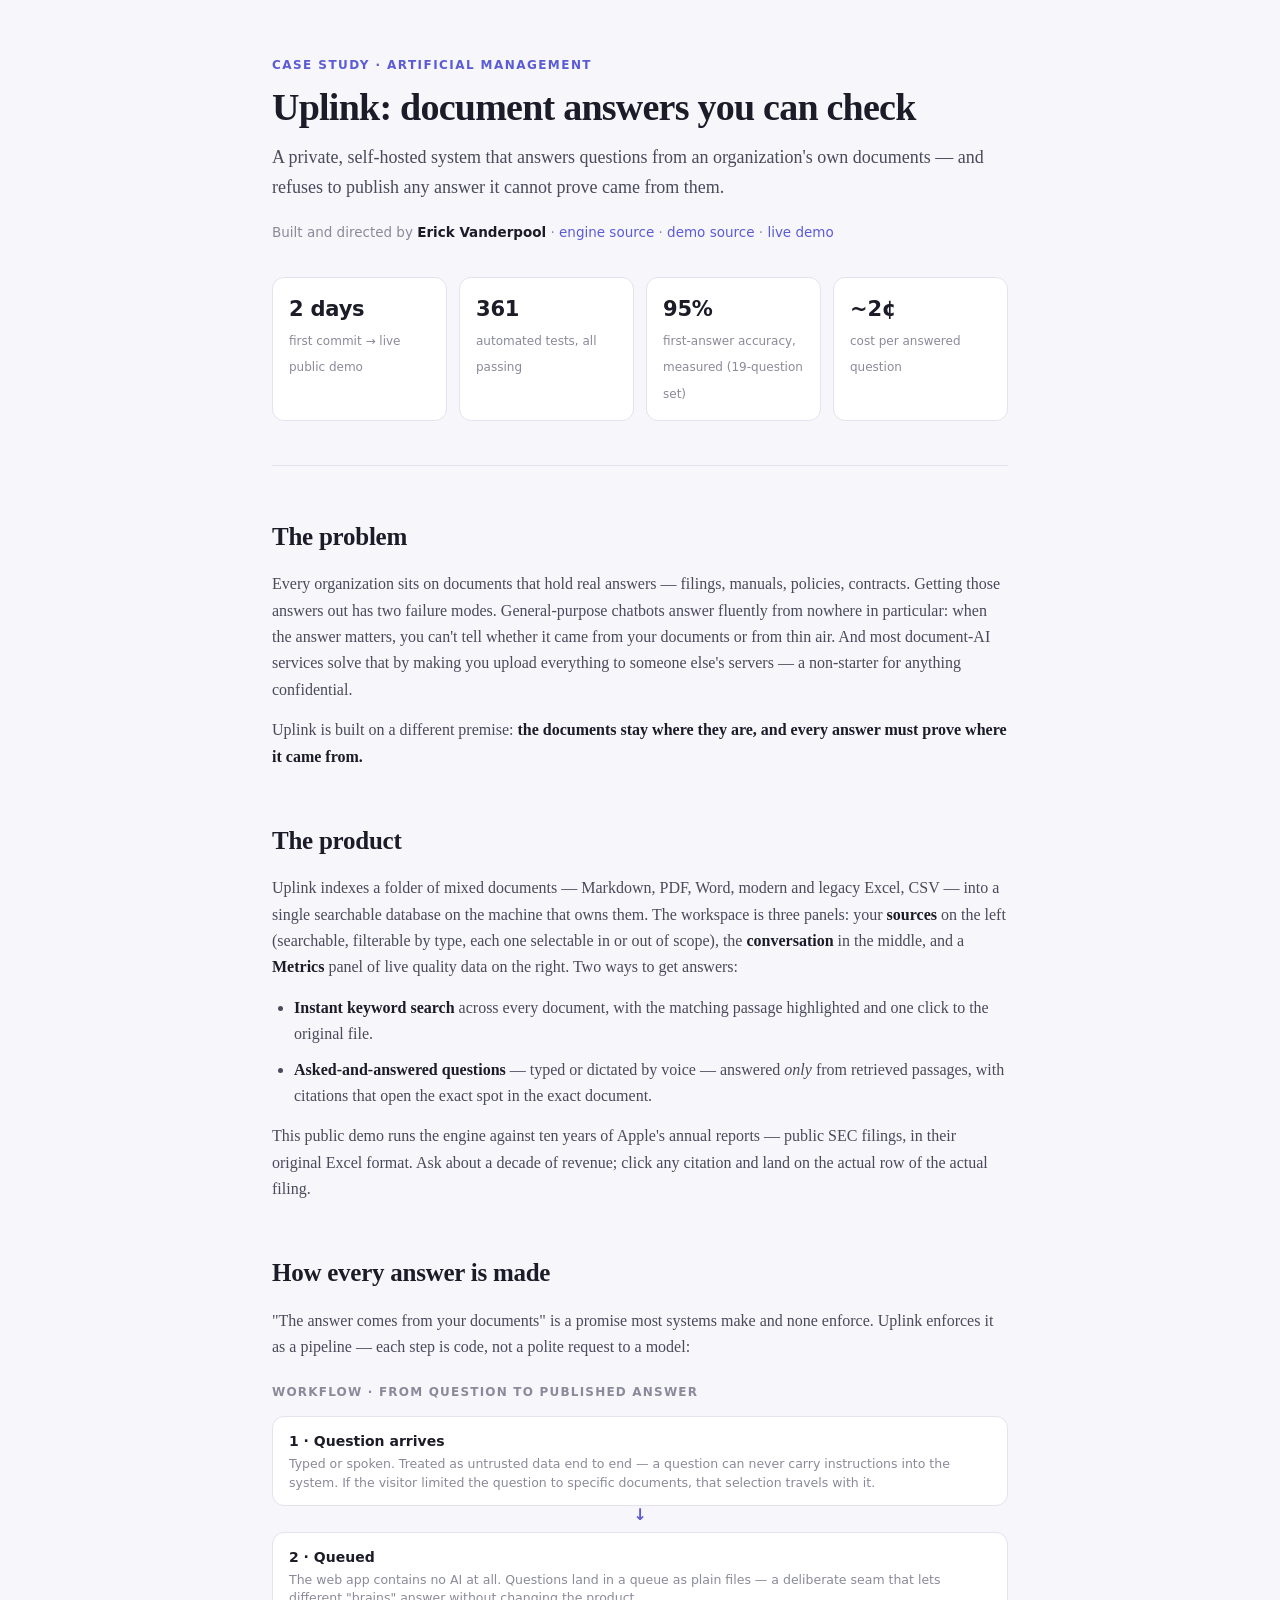
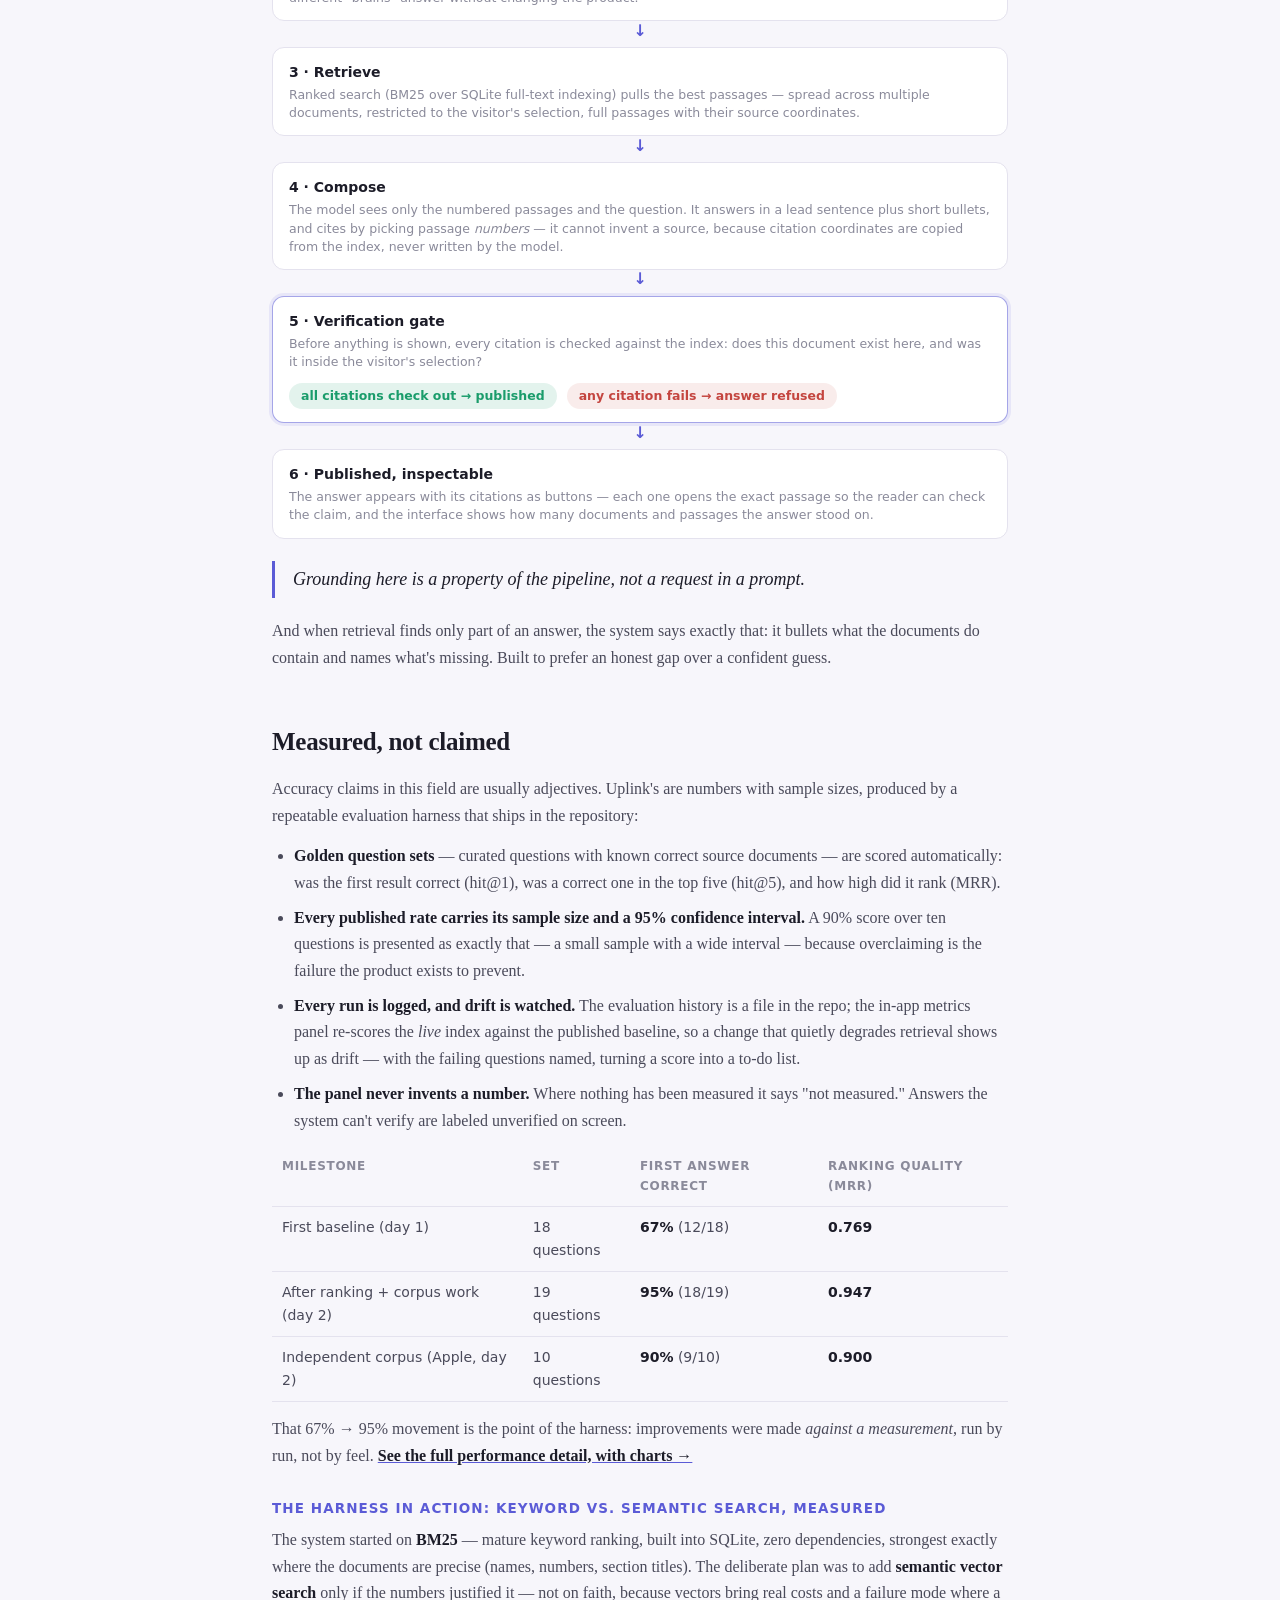
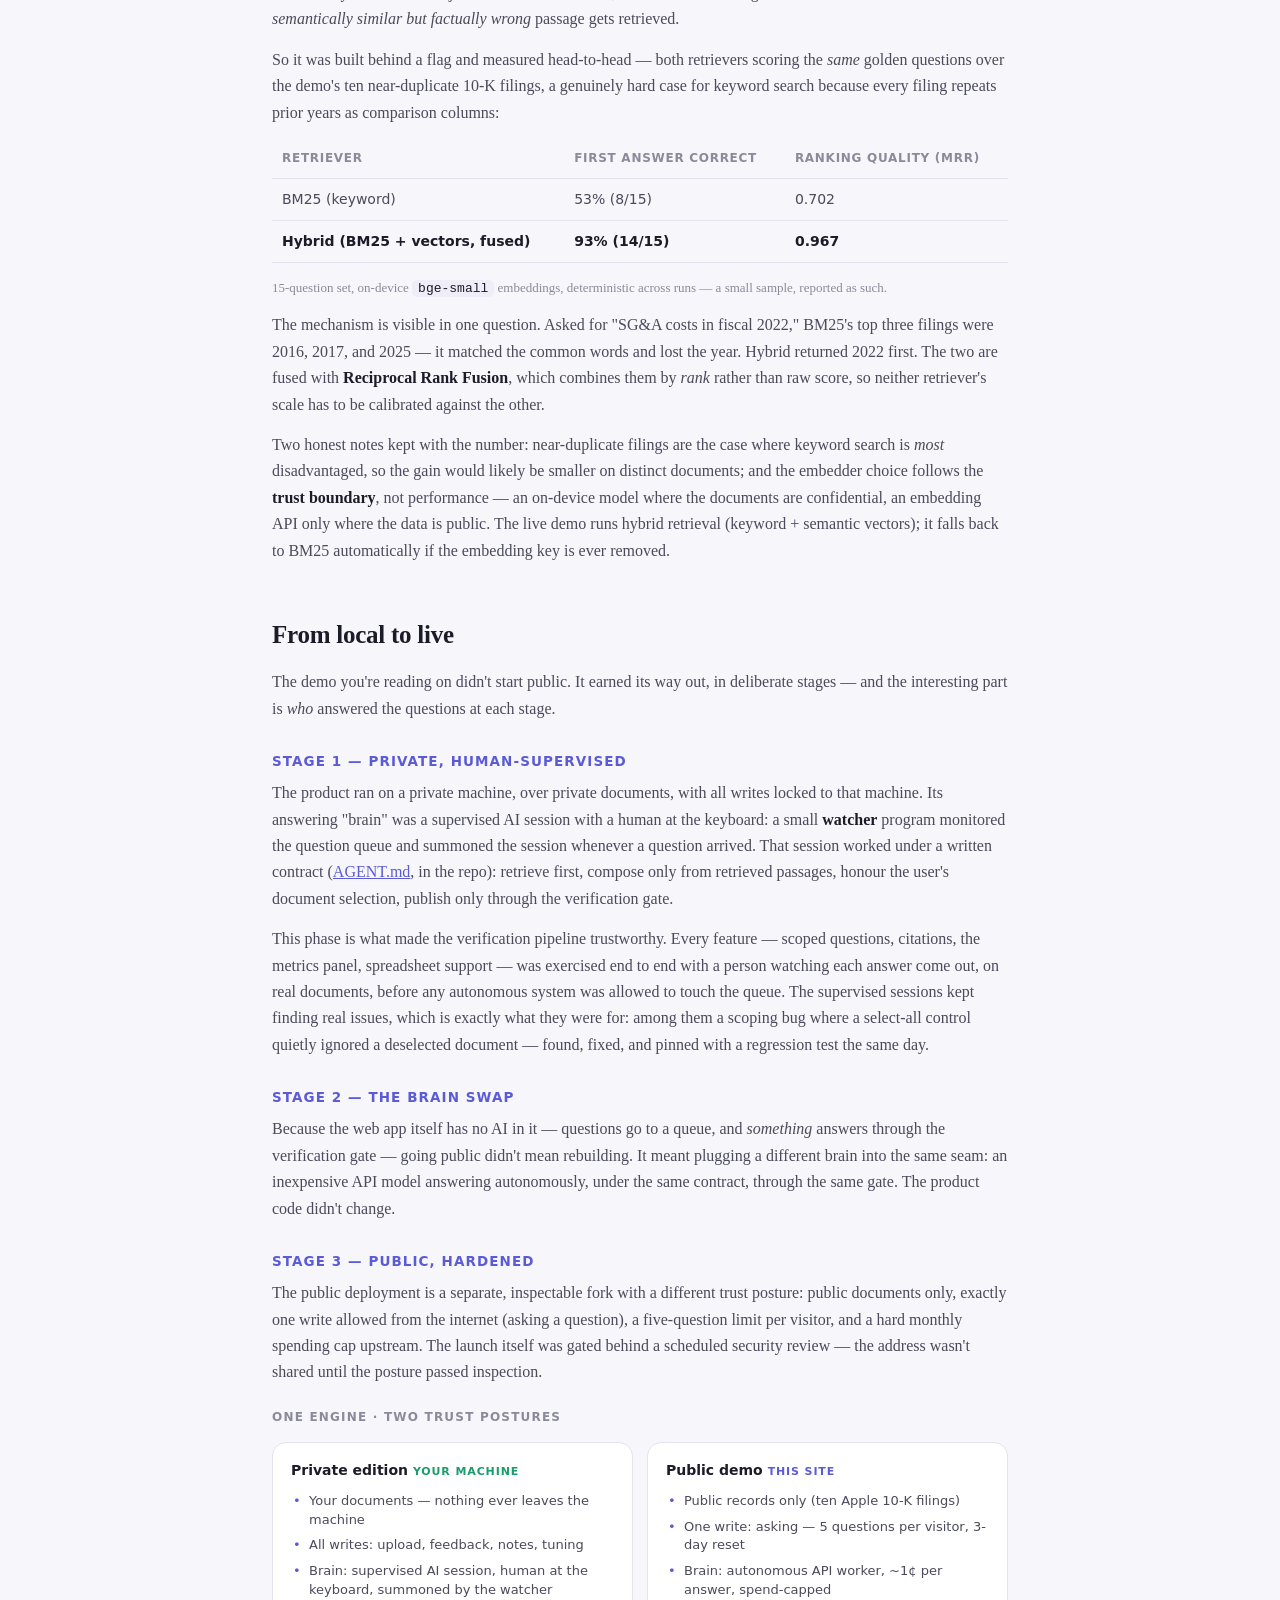
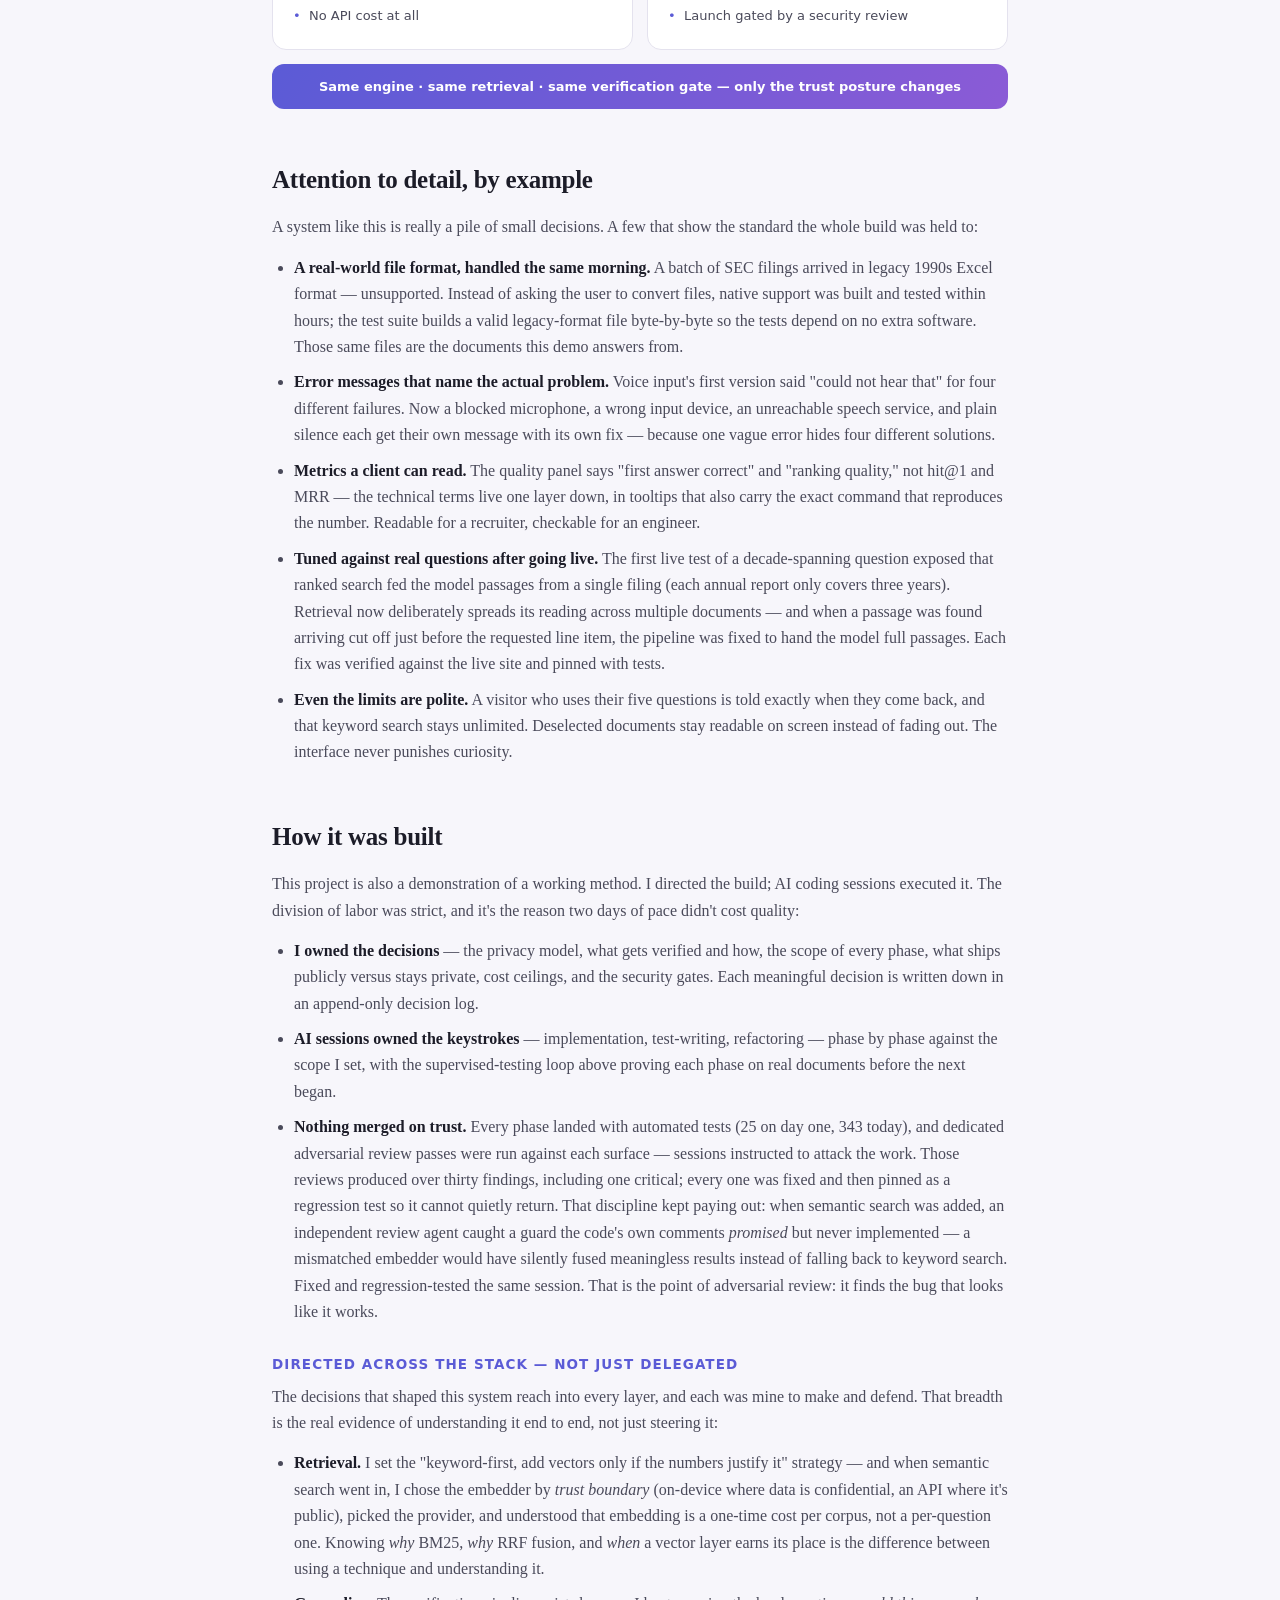
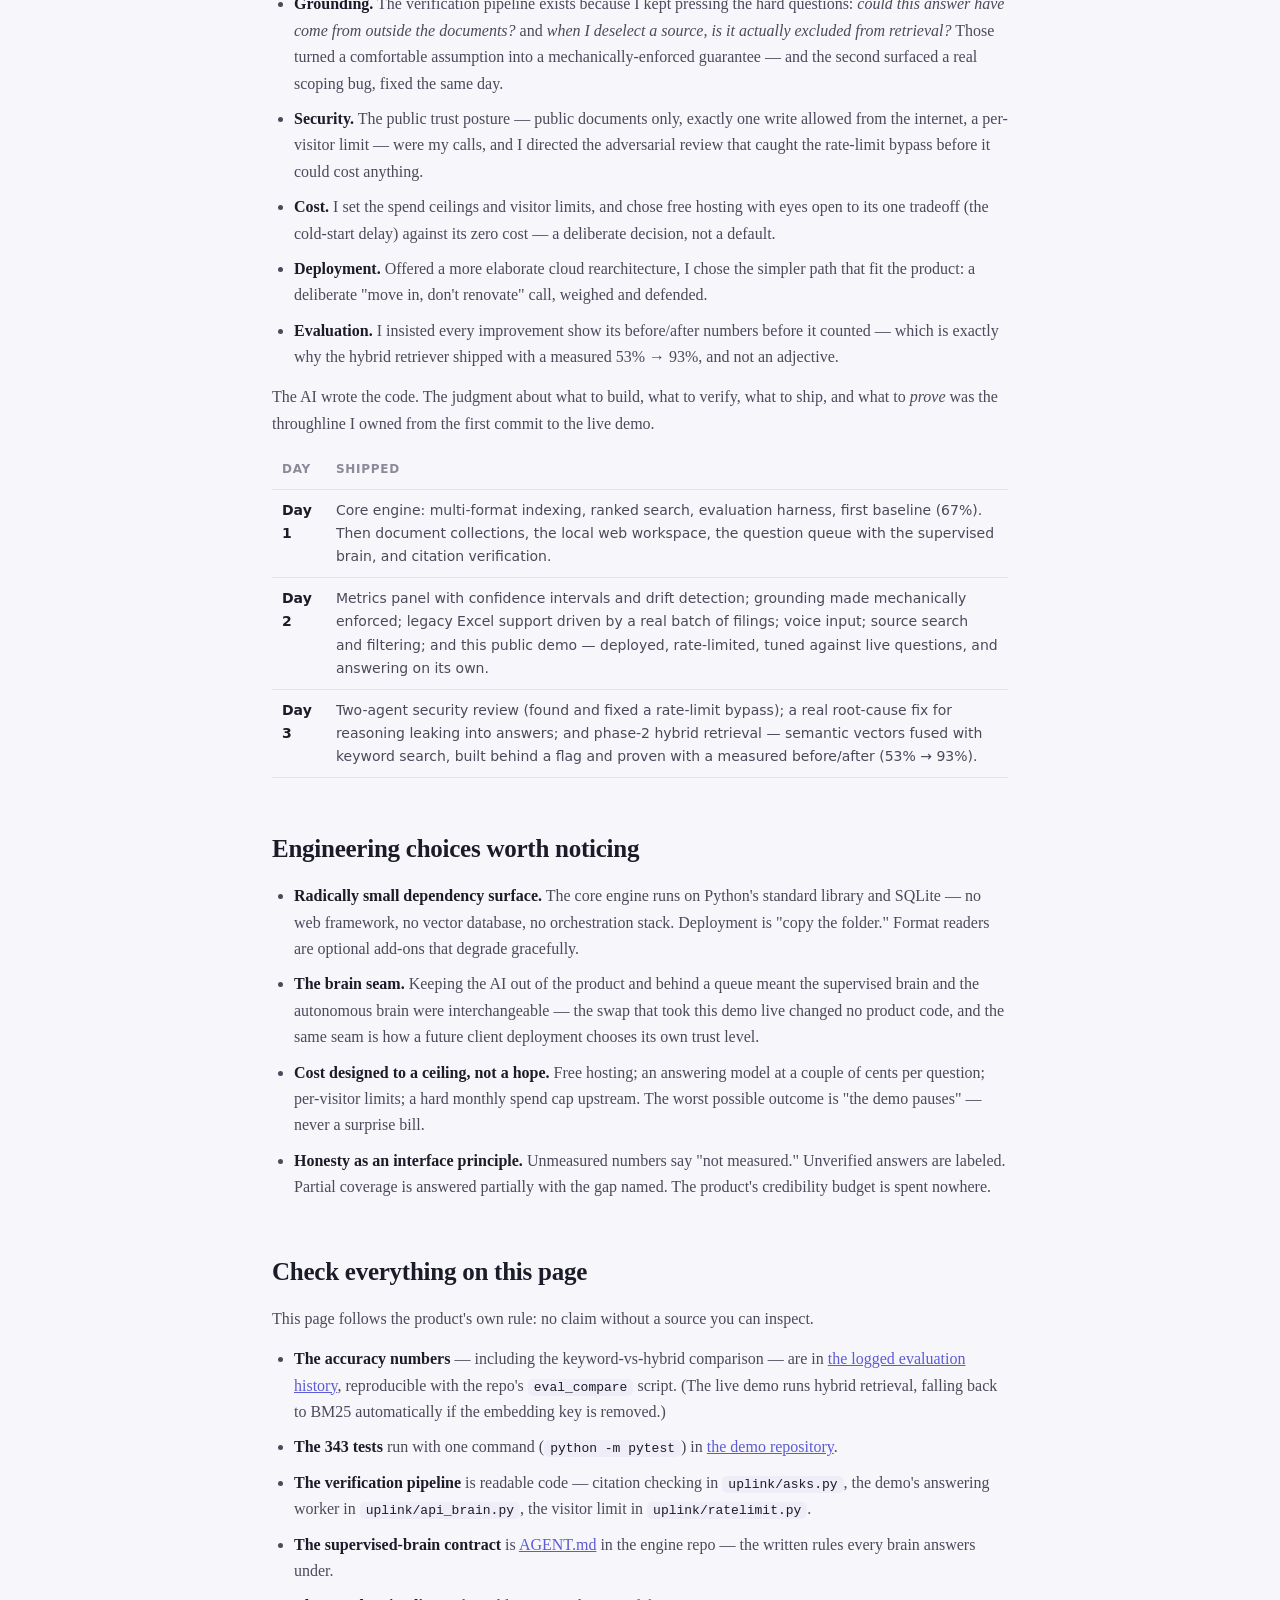
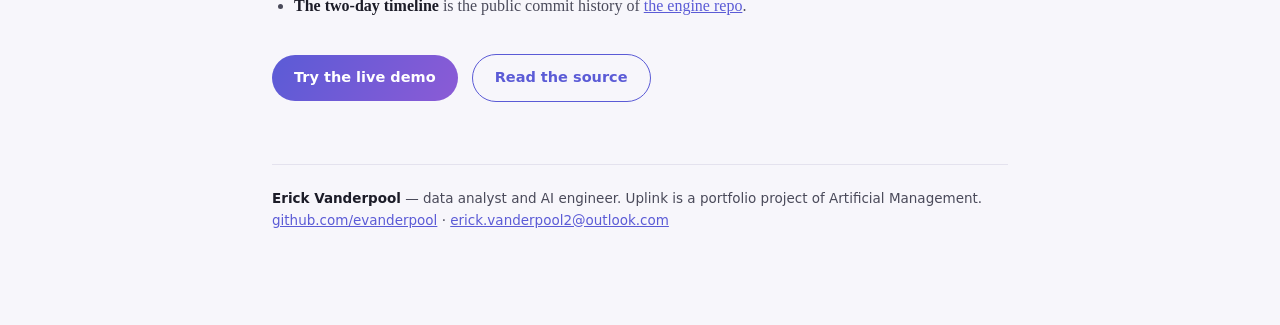
==== commit 8e4fef0a: "Case study: operator role + cross-stack understanding; Metrics rename; performance sub-page with vis" ====
--- a/uplink/static/case-study.html
+++ b/uplink/static/case-study.html
@@ -138,7 +138,7 @@
 owns them. The workspace is three panels: your <strong>sources</strong> on
 the left (searchable, filterable by type, each one selectable in or out of
 scope), the <strong>conversation</strong> in the middle, and a
-<strong>studio</strong> of live quality metrics on the right. Two ways to get
+<strong>Metrics</strong> panel of live quality data on the right. Two ways to get
 answers:</p>
 <ul>
   <li><strong>Instant keyword search</strong> across every document, with the
@@ -227,7 +227,9 @@
   <tr><td>Independent corpus (Apple, day 2)</td><td>10 questions</td><td><b>90%</b> (9/10)</td><td><b>0.900</b></td></tr>
 </table>
 <p>That 67% → 95% movement is the point of the harness: improvements were
-made <em>against a measurement</em>, run by run, not by feel.</p>
+made <em>against a measurement</em>, run by run, not by feel.
+<a href="/performance"><strong>See the full performance detail, with charts
+→</strong></a></p>
 
 <h3>The harness in action: keyword vs. semantic search, measured</h3>
 <p>The system started on <strong>BM25</strong> — mature keyword ranking,
@@ -385,6 +387,43 @@
   keyword search. Fixed and regression-tested the same session. That is the
   point of adversarial review: it finds the bug that looks like it works.</li>
 </ul>
+
+<h3>Directed across the stack — not just delegated</h3>
+<p>The decisions that shaped this system reach into every layer, and each was
+mine to make and defend. That breadth is the real evidence of understanding
+it end to end, not just steering it:</p>
+<ul>
+  <li><strong>Retrieval.</strong> I set the "keyword-first, add vectors only
+  if the numbers justify it" strategy — and when semantic search went in, I
+  chose the embedder by <em>trust boundary</em> (on-device where data is
+  confidential, an API where it's public), picked the provider, and understood
+  that embedding is a one-time cost per corpus, not a per-question one. Knowing
+  <em>why</em> BM25, <em>why</em> RRF fusion, and <em>when</em> a vector layer
+  earns its place is the difference between using a technique and understanding
+  it.</li>
+  <li><strong>Grounding.</strong> The verification pipeline exists because I
+  kept pressing the hard questions: <em>could this answer have come from
+  outside the documents?</em> and <em>when I deselect a source, is it actually
+  excluded from retrieval?</em> Those turned a comfortable assumption into a
+  mechanically-enforced guarantee — and the second surfaced a real scoping bug,
+  fixed the same day.</li>
+  <li><strong>Security.</strong> The public trust posture — public documents
+  only, exactly one write allowed from the internet, a per-visitor limit —
+  were my calls, and I directed the adversarial review that caught the
+  rate-limit bypass before it could cost anything.</li>
+  <li><strong>Cost.</strong> I set the spend ceilings and visitor limits, and
+  chose free hosting with eyes open to its one tradeoff (the cold-start delay)
+  against its zero cost — a deliberate decision, not a default.</li>
+  <li><strong>Deployment.</strong> Offered a more elaborate cloud
+  rearchitecture, I chose the simpler path that fit the product: a deliberate
+  "move in, don't renovate" call, weighed and defended.</li>
+  <li><strong>Evaluation.</strong> I insisted every improvement show its
+  before/after numbers before it counted — which is exactly why the hybrid
+  retriever shipped with a measured 53% → 93%, and not an adjective.</li>
+</ul>
+<p>The AI wrote the code. The judgment about what to build, what to verify,
+what to ship, and what to <em>prove</em> was the throughline I owned from the
+first commit to the live demo.</p>
 <table>
   <tr><th>Day</th><th>Shipped</th></tr>
   <tr><td><b>Day 1</b></td><td>Core engine: multi-format indexing, ranked
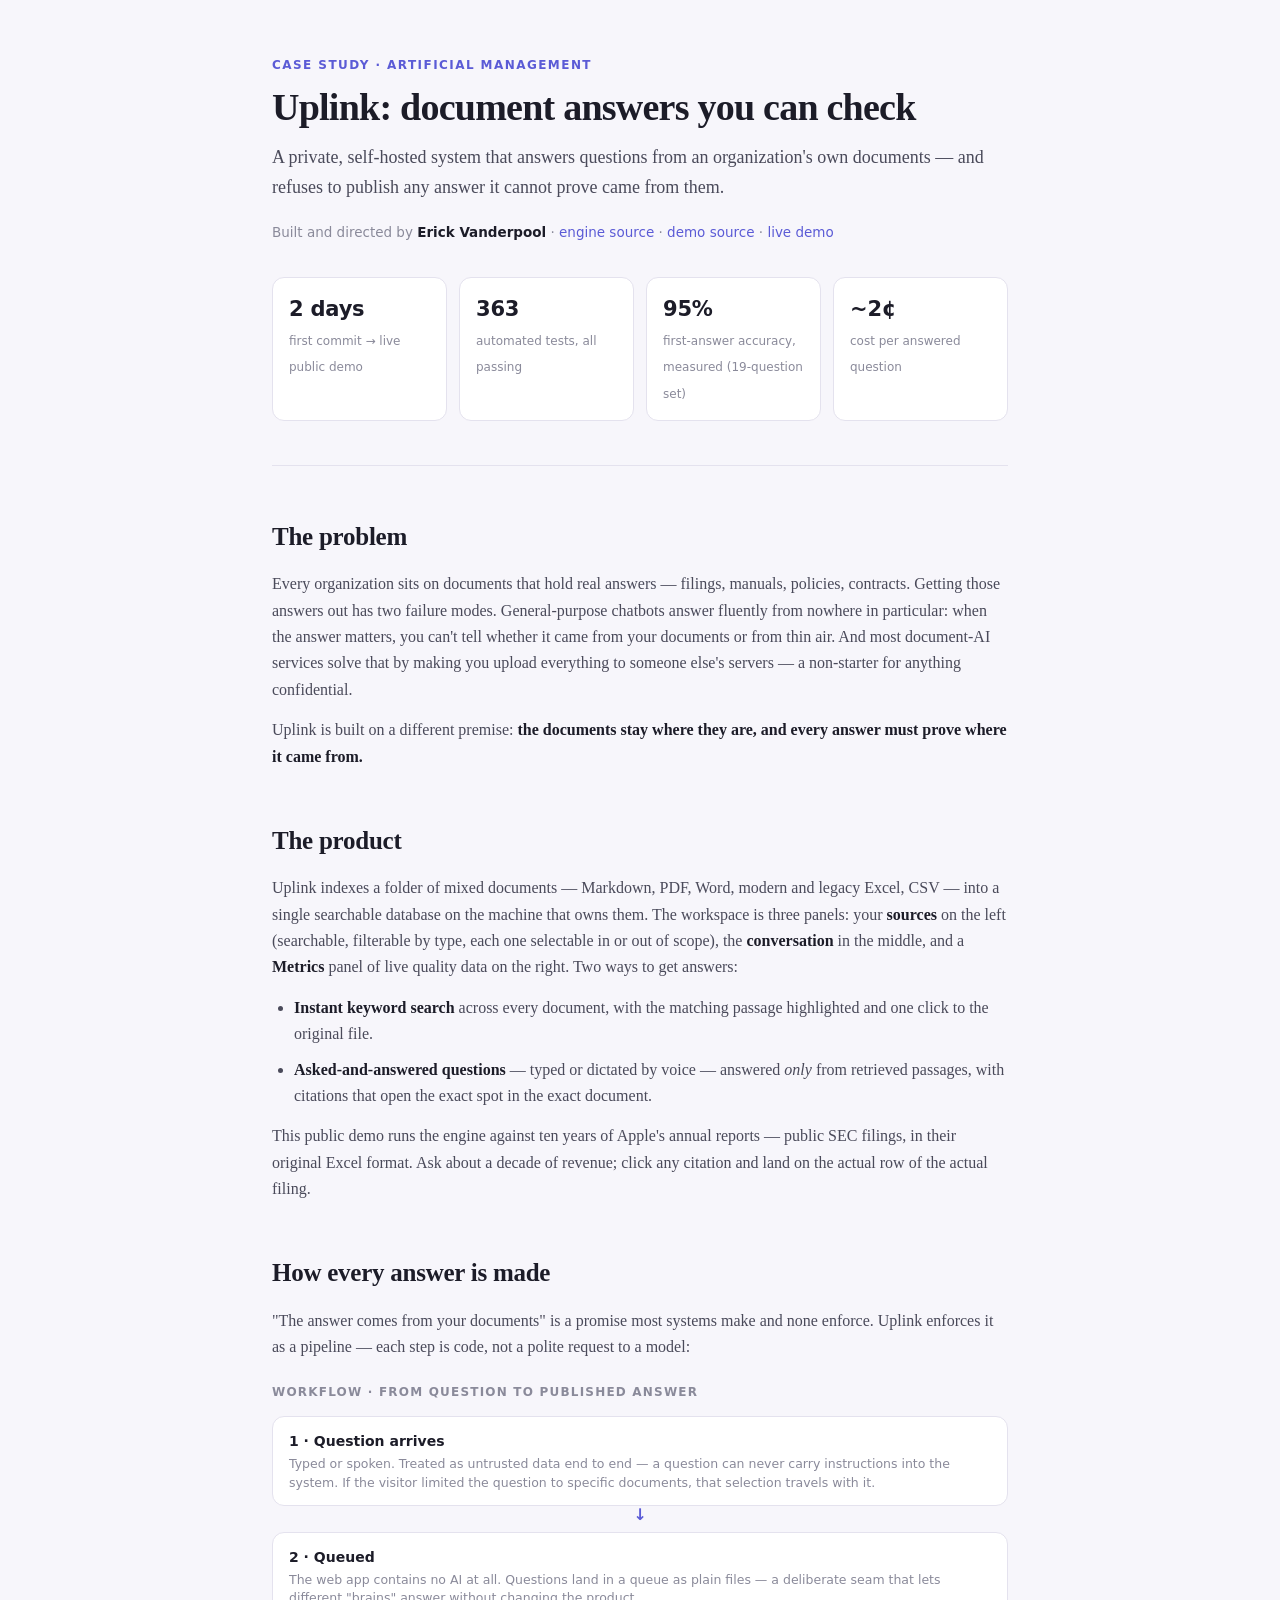
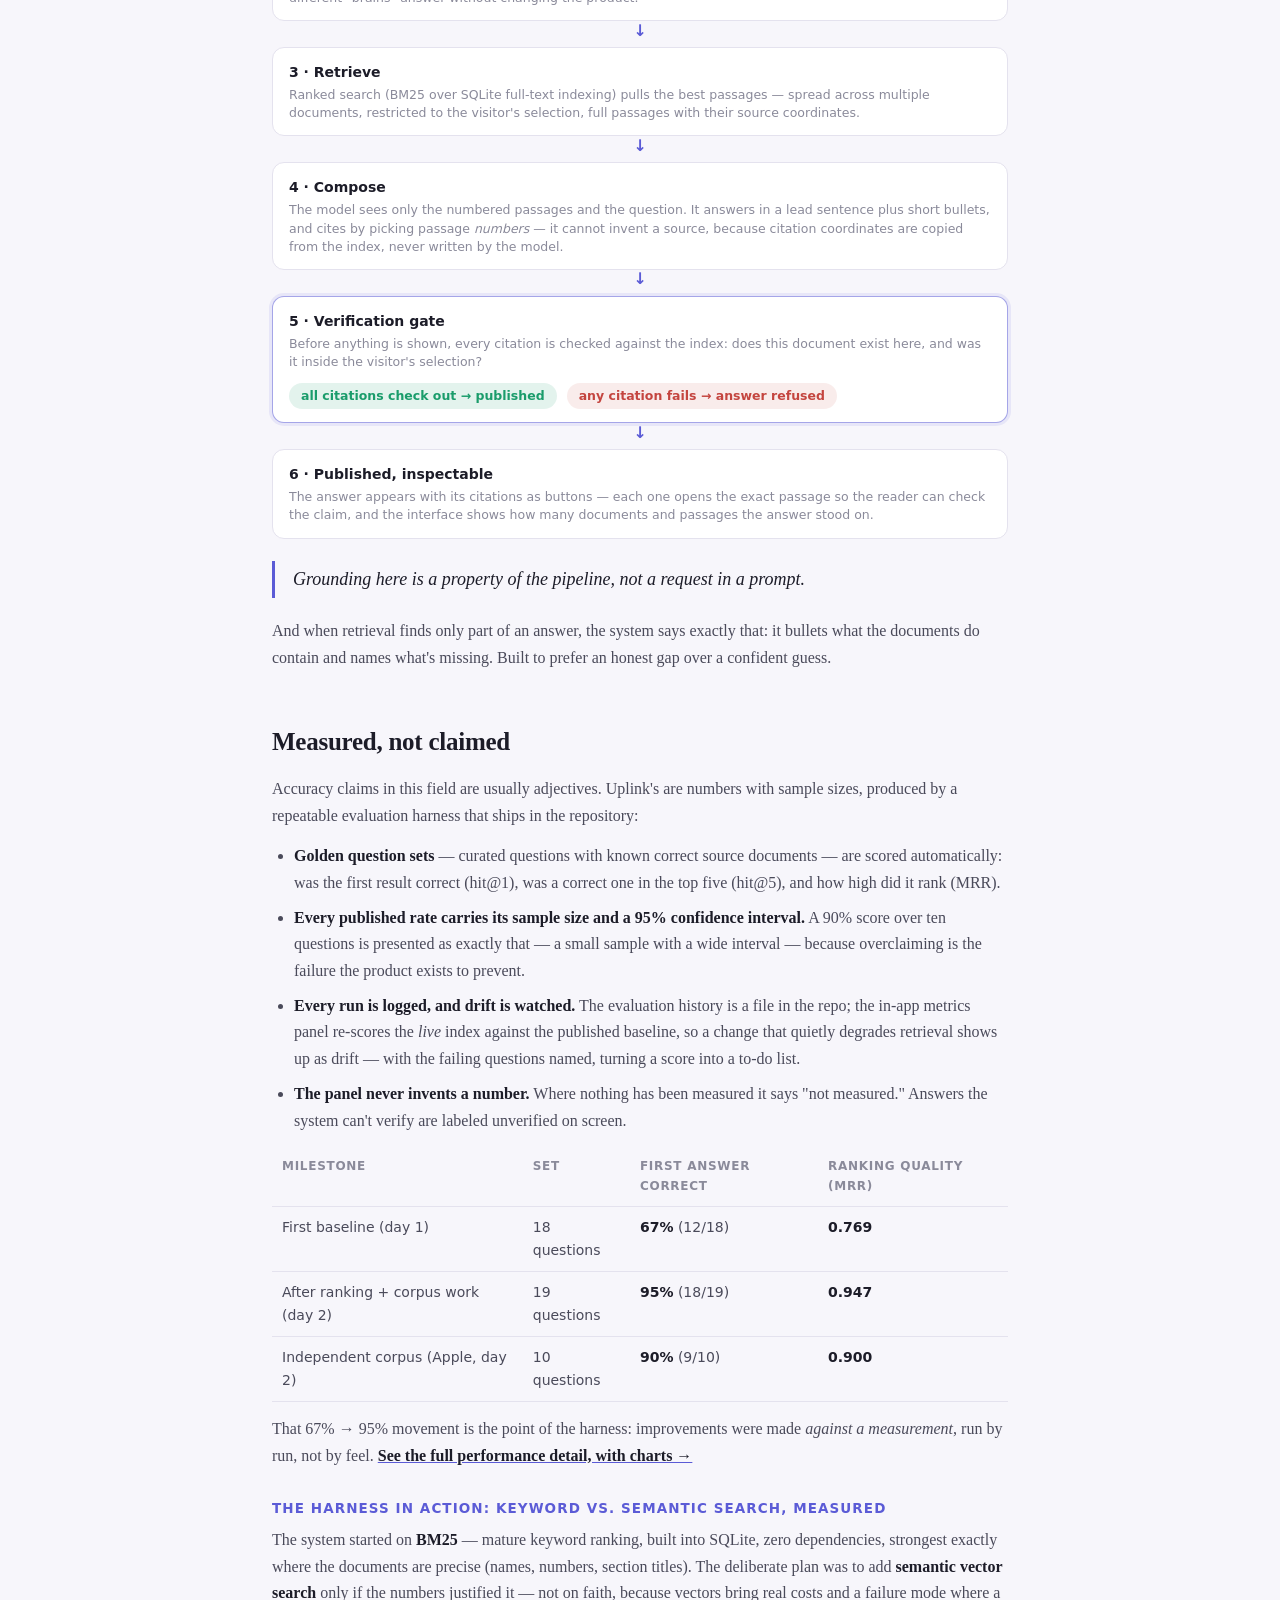
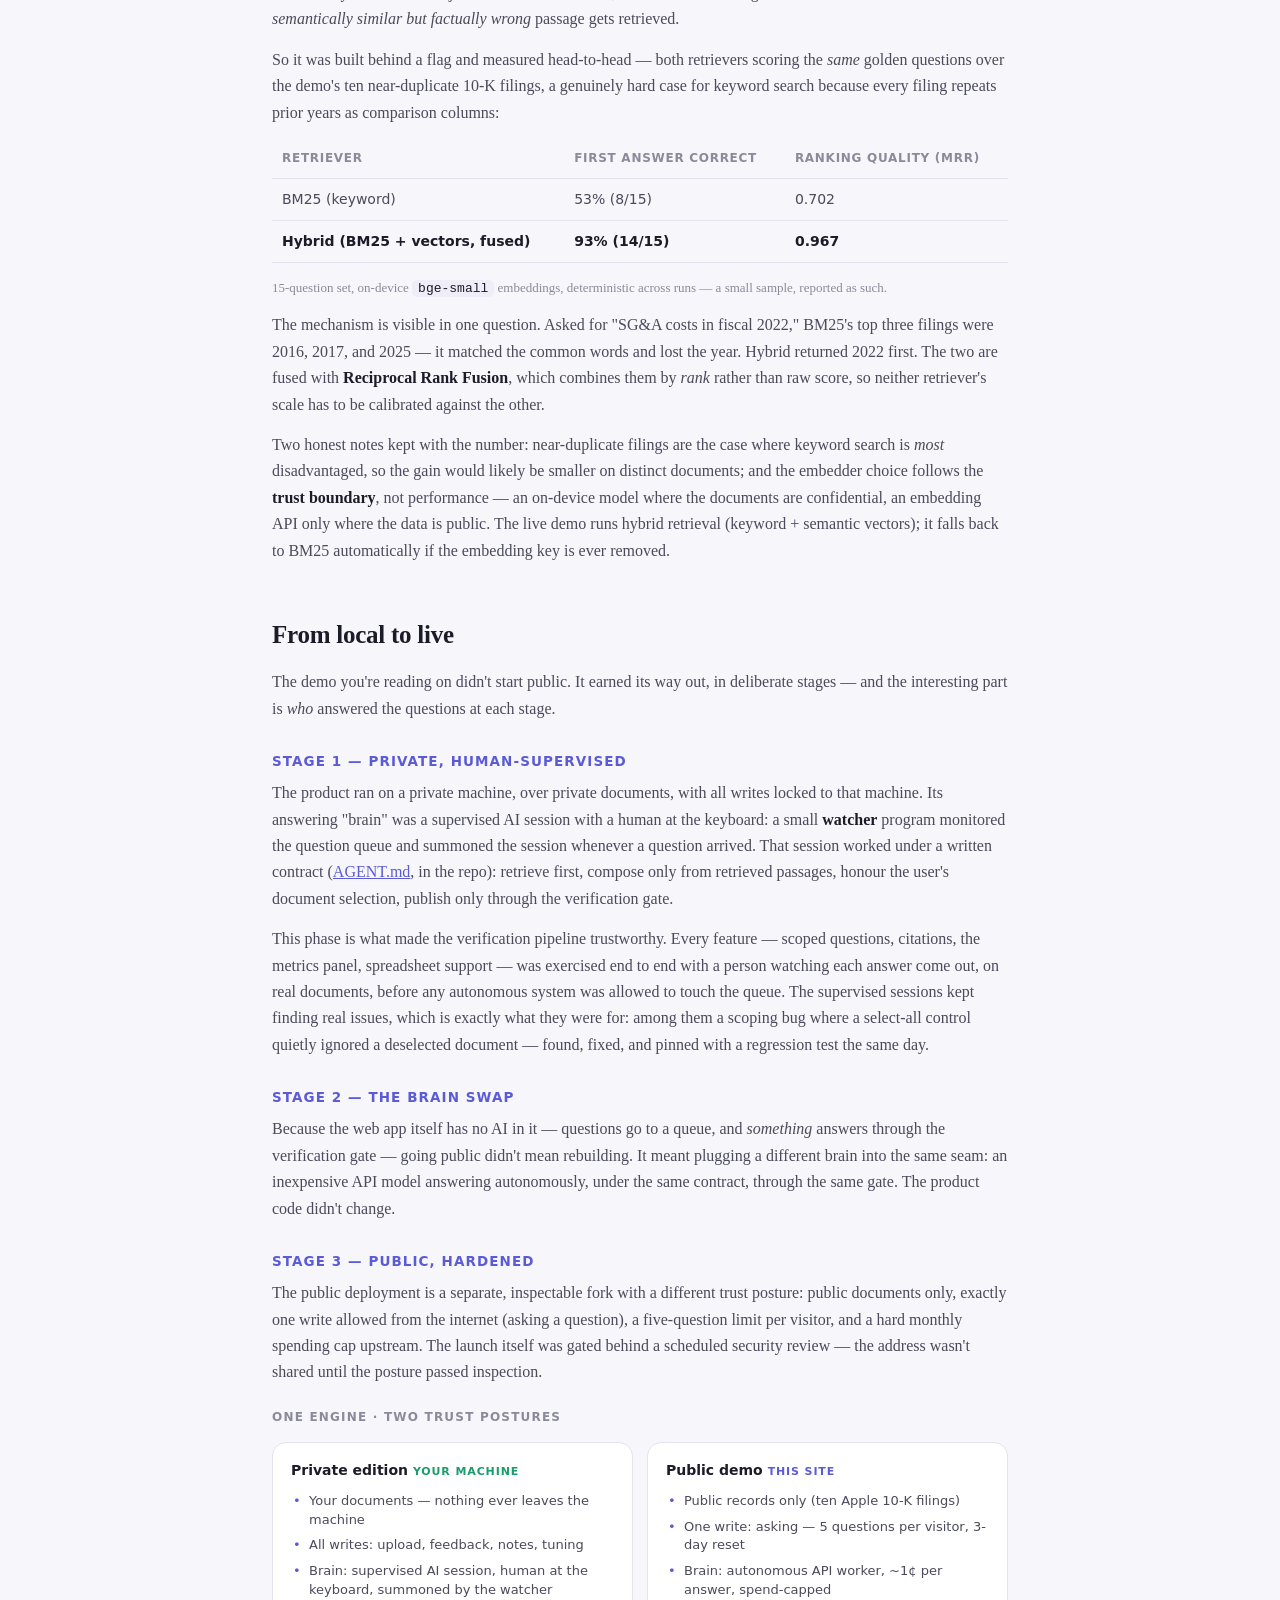
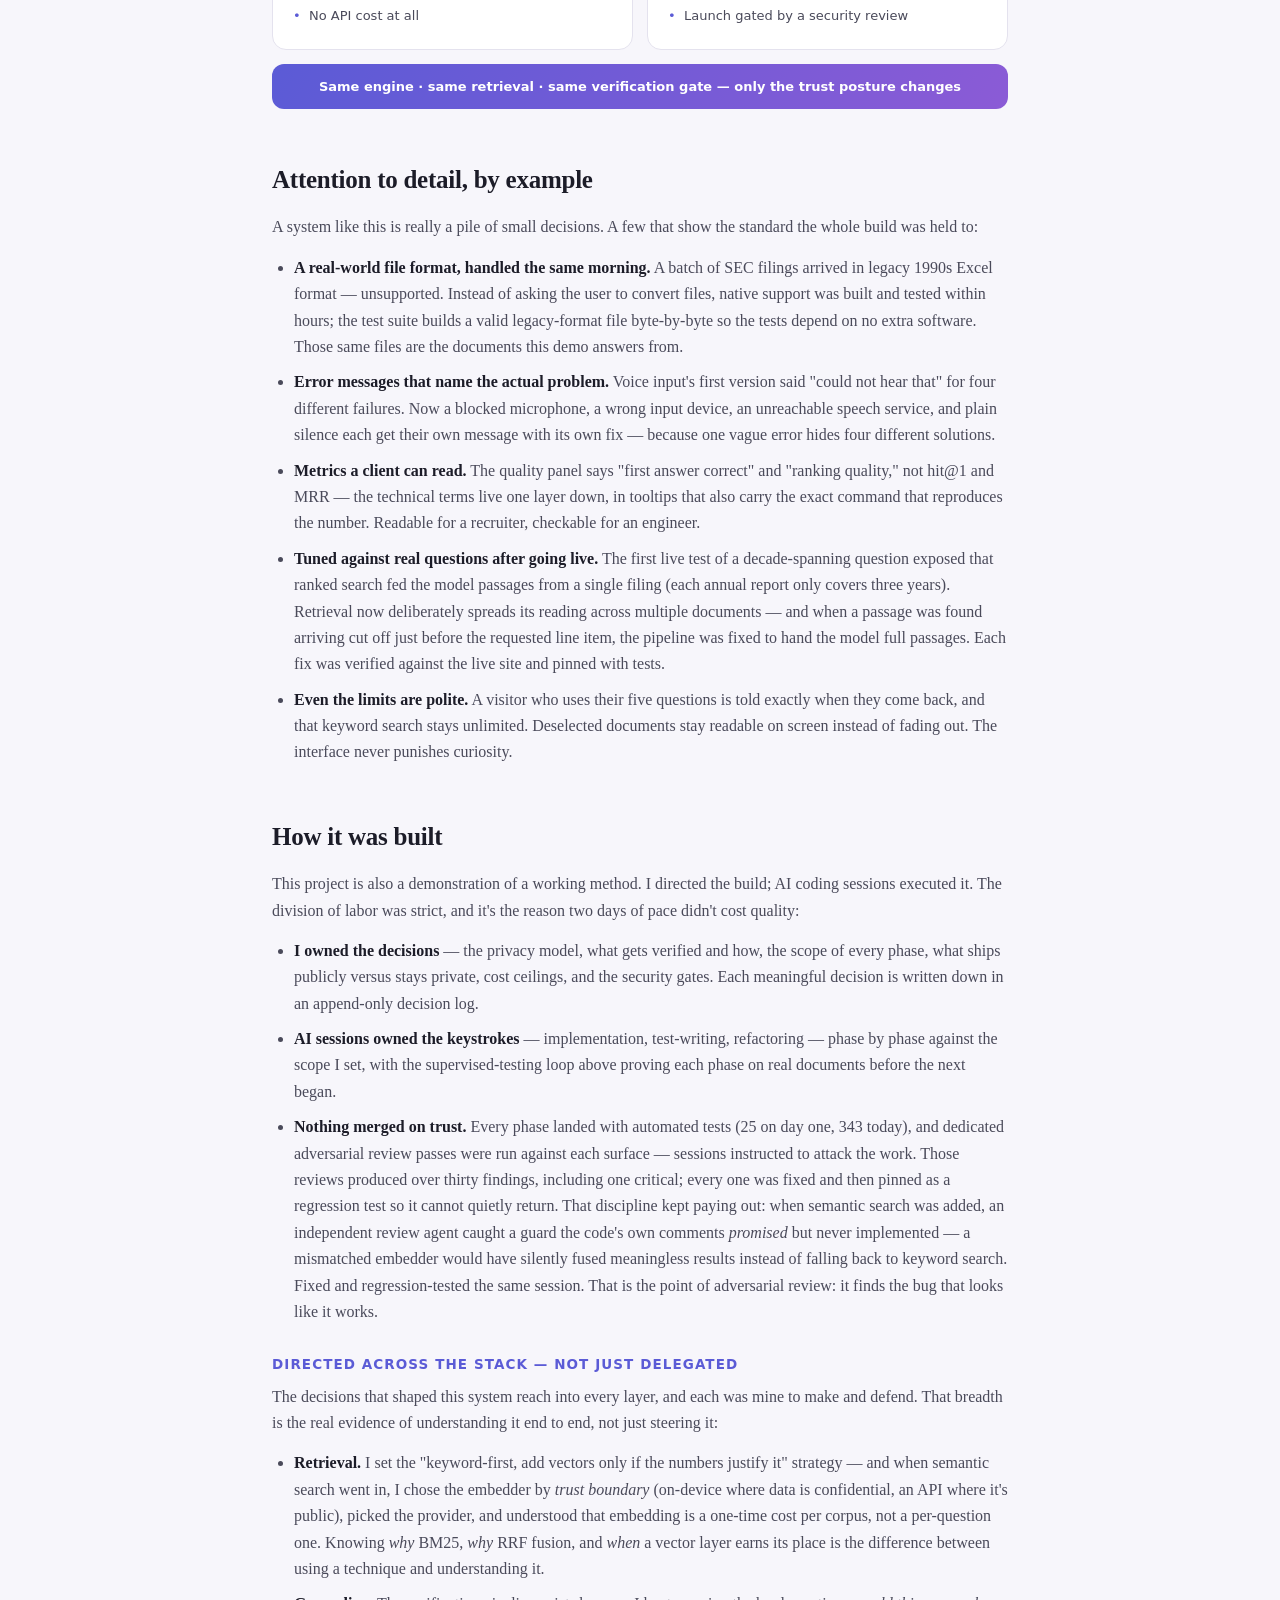
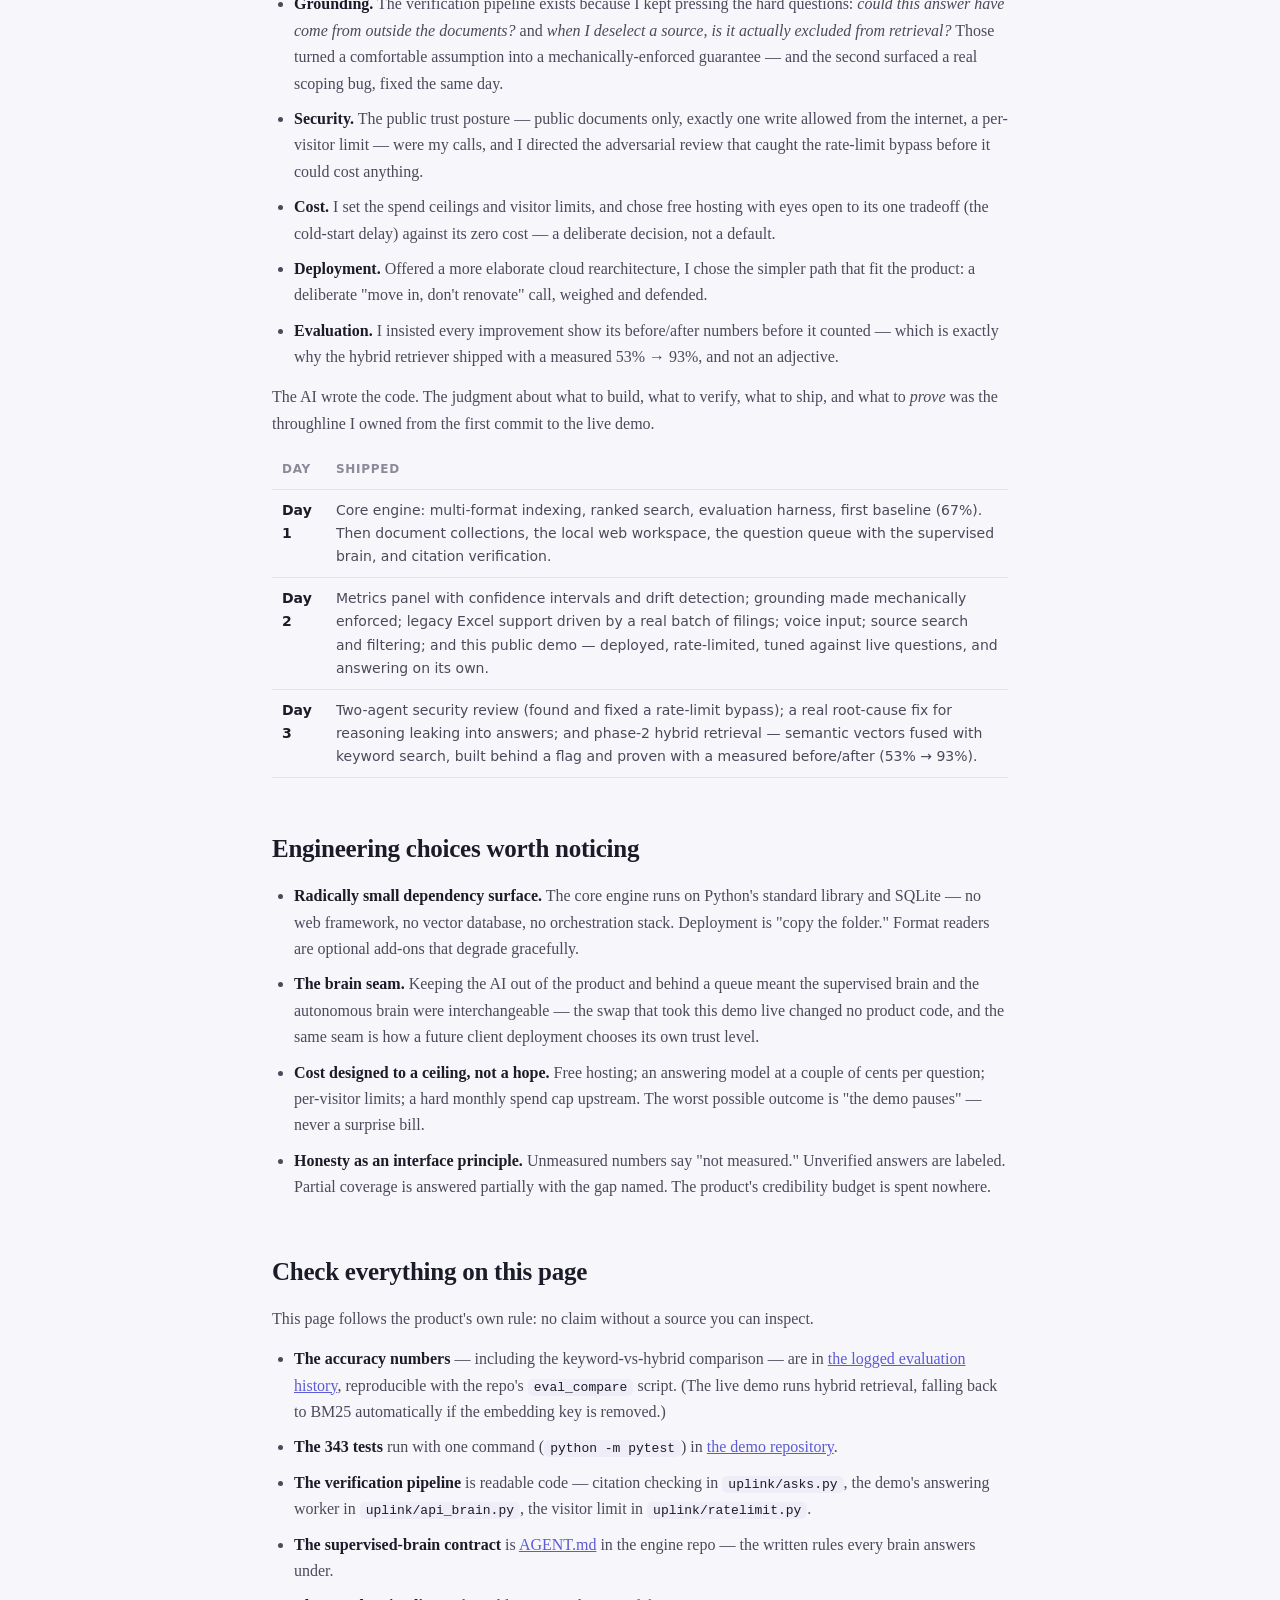
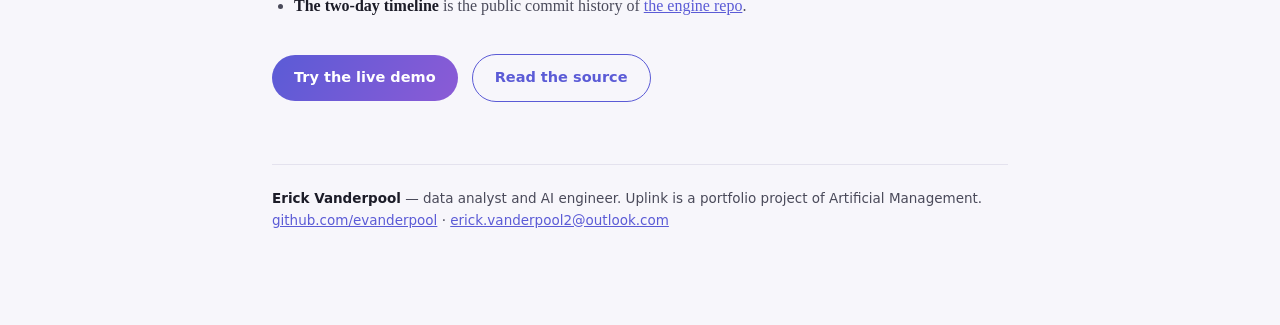
==== commit b7bfbc81: "Correct test count 361 -> 363 (two pages added tests)" ====
--- a/uplink/static/case-study.html
+++ b/uplink/static/case-study.html
@@ -115,7 +115,7 @@
     <a href="/">live demo</a></p>
   <div class="facts">
     <div class="fact"><b>2 days</b><span>first commit → live public demo</span></div>
-    <div class="fact"><b>361</b><span>automated tests, all passing</span></div>
+    <div class="fact"><b>363</b><span>automated tests, all passing</span></div>
     <div class="fact"><b>95%</b><span>first-answer accuracy, measured (19-question set)</span></div>
     <div class="fact"><b>~2¢</b><span>cost per answered question</span></div>
   </div>
